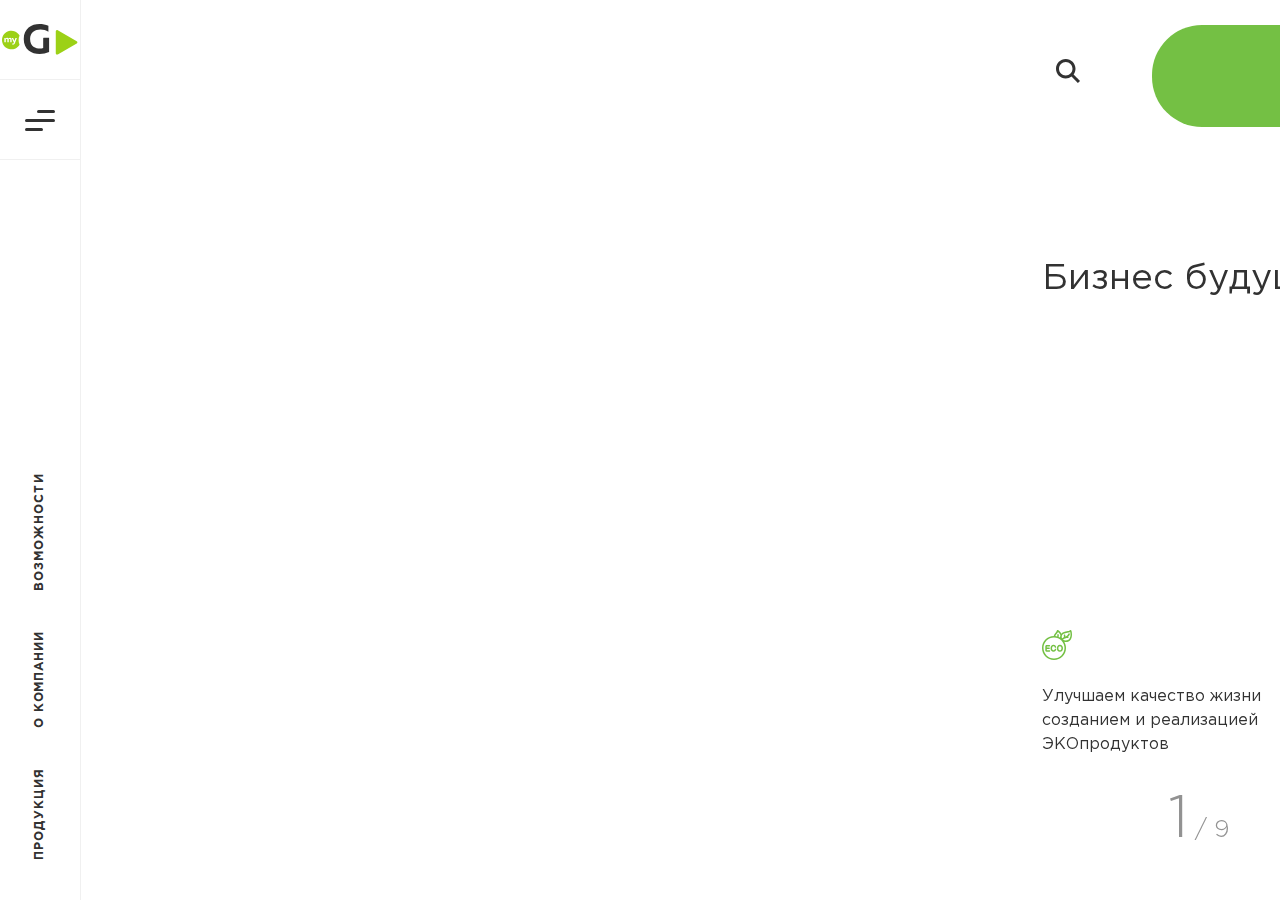
==== company/index.html @ 9415017d "All landings" ====
<!DOCTYPE html>
<!-- saved from url=(0023)/ -->
<html lang="ru">

<head>
    <meta http-equiv="Content-Type" content="text/html; charset=UTF-8">

    <meta name="viewport" content="width=device-width, initial-scale=1.0, maximum-scale=1.0, user-scalable=no, shrink-to-fit=no">
    <title>mygreenway</title>
    <meta name="description" content="">
    <meta name="keywords" content="">

    <meta name="format-detection" content="telephone=no">


    <link rel="stylesheet" href="./index_files/corporate.css">
    <link rel="stylesheet" href="./index_files/corporate-dev.css">

    <link rel="stylesheet" href="./index_files/jquery.fancybox.min.css">
    <link rel="stylesheet" href="./index_files/main.css">
    <link rel="stylesheet" href="./index_files/font-awesome.min.css">

    <link rel="stylesheet" href="/styles/common/uikit.css">
    <link rel="stylesheet" href="/static/fonts/fontawesome/all.css">
    <link rel="stylesheet" href="/static/fonts/mdi/materialdesignicons.min.css">

    <link rel="apple-touch-icon" sizes="180x180" href="/favicon/apple-touch-icon.png">
    <link rel="icon" type="image/png" href="/favicon/favicon-32x32.png" sizes="32x32">
    <link rel="icon" type="image/png" href="/favicon/favicon-16x16.png" sizes="16x16">
    <link rel="manifest" href="/favicon/manifest.json">
    <link rel="mask-icon" href="/favicon/safari-pinned-tab.svg" color="#5bbad5">
    <link rel="shortcut icon" href="/favicon/favicon.ico">
    <meta name="apple-mobile-web-app-title" content="Greenway">
    <meta name="application-name" content="Greenway">
    <meta name="msapplication-config" content="/favicon/browserconfig.xml">
    <meta name="theme-color" content="#ffffff">
    <meta name="yandex-verification" content="0f6d0b68b8044f44">
    <meta name="google-site-verification" content="Z-J0I72kI6YxIPrIDSSLVpvf59-FkExCRXmONstCnNg">
    <script async="" src="./index_files/tag.js.Без названия"></script>
    <script type="text/javascript">
        //<!--
        /*yepnope1.5.x|WTFPL*/
        (function(a, b, c) {
            function d(a) {
                return "[object Function]" == o.call(a)
            }

            function e(a) {
                return "string" == typeof a
            }

            function f() {}

            function g(a) {
                return !a || "loaded" == a || "complete" == a || "uninitialized" == a
            }

            function h() {
                var a = p.shift();
                q = 1, a ? a.t ? m(function() {
                    ("c" == a.t ? B.injectCss : B.injectJs)(a.s, 0, a.a, a.x, a.e, 1)
                }, 0) : (a(), h()) : q = 0
            }

            function i(a, c, d, e, f, i, j) {
                function k(b) {
                    if (!o && g(l.readyState) && (u.r = o = 1, !q && h(), l.onload = l.onreadystatechange = null, b)) {
                        "img" != a && m(function() {
                            t.removeChild(l)
                        }, 50);
                        for (var d in y[c]) y[c].hasOwnProperty(d) && y[c][d].onload()
                    }
                }
                var j = j || B.errorTimeout,
                    l = b.createElement(a),
                    o = 0,
                    r = 0,
                    u = {
                        t: d,
                        s: c,
                        e: f,
                        a: i,
                        x: j
                    };
                1 === y[c] && (r = 1, y[c] = []), "object" == a ? l.data = c : (l.src = c, l.type = a), l.width = l.height = "0", l.onerror = l.onload = l.onreadystatechange = function() {
                    k.call(this, r)
                }, p.splice(e, 0, u), "img" != a && (r || 2 === y[c] ? (t.insertBefore(l, s ? null : n), m(k, j)) : y[c].push(l))
            }

            function j(a, b, c, d, f) {
                return q = 0, b = b || "j", e(a) ? i("c" == b ? v : u, a, b, this.i++, c, d, f) : (p.splice(this.i++, 0, a), 1 == p.length && h()), this
            }

            function k() {
                var a = B;
                return a.loader = {
                    load: j,
                    i: 0
                }, a
            }
            var l = b.documentElement,
                m = a.setTimeout,
                n = b.getElementsByTagName("script")[0],
                o = {}.toString,
                p = [],
                q = 0,
                r = "MozAppearance" in l.style,
                s = r && !!b.createRange().compareNode,
                t = s ? l : n.parentNode,
                l = a.opera && "[object Opera]" == o.call(a.opera),
                l = !!b.attachEvent && !l,
                u = r ? "object" : l ? "script" : "img",
                v = l ? "script" : u,
                w = Array.isArray || function(a) {
                    return "[object Array]" == o.call(a)
                },
                x = [],
                y = {},
                z = {
                    timeout: function(a, b) {
                        return b.length && (a.timeout = b[0]), a
                    }
                },
                A, B;
            B = function(a) {
                function b(a) {
                    var a = a.split("!"),
                        b = x.length,
                        c = a.pop(),
                        d = a.length,
                        c = {
                            url: c,
                            origUrl: c,
                            prefixes: a
                        },
                        e, f, g;
                    for (f = 0; f < d; f++) g = a[f].split("="), (e = z[g.shift()]) && (c = e(c, g));
                    for (f = 0; f < b; f++) c = x[f](c);
                    return c
                }

                function g(a, e, f, g, h) {
                    var i = b(a),
                        j = i.autoCallback;
                    i.url.split(".").pop().split("?").shift(), i.bypass || (e && (e = d(e) ? e : e[a] || e[g] || e[a.split("/").pop().split("?")[0]]), i.instead ? i.instead(a, e, f, g, h) : (y[i.url] ? i.noexec = !0 : y[i.url] = 1, f.load(i.url, i.forceCSS || !i.forceJS && "css" == i.url.split(".").pop().split("?").shift() ? "c" : c, i.noexec, i.attrs, i.timeout), (d(e) || d(j)) && f.load(function() {
                        k(), e && e(i.origUrl, h, g), j && j(i.origUrl, h, g), y[i.url] = 2
                    })))
                }

                function h(a, b) {
                    function c(a, c) {
                        if (a) {
                            if (e(a)) c || (j = function() {
                                var a = [].slice.call(arguments);
                                k.apply(this, a), l()
                            }), g(a, j, b, 0, h);
                            else if (Object(a) === a)
                                for (n in m = function() {
                                        var b = 0,
                                            c;
                                        for (c in a) a.hasOwnProperty(c) && b++;
                                        return b
                                    }(), a) a.hasOwnProperty(n) && (!c && !--m && (d(j) ? j = function() {
                                    var a = [].slice.call(arguments);
                                    k.apply(this, a), l()
                                } : j[n] = function(a) {
                                    return function() {
                                        var b = [].slice.call(arguments);
                                        a && a.apply(this, b), l()
                                    }
                                }(k[n])), g(a[n], j, b, n, h))
                        } else !c && l()
                    }
                    var h = !!a.test,
                        i = a.load || a.both,
                        j = a.callback || f,
                        k = j,
                        l = a.complete || f,
                        m, n;
                    c(h ? a.yep : a.nope, !!i), i && c(i)
                }
                var i, j, l = this.yepnope.loader;
                if (e(a)) g(a, 0, l, 0);
                else if (w(a))
                    for (i = 0; i < a.length; i++) j = a[i], e(j) ? g(j, 0, l, 0) : w(j) ? B(j) : Object(j) === j && h(j, l);
                else Object(a) === a && h(a, l)
            }, B.addPrefix = function(a, b) {
                z[a] = b
            }, B.addFilter = function(a) {
                x.push(a)
            }, B.errorTimeout = 1e4, null == b.readyState && b.addEventListener && (b.readyState = "loading", b.addEventListener("DOMContentLoaded", A = function() {
                b.removeEventListener("DOMContentLoaded", A, 0), b.readyState = "complete"
            }, 0)), a.yepnope = k(), a.yepnope.executeStack = h, a.yepnope.injectJs = function(a, c, d, e, i, j) {
                var k = b.createElement("script"),
                    l, o, e = e || B.errorTimeout;
                k.src = a;
                for (o in d) k.setAttribute(o, d[o]);
                c = j ? h : c || f, k.onreadystatechange = k.onload = function() {
                    !l && g(k.readyState) && (l = 1, c(), k.onload = k.onreadystatechange = null)
                }, m(function() {
                    l || (l = 1, c(1))
                }, e), i ? k.onload() : n.parentNode.insertBefore(k, n)
            }, a.yepnope.injectCss = function(a, c, d, e, g, i) {
                var e = b.createElement("link"),
                    j, c = i ? h : c || f;
                e.href = a, e.rel = "stylesheet", e.type = "text/css";
                for (j in d) e.setAttribute(j, d[j]);
                g || (n.parentNode.insertBefore(e, n), m(c, 0))
            }
        })(this, document);
        /*  Based on Cedric Morin work: https://github.com/Cerdic/jQl   */
        var jQ = {
            queue: [],
            ready: function(f) {
                if (typeof f == 'function') {
                    jQ.queue.push(f);
                }
                return jQ;
            },
            unq: function() {
                for (var i = 0; i < jQ.queue.length; i++) jQ.queue[i]();
                jQ.queue = null;
            }
        };
        if (typeof window.jQuery == 'undefined') {
            window.jQuery = window.$ = jQ.ready;
        }
        //-->
    </script>
    <style id="smooth-scrollbar-style">
        [data-scrollbar] {
            display: block;
            position: relative;
        }
        
        .scroll-content {
            -webkit-transform: translate3d(0, 0, 0);
            transform: translate3d(0, 0, 0);
        }
        
        .scrollbar-track {
            position: absolute;
            opacity: 0;
            z-index: 1;
            background: rgba(222, 222, 222, .75);
            -webkit-user-select: none;
            -moz-user-select: none;
            -ms-user-select: none;
            user-select: none;
            -webkit-transition: opacity 0.5s 0.5s ease-out;
            transition: opacity 0.5s 0.5s ease-out;
        }
        
        .scrollbar-track.show,
        .scrollbar-track:hover {
            opacity: 1;
            -webkit-transition-delay: 0s;
            transition-delay: 0s;
        }
        
        .scrollbar-track-x {
            bottom: 0;
            left: 0;
            width: 100%;
            height: 8px;
        }
        
        .scrollbar-track-y {
            top: 0;
            right: 0;
            width: 8px;
            height: 100%;
        }
        
        .scrollbar-thumb {
            position: absolute;
            top: 0;
            left: 0;
            width: 8px;
            height: 8px;
            background: rgba(0, 0, 0, .5);
            border-radius: 4px;
        }
    </style>
</head>





<body class="font-gotham"><svg style="position: absolute; width: 0; height: 0; overflow: hidden;" version="1.1" xmlns:xlink="http://www.w3.org/1999/xlink" aria-hidden="true">
	<defs>
		<symbol id="icon-check" viewBox="0 0 16 11">
			<path d="M6.35986 10.124C6.21766 10.1243 6.07679 10.0965 5.94536 10.0422C5.81392 9.98794 5.6945 9.90823 5.59394 9.80768L0.998444 5.21109C0.894907 5.11123 0.812293 4.99175 0.755425 4.85962C0.698557 4.72749 0.668574 4.58536 0.667223 4.44152C0.665872 4.29767 0.693182 4.155 0.747559 4.02183C0.801936 3.88865 0.882291 3.76764 0.983935 3.66585C1.08558 3.56407 1.20648 3.48354 1.33957 3.42898C1.47267 3.37441 1.6153 3.3469 1.75915 3.34805C1.90299 3.34919 2.04517 3.37898 2.17738 3.43566C2.30959 3.49234 2.42919 3.57478 2.52919 3.67818L6.35878 7.50776L13.2542 0.614511C13.4573 0.411234 13.7329 0.296977 14.0203 0.296875C14.3076 0.296773 14.5833 0.410836 14.7866 0.61397C14.9898 0.817103 15.1041 1.09267 15.1042 1.38005C15.1043 1.66742 14.9902 1.94307 14.7871 2.14634L7.12578 9.80768C7.02522 9.90823 6.9058 9.98794 6.77436 10.0422C6.64293 10.0965 6.50206 10.1243 6.35986 10.124Z"></path>
		</symbol>
		<symbol id="icon-logo-small" viewBox="0 0 60 30">
			<path d="M59.5346 20.3562L46.4572 12.7265C46.3157 12.6441 46.1552 12.6007 45.9919 12.6007C45.8285 12.6007 45.6681 12.6441 45.5266 12.7266C45.3851 12.8091 45.2676 12.9277 45.1858 13.0706C45.104 13.2134 45.0608 13.3755 45.0605 13.5406V28.801C45.0606 28.9661 45.1037 29.1284 45.1854 29.2714C45.2671 29.4144 45.3846 29.5332 45.5261 29.6157C45.6677 29.6983 45.8282 29.7419 45.9916 29.7419C46.155 29.742 46.3156 29.6986 46.4572 29.6161L59.5346 21.9854C59.6759 21.9027 59.7932 21.7839 59.8748 21.6409C59.9564 21.498 59.9993 21.3358 59.9993 21.1708C59.9993 21.0057 59.9564 20.8436 59.8748 20.7006C59.7932 20.5577 59.6759 20.4389 59.5346 20.3562Z" fill="#9CD116"></path>
			<path d="M33.4878 6.97897e-06C36.5057 -0.00242183 39.4911 0.62913 42.2547 1.85459V7.7472C40.0931 6.3045 37.1985 5.52278 34.3029 5.52278C29.2061 5.52278 24.1905 8.24211 24.1905 15.0005C24.1905 22.6658 29.777 24.6023 33.9775 24.6023C35.0474 24.6157 36.1109 24.4331 37.1164 24.0632V14.4399C37.1164 14.2603 37.187 14.088 37.3126 13.9611C37.4383 13.8341 37.6087 13.7627 37.7864 13.7627H42.9482V28.0667C40.0079 29.3328 36.847 29.9927 33.651 30.0076C25.6597 30.0076 17.9521 25.5986 17.9521 15.0081C17.9521 4.54157 25.6597 0.00863272 33.4888 0.00863272L33.4878 6.97897e-06Z" fill="#323232"></path>
			<path d="M13.2539 18.5782C12.8069 19.7643 12.1305 20.3368 11.1852 20.3368C10.936 20.3315 10.6883 20.2975 10.4468 20.2355V19.2995C10.4468 19.2761 10.4518 19.2529 10.4613 19.2315C10.4709 19.2101 10.4849 19.191 10.5023 19.1756C10.5181 19.1612 10.5368 19.1505 10.557 19.144C10.5772 19.1375 10.5986 19.1354 10.6197 19.1378C10.7308 19.1518 10.8427 19.159 10.9547 19.1594C11.3015 19.1594 11.7784 19.0106 12.0878 18.3033L12.1145 18.2439L10.0222 13.6398C10.0109 13.6151 10.0059 13.5879 10.0078 13.5608C10.0096 13.5336 10.0183 13.5073 10.0328 13.4844C10.0474 13.4615 10.0675 13.4427 10.0912 13.4297C10.1149 13.4167 10.1414 13.41 10.1684 13.4102H11.4007L12.681 16.5727L13.7511 13.4026H15.1936L13.2539 18.5782ZM9.85149 17.9561H8.59678C8.55424 17.9558 8.51353 17.9385 8.48355 17.908C8.45357 17.8775 8.43674 17.8362 8.43674 17.7932V15.1278C8.43674 14.6965 8.1572 14.4054 7.74217 14.4054C7.43874 14.4134 7.15058 14.5415 6.93983 14.7623L6.89822 14.8043V17.9485H5.64244C5.5999 17.9482 5.5592 17.9309 5.52921 17.9004C5.49923 17.8699 5.4824 17.8287 5.4824 17.7857V15.1278C5.4824 14.6965 5.20287 14.4054 4.78783 14.4054C4.60951 14.4112 4.43476 14.4574 4.27649 14.5407C4.11822 14.6239 3.98049 14.742 3.87347 14.8863L3.84253 14.9262V17.9453H2.42671V13.546C2.42699 13.503 2.44409 13.4619 2.47427 13.4316C2.50446 13.4013 2.54527 13.3843 2.58782 13.3843H3.64621V14.1574L3.90014 13.8501C4.07311 13.6557 4.28472 13.5004 4.52116 13.3943C4.75759 13.2882 5.01353 13.2337 5.27222 13.2344C5.85796 13.2344 6.29647 13.4382 6.57708 13.8404L6.67203 13.9763L6.7926 13.8684C7.24071 13.4501 7.72296 13.2387 8.22762 13.2387C9.77787 13.2387 9.85683 14.6944 9.85683 14.9866V17.9593L9.85149 17.9561ZM16.7257 15.0038C16.7108 13.2888 16.9473 11.581 17.4278 9.93607C16.2417 8.23917 14.548 6.97176 12.5959 6.32028C10.6439 5.66879 8.53642 5.66763 6.58364 6.31696C4.63085 6.96629 2.93583 8.23184 1.7479 9.92743C0.559968 11.623 -0.0581444 13.6591 -0.015512 15.7363C0.0271203 17.8134 0.728246 19.8218 1.98473 21.4662C3.24121 23.1105 4.98671 24.304 6.96445 24.8709C8.9422 25.4378 11.0478 25.3484 12.9714 24.6156C14.8951 23.8829 16.5353 22.5456 17.6508 20.8005C17.0565 19.1227 16.7257 17.1959 16.7257 15.0038Z" fill="#9CD116"></path>
		</symbol>
		<symbol id="icon-plus" viewBox="0 0 27 27">
			<path d="M0 13.5C0 12.6716 0.671573 12 1.5 12H25.5C26.3284 12 27 12.6716 27 13.5C27 14.3284 26.3284 15 25.5 15H1.5C0.671574 15 0 14.3284 0 13.5Z"></path>
			<path d="M13.5 0C14.3284 2.915e-08 15 0.671573 15 1.5L15 25.5C15 26.3284 14.3284 27 13.5 27C12.6716 27 12 26.3284 12 25.5V1.5C12 0.671573 12.6716 -2.915e-08 13.5 0Z"></path>
		</symbol>
		<!-- <symbol id="icon-enter" viewBox="0 0 25 24">
			<path d="M12.1483 15.9528L13.8475 17.6484L19.4947 11.9892L13.8463 6.35039L12.1495 8.04959L14.9059 10.8H0.997925V13.2H14.8963L12.1483 15.9528Z" fill="white"/>
			<path d="M12.9979 0C7.63516 0 3.08476 3.5388 1.55116 8.39997H4.10356C5.53276 4.88761 8.97796 2.40002 12.9979 2.40002C18.2912 2.40002 22.5979 6.70679 22.5979 12C22.5979 17.2931 18.2912 21.6 12.9979 21.6C8.9779 21.6 5.5327 19.1136 4.10474 15.6H1.55116C3.08358 20.4624 7.63398 23.9999 12.998 23.9999C19.6148 23.9999 24.9979 18.6168 24.9979 12C24.9979 5.38317 19.6147 0 12.9979 0Z" fill="white"/>
		</symbol> -->
		<symbol id="icon-sign-in" viewBox="0 0 24 24">
			<path d="M11.1504 15.9527L12.8496 17.6483L18.4968 11.9891L12.8484 6.35034L11.1516 8.04954L13.908 10.7999H0V13.2H13.8984L11.1504 15.9527Z"></path>
			<path d="M12 0C6.63723 0 2.08684 3.5388 0.55324 8.39997H3.10564C4.53484 4.88761 7.98003 2.40002 12 2.40002C17.2932 2.40002 21.6 6.70679 21.6 12C21.6 17.2931 17.2932 21.6 12 21.6C7.97998 21.6 4.53478 19.1136 3.10682 15.6H0.55324C2.08566 20.4624 6.63605 23.9999 12 23.9999C18.6168 23.9999 24 18.6168 24 12C24 5.38318 18.6168 0 12 0Z"></path>
		</symbol>
		<symbol id="icon-account" viewBox="0 0 24 24">
			<path fill-rule="evenodd" clip-rule="evenodd" d="M0 12C2.98023e-08 5.38286 5.38286 0 12 0C18.6171 2.98023e-08 24 5.38286 24 12C24 18.6171 18.6171 24 12 24C5.38286 24 0 18.6171 0 12ZM21.5625 12C21.5625 6.72761 17.2724 2.43752 12 2.43752C6.72761 2.43752 2.43752 6.72761 2.43752 12C2.43752 14.0535 3.09491 15.953 4.20402 17.514C9.17165 15.2916 14.8283 15.2916 19.796 17.514C20.9051 15.953 21.5625 14.0535 21.5625 12ZM5.98289 19.4167C7.62829 20.7563 9.72038 21.5626 12 21.5626C14.2796 21.5626 16.3717 20.7563 18.0171 19.4167C14.1393 17.9124 9.8607 17.9124 5.98289 19.4167ZM16.825 9.8125C16.825 12.4667 14.6667 14.625 12.0125 14.625C9.35832 14.625 7.2 12.4667 7.2 9.8125C7.2 7.15828 9.35832 5 12.0125 5C14.6667 5 16.825 7.15828 16.825 9.8125ZM14.3875 9.8125C14.3875 8.50306 13.322 7.43751 12.0125 7.43751C10.7031 7.43751 9.63751 8.50306 9.63751 9.8125C9.63751 11.1219 10.703 12.1875 12.0125 12.1875C13.3219 12.1875 14.3875 11.122 14.3875 9.8125Z"></path>
		</symbol>
		<symbol id="icon-search" viewBox="0 0 24 24">
			<path d="M17.6125 15.4913C18.7935 13.8785 19.4999 11.8975 19.4999 9.74998C19.4999 4.37402 15.1259 0 9.74993 0C4.37398 0 0 4.37402 0 9.74998C0 15.1259 4.37403 19.5 9.74998 19.5C11.8975 19.5 13.8787 18.7934 15.4915 17.6124L21.8789 23.9999L24 21.8788C24 21.8787 17.6125 15.4913 17.6125 15.4913ZM9.74998 16.4999C6.02781 16.4999 3.00001 13.4721 3.00001 9.74998C3.00001 6.02781 6.02781 3.00001 9.74998 3.00001C13.4721 3.00001 16.4999 6.02781 16.4999 9.74998C16.4999 13.4721 13.4721 16.4999 9.74998 16.4999Z"></path>
		</symbol>
		<symbol id="icon-close" viewBox="0 0 20 20">
			<path d="M11.7688 10.0008L19.6335 2.13604C20.1222 1.64783 20.1222 0.855682 19.6335 0.367471C19.1449 -0.121158 18.3536 -0.121158 17.865 0.367471L10.0002 8.23222L2.13504 0.367471C1.64641 -0.121158 0.8551 -0.121158 0.366471 0.367471C-0.122157 0.855682 -0.122157 1.64783 0.366471 2.13604L8.23164 10.0008L0.366471 17.8655C-0.122157 18.3538 -0.122157 19.1459 0.366471 19.6341C0.610786 19.878 0.930979 20.0002 1.25076 20.0002C1.57053 20.0002 1.89073 19.878 2.13504 19.6337L10.0002 11.7689L17.865 19.6337C18.1093 19.878 18.4295 20.0002 18.7492 20.0002C19.069 20.0002 19.3892 19.878 19.6335 19.6337C20.1222 19.1455 20.1222 18.3533 19.6335 17.8651L11.7688 10.0008Z"></path>
		</symbol>
		<symbol id="icon-close-round" viewBox="0 0 18 18">
			<path d="M8.99984 0.666504C13.6082 0.666504 17.3332 4.3915 17.3332 8.99984C17.3332 13.6082 13.6082 17.3332 8.99984 17.3332C4.3915 17.3332 0.666504 13.6082 0.666504 8.99984C0.666504 4.3915 4.3915 0.666504 8.99984 0.666504ZM11.9915 4.83317L8.99984 7.82484L6.00817 4.83317L4.83317 6.00817L7.82484 8.99984L4.83317 11.9915L6.00817 13.1665L8.99984 10.1748L11.9915 13.1665L13.1665 11.9915L10.1748 8.99984L13.1665 6.00817L11.9915 4.83317Z"></path>
		</symbol>
		<symbol id="icon-arrow" viewBox="0 0 9 14">
			<path d="M0.612096 11.85L5.4621 6.99999L0.612096 2.14999C0.496369 2.03426 0.404569 1.89687 0.341938 1.74567C0.279307 1.59446 0.24707 1.4324 0.24707 1.26874C0.24707 1.10507 0.279307 0.943013 0.341938 0.791808C0.404569 0.640603 0.496369 0.503214 0.612096 0.387487C0.727824 0.27176 0.865212 0.179959 1.01642 0.117328C1.16762 0.0546971 1.32968 0.0224609 1.49335 0.0224609C1.65701 0.0224609 1.81907 0.0546971 1.97028 0.117328C2.12148 0.179959 2.25887 0.27176 2.3746 0.387487L8.1121 6.12499C8.5996 6.61249 8.5996 7.39999 8.1121 7.88749L2.3746 13.625C2.25895 13.7409 2.12159 13.8328 1.97038 13.8955C1.81916 13.9583 1.65706 13.9905 1.49335 13.9905C1.32964 13.9905 1.16753 13.9583 1.01632 13.8955C0.865099 13.8328 0.727738 13.7409 0.612096 13.625C0.137096 13.1375 0.124596 12.3375 0.612096 11.85Z"></path>
		</symbol>
		<symbol id="icon-arrow-long" viewBox="0 0 12 12">
			<path d="M6.00008 0.666672L5.06008 1.60667L8.78008 5.33334H0.666748V6.66667H8.78008L5.06008 10.3933L6.00008 11.3333L11.3334 6L6.00008 0.666672Z"></path>
		</symbol>
		<symbol id="icon-mail" viewBox="0 0 14 12">
			<path d="M12.3384 0.683594H1.66168C0.745437 0.683594 0 1.39946 0 2.27936V9.72116C0 10.6011 0.745437 11.3169 1.66168 11.3169H12.3384C13.2546 11.3169 14 10.6011 14 9.72116V2.27936C14 1.39946 13.2546 0.683594 12.3384 0.683594ZM12.3384 9.90812H1.66168C1.527 9.90812 1.40888 9.82078 1.40888 9.72116V3.26342L6.23766 7.34013C6.33665 7.42374 6.46254 7.46976 6.59216 7.46976L7.40769 7.46979C7.53724 7.46979 7.6632 7.42374 7.76224 7.34013L12.5912 3.26327V9.72123C12.5912 9.82078 12.473 9.90812 12.3384 9.90812ZM7.00002 6.07092L2.30343 2.0924H11.6966L7.00002 6.07092Z" fill="#74C044"></path>
		</symbol>
		<symbol id="icon-skype" viewBox="0 0 14 14">
			<path d="M9.88402 14C9.27007 14 8.66188 13.8639 8.11319 13.6051C7.72301 13.6691 7.38741 13.6992 7.06889 13.6992C3.36713 13.6992 0.355469 10.724 0.355469 7.06697C0.355469 6.71086 0.390823 6.34033 0.463135 5.94C0.159576 5.36354 0 4.72011 0 4.06599C0 1.82402 1.84677 0 4.11684 0C4.82329 0 5.5135 0.178375 6.12575 0.517609C6.40463 0.48172 6.70979 0.464844 7.06889 0.464844C8.85767 0.464844 10.5368 1.14983 11.7971 2.39343C13.059 3.63875 13.7539 5.2986 13.7539 7.06718C13.7539 7.53577 13.722 7.93321 13.6541 8.30075C13.8838 8.81377 14 9.36224 14 9.93401C14 12.176 12.1535 14 9.88402 14ZM8.2859 12.4634L8.45392 12.5527C8.88864 12.784 9.38318 12.9062 9.88402 12.9062C11.5505 12.9062 12.9062 11.5729 12.9062 9.93401C12.9062 9.46927 12.8013 9.02654 12.594 8.61809L12.5052 8.4427L12.5482 8.25087C12.6246 7.91078 12.6602 7.5347 12.6602 7.06718C12.6602 4.02979 10.1519 1.55859 7.06889 1.55859C6.68394 1.55859 6.37825 1.57996 6.10663 1.62599L5.90251 1.66049L5.7267 1.55122C5.24519 1.25194 4.68849 1.09375 4.11684 1.09375C2.44994 1.09375 1.09375 2.42708 1.09375 4.06599C1.09375 4.59471 1.23688 5.11371 1.50764 5.56691L1.6167 5.74956L1.57376 5.95795C1.48991 6.36372 1.44922 6.72646 1.44922 7.06697C1.44922 10.1209 3.97018 12.6055 7.06889 12.6055C7.36829 12.6055 7.69556 12.5712 8.09888 12.4976L8.2859 12.4634ZM10.5273 8.50017C10.5273 8.10689 10.4497 7.76872 10.2948 7.49507C10.1399 7.2226 9.92215 6.99445 9.64818 6.81639C9.3788 6.64207 9.04822 6.49275 8.66637 6.37056C8.28889 6.25082 7.86208 6.14059 7.39777 6.04137C7.03033 5.95699 6.76299 5.8913 6.60362 5.84761C6.44789 5.80499 6.29301 5.74454 6.14198 5.66956C5.9964 5.59724 5.88179 5.51019 5.79933 5.41193C5.72243 5.31815 5.66016 5.20984 5.66016 5.07996C5.66016 4.86772 5.80136 4.68892 6.04115 4.53308C6.28928 4.37094 6.6236 4.30386 7.03482 4.30386C7.47713 4.30386 7.80045 4.36357 7.99292 4.50905C8.1917 4.65837 8.36484 4.87157 8.50764 5.14233C8.63144 5.35382 8.74295 5.50133 8.8503 5.59575C8.96576 5.69679 9.13249 5.74219 9.34494 5.74219C9.57854 5.74219 9.77731 5.66624 9.9339 5.504C10.0905 5.34261 10.1992 5.15718 10.1992 4.95338C10.1992 4.742 10.1089 4.52325 9.98976 4.30344C9.87152 4.08543 9.68481 3.87608 9.43199 3.67955C9.18184 3.48473 8.86237 3.32718 8.48489 3.21043C8.10849 3.09348 7.65764 3.03516 7.14494 3.03516C6.50461 3.03516 5.93776 3.12306 5.46234 3.29834C4.97966 3.47543 4.60422 3.73509 4.34862 4.06696C4.08949 4.40149 3.9375 4.78996 3.9375 5.22116C3.9375 5.67361 4.08298 6.05728 4.32928 6.36415C4.57217 6.66557 4.9034 6.90654 5.31569 7.08086C5.71773 7.25058 6.22316 7.40065 6.81863 7.52765C7.25645 7.61961 7.61075 7.70677 7.8719 7.78741C8.12099 7.86443 8.32799 7.97754 8.48468 8.12302C8.63304 8.26123 8.71432 8.43832 8.71432 8.66359C8.71432 8.94835 8.56607 9.18195 8.28035 9.3757C7.98822 9.57405 7.59975 9.65234 7.1254 9.65234C6.77997 9.65234 6.4998 9.62511 6.29184 9.52673C6.08484 9.43028 5.9227 9.30499 5.81087 9.1577C5.69284 9.00282 5.58208 8.80843 5.48039 8.57643C5.3896 8.3643 5.27713 8.19907 5.14426 8.08798C5.00594 7.97198 4.83578 7.90234 4.63882 7.90234C4.39903 7.90234 4.19748 7.98769 4.03983 8.13423C3.88142 8.28249 3.80078 8.46407 3.80078 8.67278C3.80078 9.00742 3.92436 9.35423 4.16896 9.70287C4.40897 10.0486 4.72758 10.3295 5.11317 10.5364C5.65172 10.8211 6.34322 10.9648 7.16748 10.9648C7.85342 10.9648 8.45712 10.8592 8.95978 10.6517C9.46809 10.4422 9.85999 10.1465 10.1256 9.77283C10.3922 9.39824 10.5268 8.97003 10.5273 8.50017Z" fill="#74C044"></path>
		</symbol>
		<symbol id="icon-clock" viewBox="0 0 14 14">
			<path d="M10.249 6.25297H7.75002V3.75392C7.75002 3.33972 7.41421 3.00391 7.00001 3.00391C6.58581 3.00391 6.25 3.33972 6.25 3.75392V7.00296C6.25 7.41716 6.58581 7.75297 7.00001 7.75297H10.249C10.6632 7.75297 10.999 7.41716 10.999 7.00296C10.999 6.58875 10.6632 6.25297 10.249 6.25297Z" fill="#74C044"></path>
			<path d="M7 0C3.14021 0 0 3.14021 0 7.00006C0 10.8598 3.14021 14 7 14C10.8598 14 14 10.8598 14 7.00006C14 3.14021 10.8598 0 7 0ZM7 12.5C3.9673 12.5 1.5 10.0328 1.5 7.00006C1.5 3.9673 3.9673 1.5 7 1.5C10.0327 1.5 12.5 3.9673 12.5 7.00006C12.5 10.0328 10.0327 12.5 7 12.5Z" fill="#74C044"></path>
		</symbol>
		<symbol id="icon-phone" viewBox="0 0 18 18">
			<path d="M13.8656 11.7246L16.0629 13.0922C16.1754 13.1555 16.2035 13.2715 16.1543 13.3594L15.2086 15.0117C14.6813 15.9328 13.5352 16.5094 12.5895 16.0875C6.99609 13.5985 4.22578 10.8633 1.9125 5.41056C1.5082 4.45783 2.06719 3.31876 2.98828 2.79142L4.64063 1.84572C4.69688 1.81408 4.8375 1.77892 4.89375 1.91603L6.28594 4.15548C6.32109 4.21876 6.29649 4.33126 6.21211 4.384L5.72695 4.69337C5.06602 5.11525 4.79883 5.94494 5.09063 6.66212C5.73398 8.24767 7.63594 10.2481 7.7168 10.3324C7.82227 10.4344 9.76992 12.2836 11.3414 12.9129C12.0586 13.2012 12.8813 12.9305 13.3031 12.2731L13.6125 11.7844C13.6512 11.7281 13.7637 11.6613 13.8656 11.7246ZM13.2012 17.6133C14.5055 17.6133 15.7746 16.9102 16.4531 15.7254L17.3988 14.0731C17.8418 13.2961 17.5746 12.3047 16.7977 11.8582L14.6004 10.4906C13.827 10.0477 12.8707 10.2797 12.4031 11.0145L12.0938 11.5031C12.0445 11.577 11.9531 11.6121 11.8793 11.5805C10.568 11.0567 8.75391 9.334 8.73633 9.31994C8.73633 9.31994 6.96445 7.45314 6.42656 6.12423C6.39492 6.04689 6.43008 5.95548 6.50391 5.90626L6.98906 5.59689C7.72031 5.12931 7.95586 4.17658 7.52344 3.42072L6.13125 1.17775C5.92734 0.826187 5.06953 1.53184e-05 3.92695 0.597672L2.27461 1.54337C0.78047 2.40119 0.0492191 4.20119 0.537891 5.82189C1.34297 8.49728 2.8582 10.8949 5.04141 12.9551C7.10156 15.1348 9.49922 16.65 12.1746 17.4586C12.5121 17.5641 12.8566 17.6133 13.2012 17.6133Z"></path>
			<path d="M16.3336 7.7098C16.7309 7.7098 17.0508 7.38988 17.0508 6.99261C17.0508 3.6598 14.3402 0.94574 11.0074 0.94574C10.6102 0.94574 10.2902 1.26566 10.2902 1.66293C10.2902 2.06019 10.6102 2.38011 11.0074 2.38011C13.5492 2.38011 15.6164 4.4473 15.6164 6.9891C15.6164 7.38988 15.9363 7.7098 16.3336 7.7098Z"></path>
			<path d="M13.2434 7.70981C13.6406 7.70981 13.9605 7.38988 13.9605 6.99262C13.9605 5.36488 12.6351 4.03949 11.0074 4.03949C10.6101 4.03949 10.2902 4.35941 10.2902 4.75668C10.2902 5.15394 10.6101 5.47387 11.0074 5.47387C11.8441 5.47387 12.5262 6.1559 12.5262 6.99262C12.5262 7.38988 12.8461 7.70981 13.2434 7.70981Z"></path>
		</symbol>
		<symbol id="icon-phone-small" viewBox="0 0 12 12">
			<path d="M11.6831 8.9297C11.3969 8.60105 10.0781 7.28047 9.92888 7.13126C9.83436 7.0266 9.47945 6.67514 8.97733 6.67514C8.7394 6.67514 8.50545 6.75571 8.30102 6.90836C8.04625 7.09885 7.67179 7.4304 7.40035 7.67738C7.04961 7.47603 6.4986 7.14267 6.12523 6.83557C5.48241 6.30701 4.90605 5.61712 4.36355 4.72714L4.30633 4.6194C4.58102 4.31827 4.91366 3.94254 5.1036 3.68777C5.5811 3.04821 5.23651 2.37117 4.8778 2.05683C4.71538 1.89458 3.40929 0.590484 3.08281 0.306378C2.85284 0.105929 2.57109 0 2.26797 0C2.02877 0 1.85223 0.0664544 1.8037 0.0869158L1.64218 0.181256C0.937256 0.633942 0.0601303 1.19727 0.0119644 3.30534C0.0101537 5.36868 1.60126 7.35453 2.94193 8.66098C4.33603 10.1873 6.45967 12 8.68001 12L8.69558 11.9998C10.7922 11.9518 11.3554 11.0747 11.8079 10.3696L11.8573 10.2925L11.9017 10.2084C12.0102 9.95132 12.0858 9.39252 11.6831 8.9297ZM10.9042 9.76662L10.8936 9.78292C10.5004 10.3955 10.1898 10.8791 8.68254 10.9137L8.67983 11.457V10.9137C6.75356 10.9137 4.75395 9.03617 3.73359 7.91695L3.71096 7.89359C2.02497 6.25359 1.09714 4.62447 1.09823 3.31837C1.133 1.79934 1.61683 1.4888 2.22922 1.0955L2.24027 1.08844C2.28101 1.08337 2.32936 1.09079 2.36938 1.12574C2.62904 1.3519 3.72418 2.4398 4.12435 2.83998L4.15387 2.86732C4.19895 2.90788 4.24857 2.98248 4.25092 3.00819C4.25092 3.00819 4.24821 3.01815 4.23318 3.03825C4.06894 3.25844 3.71295 3.66586 3.24886 4.16417L2.98539 4.44719L3.41146 5.25062L3.42703 5.27833C4.03635 6.28112 4.69329 7.06517 5.43533 7.67521C6.10096 8.22242 7.17818 8.79896 7.22363 8.82323L7.56622 9.00575L7.84978 8.74102C8.19346 8.42015 8.68852 7.97562 8.95126 7.77933C8.96828 7.76665 8.9777 7.76267 8.97788 7.76195C9.0083 7.76484 9.08145 7.81373 9.11604 7.85176L9.14917 7.88797C9.54935 8.28815 10.6376 9.38347 10.8638 9.64313C10.9034 9.68876 10.9069 9.73801 10.9042 9.76662Z"></path>
		</symbol>
		<symbol id="icon-menu-phone" viewBox="0 0 24 24">
			<path d="M23.636 17.3511L18.5602 12.2753C18.0755 11.7907 17.2896 11.7906 16.8049 12.2753L14.2855 14.7947L9.20851 9.71771L11.7277 7.1984C11.9606 6.96562 12.0913 6.64993 12.0913 6.32075C12.0913 5.99149 11.9605 5.6758 11.7277 5.44303L6.64972 0.365251C6.16505 -0.119497 5.3791 -0.119497 4.89435 0.365251L1.50259 3.75683C-0.0480576 5.3074 -0.413397 7.76937 0.473764 10.6892C1.27958 13.3416 3.05084 16.1296 5.46102 18.5397C8.82803 21.9067 12.9574 23.9983 16.2378 23.9983C17.8774 23.9983 19.2628 23.4796 20.243 22.4992C20.292 22.4503 23.6359 19.1064 23.6359 19.1064C24.1207 18.6218 24.1207 17.8359 23.636 17.3511ZM18.4888 20.7429C17.9759 21.2558 17.2185 21.5158 16.2379 21.5158C13.6319 21.5158 10.0908 19.6586 7.21647 16.7844C5.08955 14.6575 3.53849 12.2365 2.8491 9.96753C2.24982 7.99519 2.39886 6.37131 3.25797 5.5122L5.77207 2.99818L9.09465 6.32059L6.57533 8.8399C6.34255 9.07268 6.21172 9.38837 6.21172 9.71755C6.21172 10.0468 6.34255 10.3625 6.57533 10.5953L13.4077 17.4275C13.8924 17.9122 14.6784 17.9122 15.1631 17.4275L17.6824 14.9082L21.0028 18.2286C20.0091 19.2227 18.5221 20.7097 18.4888 20.7429Z"></path>
		</symbol>
		<symbol id="icon-eye" viewBox="0 0 16 12">
			<path d="M8 0.54541C4.36364 0.54541 1.23636 2.79996 0 5.99996C1.23636 9.19995 4.36364 11.4545 8 11.4545C11.6364 11.4545 14.7636 9.19995 16 5.99996C14.7636 2.79996 11.6364 0.54541 8 0.54541ZM8 9.63632C5.96364 9.63632 4.36364 8.03632 4.36364 5.99996C4.36364 3.96359 5.96364 2.36359 8 2.36359C10.0364 2.36359 11.6364 3.96359 11.6364 5.99996C11.6364 8.03632 10.0364 9.63632 8 9.63632ZM8 3.81814C6.76364 3.81814 5.81818 4.76359 5.81818 5.99996C5.81818 7.23632 6.76364 8.18177 8 8.18177C9.23636 8.18177 10.1818 7.23632 10.1818 5.99996C10.1818 4.76359 9.23636 3.81814 8 3.81814Z"></path>
		</symbol>
		<symbol id="icon-play" viewBox="0 0 10 10">
			<path d="M9.04277 4.38806L6.45607 2.87914C5.8789 2.54126 4.93489 1.99094 4.35654 1.65442L1.675 0.145461C1.09802 -0.192386 0.530579 0.0785976 0.530579 0.747912V9.25293C0.530579 9.91993 1.09802 10.1921 1.67522 9.85557L4.30935 8.34665C4.88769 8.01013 5.85601 7.45981 6.43317 7.12193L9.0321 5.61301C9.6079 5.27512 9.6188 4.72458 9.04277 4.38806Z"></path>
		</symbol>
		<symbol id="icon-calendar" viewBox="0 0 12 12">
			<path d="M11.4545 4.36353H10.9091H1.0909H0.545461H0V11.4544C0 11.7557 0.244219 11.9999 0.545461 11.9999H11.4546C11.7558 11.9999 12 11.7557 12 11.4544V4.36353H11.4545ZM4.00001 9.2726C4.00001 9.57385 3.75579 9.81806 3.45455 9.81806H2.72728C2.42604 9.81806 2.18182 9.57385 2.18182 9.2726V8.54534C2.18182 8.2441 2.42604 7.99988 2.72728 7.99988H3.45455C3.75579 7.99988 4.00001 8.2441 4.00001 8.54534V9.2726Z"></path>
			<path d="M11.4545 1.0909H8.36365V0.545461C8.36365 0.244219 8.11943 0 7.81819 0C7.51694 0 7.27273 0.244219 7.27273 0.545461V1.09092H4.72727V0.545461C4.72727 0.244219 4.48305 0 4.18181 0C3.88057 0 3.63635 0.244219 3.63635 0.545461V1.09092H0.545461C0.244219 1.0909 0 1.33512 0 1.63636V3.27272H0.545461H1.09092H10.9091H11.4546H12V1.63636C12 1.33512 11.7558 1.0909 11.4545 1.0909Z"></path>
		</symbol>
		<symbol id="icon-vk" viewBox="0 0 33 27">
			<path d="M32.835 23.2413L31.6992 20.5719C30.7086 18.2053 29.4008 16.1584 27.803 14.472C29.9025 12.7918 32.0093 9.86449 32.0093 4.88545V2.95283C32.0093 1.81788 31.0859 0.894531 29.951 0.894531H26.0858C24.9508 0.894531 24.0275 1.81788 24.0275 2.95283V4.88545C24.0275 6.3221 23.761 7.2557 23.1633 7.91247C22.7454 8.37183 22.1259 8.73567 21.3143 8.9996V1.86893C21.3143 1.33081 20.878 0.894531 20.3399 0.894531H13.1025C11.6536 0.894531 10.4748 2.07331 10.4748 3.52227C10.4748 4.74443 11.3051 5.79565 12.4941 6.07866L12.8108 6.15401C13.1179 6.2271 13.3324 6.4987 13.3324 6.81446V16.8258C12.4661 16.2324 11.6571 15.4458 10.9463 14.4998C9.0346 11.9552 7.98176 8.54076 7.98176 4.88532V2.95283C7.98176 1.81788 7.05841 0.894531 5.92347 0.894531H2.05823C0.923286 0.894531 0 1.81788 0 2.95283V4.88545C0 10.367 1.68318 15.561 4.73973 19.5107C8.03075 23.7634 12.4997 26.1055 17.3234 26.1055H19.256C20.391 26.1055 21.3143 25.1822 21.3143 24.0472V19.306C22.5632 20.3814 23.5772 21.8395 24.3366 23.6548L24.8331 24.8416C25.1542 25.6093 25.8996 26.1054 26.7318 26.1054H30.9409C31.6338 26.1054 32.2756 25.7604 32.6579 25.1824C33.0402 24.6045 33.1063 23.8788 32.835 23.2413Z"></path>
		</symbol>
		<symbol id="icon-fb" viewBox="0 0 28 27">
			<path d="M28 4.5003C28 2.1357 25.7861 0 23.3333 0H4.66667C2.21387 0 0 2.1357 0 4.5003V22.4997C0 24.8643 2.21387 27 4.66698 27H14V16.8H10.5778V12.3H14V10.5468C14 7.5231 16.3545 4.8 19.25 4.8H23.0222V9.3H19.25C18.8372 9.3 18.3556 9.7833 18.3556 10.5072V12.3H23.0222V16.8H18.3556V27H23.3333C25.7861 27 28 24.8643 28 22.4997V4.5003Z"></path>
		</symbol>
		<symbol id="icon-in" viewBox="0 0 30 27">
			<path d="M23.7205 4.99609C23.319 4.99609 22.9922 5.29019 22.9922 5.65158C22.9922 6.01297 23.319 6.30707 23.7205 6.30707C24.1221 6.30707 24.4488 6.01302 24.4488 5.65158C24.4488 5.29014 24.1221 4.99609 23.7205 4.99609Z"></path>
			<path d="M14.9998 7.68896C11.4395 7.68896 8.54297 10.2958 8.54297 13.5001C8.54297 16.7043 11.4395 19.3112 14.9998 19.3112C18.5601 19.3112 21.4566 16.7044 21.4566 13.5001C21.4566 10.2959 18.5601 7.68896 14.9998 7.68896Z"></path>
			<path d="M21.776 0H8.22404C3.6893 0 0 3.32037 0 7.40169V19.5984C0 23.6797 3.6893 27 8.22404 27H21.776C26.3108 27 30 23.6796 30 19.5984V7.40169C30 3.32037 26.3108 0 21.776 0ZM15 20.9056C10.4628 20.9056 6.77162 17.5835 6.77162 13.5C6.77162 9.41651 10.4629 6.09451 15 6.09451C19.5371 6.09451 23.2284 9.41657 23.2284 13.5C23.2284 17.5834 19.5371 20.9056 15 20.9056ZM23.7206 7.90151C22.3421 7.90151 21.2206 6.89217 21.2206 5.65154C21.2206 4.41091 22.3421 3.40153 23.7206 3.40153C25.099 3.40153 26.2205 4.41086 26.2205 5.65149C26.2205 6.89212 25.099 7.90151 23.7206 7.90151Z"></path>
		</symbol>
		<symbol id="icon-tg" viewBox="0 0 34 29">
			<path d="M33.3342 0.70374C32.7873 0.217311 32.0098 0.0552111 31.3052 0.280604L1.40989 9.84554C0.595148 10.1062 0.0426479 10.8121 0.00233932 11.6437C-0.0379029 12.4754 0.443875 13.2286 1.22973 13.5624L7.23319 16.1118L24.9085 6.59052C25.3403 6.35797 25.8821 6.46664 26.1835 6.84582C26.4851 7.22513 26.4558 7.76131 26.1147 8.10756L15.0954 19.2905L12.8355 27.2154L18.2596 23.2733L24.6737 28.3676C25.0473 28.6645 25.5039 28.8193 25.9695 28.8193C26.1912 28.8192 26.415 28.7842 26.6327 28.7125C27.3077 28.4903 27.8082 27.9556 27.9713 27.2821L33.9456 2.62851C34.1154 1.92771 33.8812 1.19017 33.3342 0.70374Z"></path>
		</symbol>
		<symbol id="icon-yt" viewBox="0 0 32 25">
			<path d="M31.5539 4.71479C31.3859 3.2698 30.0654 1.88419 28.6838 1.69856C20.2589 0.619033 11.7395 0.619033 3.31731 1.69856C1.93455 1.88379 0.614056 3.2698 0.446083 4.71479C-0.148694 10.0106 -0.148694 15.1454 0.446083 20.44C0.614056 21.885 1.93455 23.2719 3.31731 23.4563C11.7395 24.5358 20.2592 24.5358 28.6838 23.4563C30.0654 23.2723 31.3859 21.885 31.5539 20.44C32.1488 15.1459 32.1488 10.0106 31.5539 4.71479ZM13.3331 18.0784V7.07809L21.3333 12.5785L13.3331 18.0784Z"></path>
		</symbol>
		<symbol id="icon-ok" viewBox="0 0 28 27">
			<path d="M14.016 10.7972C15.5789 10.7923 16.8237 9.58219 16.818 8.07163C16.8118 6.56106 15.5649 5.35784 14.0014 5.35669C12.4247 5.35525 11.1656 6.58002 11.1778 8.10437C11.1894 9.60919 12.4482 10.8035 14.016 10.7972Z"></path>
			<path d="M24.1818 0H3.81818C1.90909 0 0 1.84091 0 3.68182V23.3182C0 25.1591 1.90909 27 3.81818 27H24.1818C26.0909 27 28 25.1591 28 23.3182V3.68182C28 1.84091 26.0909 0 24.1818 0ZM14.0238 2.51789C17.2108 2.52565 19.7695 5.0401 19.7537 8.14826C19.7367 11.1843 17.1363 13.6453 13.9544 13.635C10.8041 13.6247 8.22098 11.1065 8.23885 8.06381C8.25762 4.98782 10.8426 2.5087 14.0238 2.51789ZM20.4796 15.8186C19.7749 16.5168 18.9265 17.0212 17.984 17.3742C17.0931 17.7063 16.117 17.8746 15.1507 17.986C15.2966 18.1394 15.3654 18.2138 15.456 18.3026C16.7678 19.5736 18.085 20.8394 19.3924 22.1141C19.8374 22.5482 19.9315 23.0867 19.6858 23.592C19.4174 24.1449 18.8172 24.5077 18.228 24.4686C17.8551 24.4433 17.5643 24.2644 17.3064 24.0142C16.3163 23.0534 15.3074 22.1107 14.3381 21.133C14.056 20.848 13.9202 20.9012 13.6706 21.149C12.6748 22.1377 11.6635 23.1111 10.6457 24.0788C10.1884 24.5137 9.64481 24.5915 9.1137 24.3437C8.55013 24.0803 8.19208 23.5256 8.21979 22.9675C8.23885 22.5907 8.43128 22.3029 8.69966 22.0444C9.99719 20.7946 11.2917 19.5417 12.5869 18.2896C12.673 18.2069 12.7528 18.1182 12.8776 17.9895C11.1115 17.8117 9.51911 17.3929 8.15634 16.3646C7.98745 16.2368 7.8126 16.1133 7.6577 15.9702C7.06136 15.4176 7.00149 14.7854 7.47362 14.1331C7.87694 13.5753 8.55549 13.4253 9.25996 13.7456C9.39668 13.8073 9.52655 13.8852 9.65106 13.9682C12.1913 15.6514 15.6815 15.6982 18.2316 14.0446C18.4839 13.8588 18.754 13.7048 19.0674 13.6284C19.6766 13.4776 20.2431 13.6927 20.5702 14.2063C20.9446 14.7914 20.9395 15.3636 20.4796 15.8186Z"></path>
		</symbol>
		<symbol id="icon-tik" viewBox="0 0 29 33">
			<path d="M28.0284 7.24871C24.5475 7.24871 21.7156 4.43065 21.7156 0.966797C21.7156 0.432793 21.2807 0 20.744 0H15.5406C15.0042 0 14.5691 0.432793 14.5691 0.966797V22.1955C14.5691 24.2319 12.904 25.8885 10.8577 25.8885C8.81132 25.8885 7.14652 24.2319 7.14652 22.1955C7.14652 20.159 8.81132 18.5023 10.8577 18.5023C11.3943 18.5023 11.8292 18.0695 11.8292 17.5355V12.3576C11.8292 11.8239 11.3943 11.3908 10.8577 11.3908C4.87069 11.3908 0 16.2379 0 22.1955C0 28.1532 4.87069 33 10.8577 33C16.8446 33 21.7156 28.1532 21.7156 22.1955V12.7987C23.6491 13.8247 25.8009 14.3602 28.0284 14.3602C28.5651 14.3602 29 13.9274 29 13.3934V8.21551C29 7.68176 28.5651 7.24871 28.0284 7.24871Z"></path>
		</symbol>
		<symbol id="icon-tw" viewBox="0 0 38 32">
			<path d="M38 3.78831C36.5869 4.43077 35.0811 4.85662 33.5112 5.06338C35.1262 4.064 36.3589 2.49354 36.9384 0.600615C35.4326 1.53108 33.7701 2.18831 31.9984 2.55508C30.5686 0.977231 28.5309 0 26.3079 0C21.9949 0 18.5226 3.62831 18.5226 8.07631C18.5226 8.71631 18.5749 9.33169 18.7031 9.91754C12.2265 9.59015 6.49563 6.37292 2.64575 1.472C1.97363 2.68062 1.57938 4.064 1.57938 5.55323C1.57938 8.34954 2.96875 10.8283 5.03975 12.2634C3.78812 12.2388 2.56025 11.8622 1.52 11.2689C1.52 11.2935 1.52 11.3255 1.52 11.3575C1.52 15.2812 4.22037 18.5403 7.7615 19.2911C7.12737 19.4708 6.43625 19.5569 5.719 19.5569C5.22025 19.5569 4.71675 19.5274 4.24412 19.4191C5.2535 22.6166 8.11775 24.9674 11.5235 25.0437C8.873 27.1926 5.50763 28.4874 1.86438 28.4874C1.2255 28.4874 0.61275 28.4578 0 28.3766C3.45087 30.6831 7.54062 32 11.951 32C26.2865 32 34.124 19.6923 34.124 9.024C34.124 8.66708 34.1121 8.32246 34.0955 7.98031C35.6416 6.84308 36.9408 5.42277 38 3.78831Z"></path>
		</symbol>
		<symbol id="icon-location" viewBox="0 0 12 14">
			<path d="M5.99949 3.00952C4.56635 3.00952 3.40039 4.17548 3.40039 5.60862C3.40039 7.04176 4.56635 8.20772 5.99949 8.20772C7.43263 8.20772 8.59859 7.04176 8.59859 5.60862C8.59859 4.17548 7.43266 3.00952 5.99949 3.00952ZM5.99949 7.11337C5.16977 7.11337 4.49474 6.43834 4.49474 5.60862C4.49474 4.77891 5.16977 4.10387 5.99949 4.10387C6.82921 4.10387 7.50424 4.77891 7.50424 5.60862C7.50424 6.43834 6.82921 7.11337 5.99949 7.11337Z"></path>
			<path d="M5.99924 0C2.90663 0 0.390625 2.51604 0.390625 5.60861V5.76365C0.390625 7.32771 1.28734 9.15034 3.05593 11.1808C4.33802 12.6528 5.60221 13.6791 5.65536 13.7221L5.99924 14L6.34311 13.7222C6.3963 13.6792 7.66048 12.6528 8.94255 11.1808C10.7111 9.15034 11.6079 7.32774 11.6079 5.76368V5.60864C11.6079 2.51604 9.09184 0 5.99924 0ZM10.5135 5.76368C10.5135 8.40686 7.10781 11.6065 5.99924 12.5778C4.89037 11.6062 1.48498 8.40667 1.48498 5.76368V5.60864C1.48498 3.11948 3.51008 1.09438 5.99924 1.09438C8.48839 1.09438 10.5135 3.11948 10.5135 5.60864V5.76368Z"></path>
		</symbol>
		<symbol id="icon-link" viewBox="0 0 24 24">
			<path d="M24.0001 18.6414C23.9988 21.6012 21.5984 23.9996 18.639 23.9988C17.2209 23.9983 15.861 23.4357 14.8568 22.4344L9.60905 17.1866C9.30975 16.8861 9.04678 16.5509 8.82581 16.189C7.75691 14.4383 7.78082 12.2312 8.88763 10.5043C9.09539 10.1787 9.33862 9.87733 9.61317 9.60569C9.86423 9.35505 10.2113 9.22436 10.5654 9.24705C11.2473 9.28745 11.7671 9.87283 11.7267 10.5546C11.7085 10.8576 11.5799 11.1433 11.3651 11.3577C10.241 12.4843 10.241 14.308 11.3651 15.4346L16.6005 20.703C17.7275 21.83 19.5545 21.83 20.6816 20.703C21.8086 19.5759 21.8086 17.7489 20.6816 16.6219L17.5693 13.4889C17.93 12.6014 18.1134 11.652 18.1093 10.6939V10.529L22.4336 14.8575C23.439 15.8597 24.0029 17.2217 24.0001 18.6414Z"></path>
			<path d="M16.0481 10.6937V10.9906C16.0398 11.1728 16.0221 11.3545 15.9945 11.5347C15.9698 11.6872 15.9368 11.8397 15.8997 11.9923L15.8379 12.2149C15.8131 12.2973 15.7884 12.3757 15.7595 12.4499C15.7307 12.5241 15.6977 12.623 15.6688 12.6972L15.5657 12.9405C15.3019 13.511 14.9392 14.03 14.4939 14.474C14.2429 14.7246 13.8958 14.8553 13.5417 14.8326C12.8598 14.7922 12.34 14.2069 12.3804 13.5251C12.3986 13.2221 12.5272 12.9364 12.742 12.722C13.8661 11.5954 13.8661 9.7717 12.742 8.64505L11.3651 7.26406L7.49011 3.38906C6.35727 2.25622 4.52121 2.25622 3.38837 3.38906C2.25553 4.52189 2.25553 6.35795 3.38837 7.49079L6.52133 10.6073C6.15978 11.4932 5.97472 12.4413 5.9772 13.3981V13.5589L1.65698 9.23455C-0.482926 7.1899 -0.56041 3.79762 1.48425 1.65771C3.5289 -0.482193 6.92118 -0.559678 9.06109 1.48498C9.12006 1.54104 9.17776 1.59875 9.23382 1.65771L14.4816 6.90532C15.1659 7.58754 15.6532 8.44213 15.8914 9.3787V9.40757L15.9368 9.63843L15.9615 9.77034L15.9986 10.03V10.1619L16.0233 10.4299V10.6896L16.0481 10.6937Z"></path>
		</symbol>
		<symbol id="icon-mail-bold" viewBox="0 0 27 20">
			<path fill-rule="evenodd" clip-rule="evenodd" d="M0 2.87501C0 1.27704 1.32957 0 2.93752 0H24.0625C25.6704 0 27 1.27704 27 2.87501V17.125C27 18.723 25.6704 20 24.0625 20H2.93752C1.32957 20 0 18.723 0 17.125V2.87501ZM3.92051 2.58332L13.5 10.673L23.0794 2.58332H3.92051ZM2.62499 4.89406V17.1249C2.62499 17.2735 2.75302 17.4166 2.93752 17.4166H24.0625C24.2469 17.4166 24.375 17.2735 24.375 17.125V4.89406L14.355 13.3554C14.1075 13.5641 13.802 13.6666 13.5 13.6666C13.1979 13.6666 12.8928 13.5642 12.6454 13.3557L2.62499 4.89406Z"></path>
		</symbol>
		<symbol id="icon-menu-view-all" viewBox="0 0 14 14">
			<path d="M5 0H1C0.447733 0 0 0.447733 0 1V5C0 5.55227 0.447733 6 1 6H5C5.55227 6 6 5.55227 6 5V1C6 0.447733 5.55227 0 5 0ZM4 4H2V2H4V4Z"></path>
			<path d="M5 8H1C0.447733 8 0 8.44773 0 9V13C0 13.5523 0.447733 14 1 14H5C5.55227 14 6 13.5523 6 13V9C6 8.44773 5.55227 8 5 8ZM4 12H2V10H4V12Z"></path>
			<path d="M13 0H9C8.44773 0 8 0.447733 8 1V5C8 5.55227 8.44773 6 9 6H13C13.5523 6 14 5.55227 14 5V1C14 0.447733 13.5523 0 13 0ZM12 4H10V2H12V4Z"></path>
			<path d="M13 8H9C8.44773 8 8 8.44773 8 9V13C8 13.5523 8.44773 14 9 14H13C13.5523 14 14 13.5523 14 13V9C14 8.44773 13.5523 8 13 8ZM12 12H10V10H12V12Z"></path>
		</symbol>
		<symbol id="icon-cart" viewBox="0 0 16 16">
			<path d="M15.9978 14.6674L15.1909 1.33264C15.1467 0.601163 14.5118 0.00341797 13.7734 0.00341797H2.23485C1.49038 0.00341797 0.861436 0.598539 0.816622 1.33264L0.0027625 14.6674C-0.0418851 15.3988 0.519749 15.9966 1.25756 15.9966H14.7423C15.484 15.9966 16.0422 15.4015 15.9978 14.6674ZM1.81041 14.2196L2.56962 1.78045H13.4378L14.1904 14.2196H1.81041V14.2196Z"></path>
			<path d="M9.77255 3.55737V5.80104C9.77255 5.93236 9.71903 6.20008 9.5658 6.45563C9.31124 6.8802 8.8521 7.13551 7.99551 7.13551C7.13892 7.13551 6.67978 6.88024 6.42522 6.45563C6.27199 6.20008 6.21847 5.93236 6.21847 5.80104V3.55737H4.44144V5.80104C4.44144 6.22544 4.55451 6.79136 4.90107 7.36941C5.4795 8.3342 6.51972 8.91254 7.99547 8.91254C9.47122 8.91254 10.5114 8.3342 11.0899 7.36941C11.4364 6.79136 11.5495 6.22544 11.5495 5.80104V3.55737H9.77255Z"></path>
		</symbol>
		<symbol id="icon-menu-cart" viewBox="0 0 24 24">
			<path d="M23.9965 22.001L22.7862 1.99896C22.7198 0.901738 21.7676 0.00512123 20.6599 0.00512123H3.3521C2.2354 0.00512123 1.29199 0.897803 1.22477 1.99896L0.0039759 22.001C-0.0629954 23.0983 0.779456 23.9949 1.88617 23.9949H22.1133C23.2258 23.9949 24.0631 23.1022 23.9965 22.001ZM2.71544 21.3293L3.85426 2.67067H20.1565L21.2855 21.3294H2.71544V21.3293Z"></path>
			<path d="M14.6588 5.33616V8.70166C14.6588 8.89863 14.5785 9.30021 14.3487 9.68355C13.9668 10.3204 13.2781 10.7034 11.9932 10.7034C10.7083 10.7034 10.0196 10.3205 9.63778 9.68355C9.40794 9.30021 9.32766 8.89863 9.32766 8.70166V5.33616H6.66211V8.70166C6.66211 9.33826 6.83172 10.1871 7.35157 11.0542C8.2192 12.5014 9.77953 13.3689 11.9932 13.3689C14.2068 13.3689 15.7671 12.5014 16.6347 11.0542C17.1546 10.1871 17.3242 9.33826 17.3242 8.70166V5.33616H14.6588Z"></path>
		</symbol>
		<symbol id="icon-gift" viewBox="0 0 18 18">
			<path d="M15.8913 3.26776H14.5504C14.6503 3.01549 14.7057 2.74097 14.7057 2.45367V2.38281C14.7057 1.15852 13.709 0.162476 12.4839 0.162476C11.8571 0.162476 11.2565 0.429031 10.836 0.893753L9 2.92293L7.16405 0.893616C6.74355 0.429031 6.14287 0.162476 5.5161 0.162476C4.29099 0.162476 3.29425 1.15852 3.29425 2.38281V2.45367C3.29425 2.74097 3.34973 3.01549 3.44957 3.26776H2.10869C0.945923 3.26776 0 4.21368 0 5.37645V7.34273C0 7.73109 0.314758 8.04585 0.703125 8.04585H1.26562V16.3344C1.26562 16.7227 1.58038 17.0375 1.96875 17.0375H16.0312C16.4196 17.0375 16.7344 16.7227 16.7344 16.3344V8.04585H17.2969C17.6852 8.04585 18 7.73109 18 7.34273V5.37645C18 4.21368 17.0541 3.26776 15.8913 3.26776ZM16.5938 5.37645V6.6396C16.1993 6.6396 10.1114 6.6396 9.70312 6.6396V4.67401H15.8913C16.2786 4.67401 16.5938 4.98904 16.5938 5.37645ZM11.8788 1.8372C12.0331 1.6665 12.2537 1.56873 12.4839 1.56873C12.9337 1.56873 13.2995 1.93388 13.2995 2.38281V2.45367C13.2995 2.90247 12.9337 3.26776 12.4839 3.26776H10.5844L11.8788 1.8372ZM4.7005 2.45367V2.38281C4.7005 1.93388 5.06635 1.56873 5.5161 1.56873C5.74626 1.56873 5.96695 1.6665 6.12117 1.8372L7.41563 3.26776H5.5161C5.06635 3.26776 4.7005 2.90247 4.7005 2.45367ZM1.40625 5.37645C1.40625 4.98904 1.72142 4.67401 2.10869 4.67401H8.29688V6.6396C7.8886 6.6396 1.80066 6.6396 1.40625 6.6396V5.37645ZM2.67188 8.04585H8.29688V15.6312H2.67188V8.04585ZM15.3281 15.6312H9.70312V8.04585H15.3281V15.6312Z"></path>
		</symbol>
		<symbol id="icon-heart" viewBox="0 0 20 18">
			<path d="M14.4444 0.111084C12.6733 0.111084 11.0333 1.04108 10 2.42218C8.96667 1.04108 7.32667 0.111084 5.55557 0.111084C2.49224 0.111084 0 2.60332 0 5.66666C0 11.7677 9.02667 17.48 9.41224 17.72C9.59224 17.8322 9.79557 17.8889 10 17.8889C10.2044 17.8889 10.4078 17.8322 10.5878 17.72C10.9733 17.48 20 11.7677 20 5.66666C20 2.60332 17.5078 0.111084 14.4444 0.111084ZM10 15.4511C7.38109 13.6744 2.22224 9.40332 2.22224 5.66666C2.22224 3.8289 3.71781 2.33332 5.55557 2.33332C7.43224 2.33332 8.88891 4.12442 8.88891 5.66666C8.88891 6.27999 9.38557 6.77775 10 6.77775C10.6144 6.77775 11.1111 6.27999 11.1111 5.66666C11.1111 4.12442 12.5678 2.33332 14.4444 2.33332C16.2822 2.33332 17.7778 3.8289 17.7778 5.66666C17.7778 9.40442 12.6189 13.6744 10 15.4511Z"></path>
		</symbol>
		<symbol id="icon-menu-heart" viewBox="0 0 24 22">
			<path d="M17.3333 0.333315C15.208 0.333315 13.24 1.44931 12 3.10663C10.76 1.44931 8.792 0.333315 6.66669 0.333315C2.99069 0.333315 0 3.324 0 7C0 14.3213 10.832 21.176 11.2947 21.464C11.5107 21.5987 11.7547 21.6667 12 21.6667C12.2453 21.6667 12.4893 21.5987 12.7053 21.464C13.168 21.176 24 14.3213 24 7C24 3.324 21.0093 0.333315 17.3333 0.333315ZM12 18.7413C8.85731 16.6093 2.66669 11.484 2.66669 7C2.66669 4.79469 4.46138 3 6.66669 3C8.91869 3 10.6667 5.14931 10.6667 7C10.6667 7.736 11.2627 8.33331 12 8.33331C12.7373 8.33331 13.3333 7.736 13.3333 7C13.3333 5.14931 15.0813 3 17.3333 3C19.5386 3 21.3333 4.79469 21.3333 7C21.3333 11.4853 15.1427 16.6093 12 18.7413Z"></path>
		</symbol>
	</defs>
</svg>

    <!-- Main Menu -->

    <nav class="menu " data-js-menu="">
        <div class="menu__header">
            <div class="menu__logo-wrapper">
                <!-- logo -->
                <a href="#" class="menu__logo-link">
                    <!-- 14 feb event logo -->
                    <!--							<img data-js-logo-my class="icon menu__logo-my" src="https://mygreenway.com/i/2020/14feb/MY.svg">-->
                    <!--							<img data-js-logo-g style="margin-right: 5px" class="menu__logo-g" src="https://mygreenway.com/i/2020/14feb/G.svg">-->
                    <!--							<img data-js-logo-letters class="menu__logo-letters" src="https://mygreenway.com/i/2020/14feb/reenway.svg">-->
                    <!--							<img data-js-logo-arrow class="menu__logo-arrow" src="https://mygreenway.com/i/2020/14feb/str.svg">-->

                    <!-- 8 march event logo -->
                    <!--					<img data-js-logo-my style="margin-right: 3px" class="icon menu__logo-my" src="https://mygreenway.com/i/2020/8march/MY.svg" alt="logo-my">-->
                    <!--					<img data-js-logo-g style="margin-right: 5px" class="menu__logo-g" src="https://mygreenway.com/i/2020/8march/G.svg" alt="logo-g">-->
                    <!--					<img data-js-logo-letters class="menu__logo-letters" src="https://mygreenway.com/i/2020/8march/reenway.svg" alt="logo-letters">-->
                    <!--					<img data-js-logo-arrow class="menu__logo-arrow" src="https://mygreenway.com/i/2020/8march/str.svg" alt="logo-arrow">-->

                    <!--	default logo    -->
                    <svg data-js-logo-my="" class="icon menu__logo-my" xmlns="http://www.w3.org/2000/svg" width="74" height="74" id="icon-logo-my" viewBox="0 0 27 30">
								<path d="M19.4601 19.4158C18.8054 21.1285 17.8085 21.9407 16.423 21.9407C16.0582 21.9323 15.6954 21.8829 15.3417 21.7934V20.4636C15.3419 20.4292 15.3496 20.3952 15.3642 20.364C15.3787 20.3328 15.3999 20.305 15.4262 20.2827C15.4495 20.2618 15.477 20.2461 15.5068 20.2367C15.5367 20.2272 15.5682 20.2243 15.5994 20.228C15.7634 20.2476 15.9284 20.2574 16.0936 20.2574C16.6005 20.2574 17.3016 20.0428 17.7578 19.0203L17.7874 18.9361L14.7165 12.2706C14.7003 12.2347 14.6934 12.1954 14.6963 12.1562C14.6993 12.1169 14.7121 12.0791 14.7335 12.046C14.7549 12.013 14.7843 11.9858 14.819 11.9669C14.8536 11.9481 14.8925 11.9382 14.932 11.9382H16.7356L18.6153 16.5165L20.1909 11.9382H22.3029L19.4601 19.4158ZM14.4673 18.5153H12.6257C12.5946 18.5153 12.5638 18.5092 12.5351 18.4974C12.5064 18.4855 12.4804 18.4682 12.4584 18.4463C12.4364 18.4244 12.419 18.3984 12.4071 18.3699C12.3952 18.3413 12.3891 18.3106 12.3891 18.2797V14.4335C12.3987 14.2965 12.3792 14.159 12.3319 14.0301C12.2845 13.9011 12.2104 13.7835 12.1143 13.685C12.0182 13.5865 11.9024 13.5093 11.7743 13.4585C11.6463 13.4076 11.5089 13.3843 11.3711 13.3899C10.9267 13.394 10.5017 13.5724 10.1884 13.8865L10.125 13.9496V18.5153H8.28759C8.22486 18.5153 8.16469 18.4905 8.12033 18.4463C8.07597 18.4021 8.05105 18.3422 8.05105 18.2797V14.4335C8.06067 14.2965 8.04117 14.159 7.99382 14.0301C7.94647 13.9011 7.87234 13.7835 7.77626 13.685C7.68018 13.5865 7.56433 13.5093 7.43626 13.4585C7.3082 13.4076 7.17081 13.3843 7.03306 13.3899C6.77126 13.3981 6.51464 13.4647 6.28215 13.5849C6.04966 13.705 5.84723 13.8757 5.68983 14.0843L5.64336 14.1432V18.5153H3.56515V12.1402C3.56515 12.0777 3.59007 12.0177 3.63443 11.9735C3.67879 11.9293 3.73896 11.9045 3.80169 11.9045H5.34768V13.0196L5.71095 12.5778C5.96484 12.2962 6.27556 12.0712 6.62276 11.9174C6.96997 11.7637 7.34585 11.6847 7.7258 11.6857C8.09397 11.6592 8.46287 11.726 8.79817 11.8798C9.13347 12.0336 9.42427 12.2693 9.6435 12.5652L9.78289 12.763L9.9603 12.5988C10.5196 12.0342 11.2764 11.707 12.0723 11.6857C14.3491 11.6857 14.4631 13.7897 14.4631 14.2105V18.5153H14.4673ZM26.3326 8.071C24.7947 5.37997 22.4066 3.2712 19.5403 2.07323C16.674 0.875252 13.4904 0.655336 10.4856 1.44774C7.48074 2.24015 4.82334 4.00037 2.92737 6.4542C1.0314 8.90803 0.00333977 11.9177 0.00333977 15.0142C0.00333977 18.1108 1.0314 21.1205 2.92737 23.5743C4.82334 26.0281 7.48074 27.7883 10.4856 28.5808C13.4904 29.3732 16.674 29.1532 19.5403 27.9553C22.4066 26.7573 24.7947 24.6485 26.3326 21.9575C25.351 19.7682 24.8651 17.3906 24.9091 14.9932C24.8683 12.6093 25.3558 10.2458 26.3368 8.071V8.071H26.3326Z" fill="#9CD116"></path>
							</svg>

                    <svg data-js-logo-g="" class="icon menu__logo-g" xmlns="http://www.w3.org/2000/svg" width="74" height="74" id="icon-logo-g" viewBox="0 0 26 31">
								<path d="M16.0131 3.14129e-06C19.074 -0.00162583 22.1018 0.630308 24.9047 1.85574V7.74698C22.4833 6.25419 19.6841 5.48185 16.8368 5.52093C11.6582 5.52093 6.58935 8.23932 6.58935 14.9974C6.58935 22.6602 12.2538 24.5959 16.5158 24.5959C17.5954 24.6084 18.6685 24.4274 19.6838 24.0615V14.4377C19.6838 14.3488 19.7014 14.2607 19.7356 14.1785C19.7697 14.0963 19.8198 14.0216 19.883 13.9587C19.9461 13.8958 20.0211 13.8459 20.1036 13.8118C20.1861 13.7778 20.2746 13.7603 20.3639 13.7603H25.5974V28.0675C22.6153 29.3313 19.4101 29.9894 16.1694 30.0032C8.07198 29.9948 0.253334 25.5848 0.253334 14.9974C0.253334 4.53205 8.07198 3.14129e-06 16.0131 3.14129e-06Z" fill="#323232"></path>
							</svg>

                    <svg data-js-logo-letters="" class="icon menu__logo-letters" xmlns="http://www.w3.org/2000/svg" width="74" height="74" id="icon-logo-letters" viewBox="0 0 153 30">
								<path d="M13.1893 0.228303V5.79132C10.0467 5.2569 7.02651 6.44777 5.82689 8.80006V20.4184H0.0822296V1.31818C0.0822296 1.1385 0.153879 0.966176 0.281416 0.839122C0.408953 0.712068 0.581931 0.640689 0.762296 0.640689H5.17217V3.58631C6.57876 1.40234 9.47221 -0.163044 13.1978 0.219887L13.1893 0.228303Z" fill="#323232"></path>
								<path d="M24.6491 4.4319C22.2076 4.4319 20.0576 5.9552 19.9773 8.67359H28.8478C29.0547 7.3144 28.2691 4.4319 24.6702 4.4319H24.6491ZM24.4421 0.0639648C32.4086 0.0639648 35.1416 6.12773 34.1109 11.8212C34.0823 11.978 33.9994 12.1198 33.8767 12.2221C33.754 12.3243 33.5992 12.3805 33.4393 12.3809H20.0154C20.6785 15.2634 23.7367 16.4584 27.0061 16.4584C29.0669 16.4775 31.1093 16.0706 33.0042 15.2634V19.7575C31.1414 20.5402 28.6999 20.9947 25.7431 20.9947C19.4578 20.9947 14.2453 17.4095 14.2453 10.5293C14.2453 3.07271 19.9942 0.0639648 24.459 0.0639648H24.4421Z" fill="#323232"></path>
								<path d="M46.3605 4.4319C43.919 4.4319 41.769 5.9552 41.6888 8.67359H50.5592C50.7662 7.3144 49.9805 4.4319 46.3816 4.4319H46.3605ZM46.1535 0.0639648C54.12 0.0639648 56.8572 6.12773 55.8223 11.8212C55.7937 11.978 55.7108 12.1198 55.5881 12.2221C55.4654 12.3243 55.3107 12.3805 55.1507 12.3809H41.731C42.3942 15.2634 45.4524 16.4584 48.7217 16.4584C50.7826 16.4775 52.8249 16.0706 54.7199 15.2634V19.7575C52.8613 20.5402 50.4198 20.9947 47.4419 20.9947C41.1565 20.9947 35.9441 17.4095 35.9441 10.5293C35.9441 3.07271 41.693 0.0639648 46.1578 0.0639648H46.1535Z" fill="#323232"></path>
								<path d="M69.3856 0.0639648C74.5981 0.0639648 77.4493 3.60712 77.4493 8.18125V20.4182H72.3804C72.2001 20.4182 72.0271 20.3468 71.8996 20.2198C71.772 20.0927 71.7004 19.9204 71.7004 19.7407V8.92186C71.7004 6.24556 70.0868 5.0084 67.8523 5.0084C65.8248 5.0084 64.2534 6.32551 63.4298 7.53321V20.4182H57.6809V1.31796C57.6809 1.13827 57.7525 0.965951 57.8801 0.838897C58.0076 0.711843 58.1806 0.640464 58.361 0.640464H62.7666V3.16528C63.5741 2.1973 64.5859 1.41863 65.73 0.88476C66.874 0.350886 68.1222 0.0749426 69.3856 0.0765884V0.0765884V0.0639648Z" fill="#323232"></path>
								<path d="M110.405 0.640682L104.035 20.4184H97.9737L94.0454 7.52081L90.1171 20.4184H83.9753L77.8928 1.52016C77.8602 1.41871 77.8522 1.31104 77.8692 1.2059C77.8863 1.10076 77.928 1.0011 77.9909 0.915018C78.0539 0.828936 78.1363 0.758853 78.2315 0.710457C78.3268 0.66206 78.4321 0.636714 78.539 0.636475H83.7304L87.3292 14.1905L91.2998 0.636475H96.7572L100.686 14.1905L104.191 1.14565C104.23 1.0022 104.316 0.875482 104.434 0.784997C104.552 0.694513 104.697 0.645282 104.846 0.644889H110.405V0.640682Z" fill="#323232"></path>
								<path d="M116.175 14.4849C116.175 15.9661 117.539 16.9171 119.275 16.9171C120.913 16.9562 122.506 16.3827 123.74 15.3097V12.2168C122.634 11.9432 121.501 11.7908 120.361 11.7623C118.249 11.7623 116.183 12.4608 116.183 14.4807L116.175 14.4849ZM130.9 16.6268C131.01 16.6268 131.124 16.6268 131.242 16.6268C131.336 16.6198 131.43 16.6323 131.519 16.6634C131.608 16.6946 131.689 16.7438 131.758 16.8078C131.826 16.8719 131.881 16.9495 131.918 17.0357C131.955 17.1218 131.974 17.2147 131.973 17.3085V20.2246C130.951 20.5934 129.874 20.7883 128.788 20.8011C126.76 20.8011 125.231 20.0605 124.403 18.5793C122.378 20.2008 119.846 21.0617 117.248 21.0115C113.527 21.0115 110.299 18.8696 110.299 14.9562C110.299 9.92758 115.056 8.3622 119.026 8.3622C120.612 8.36276 122.193 8.53632 123.74 8.87978V8.18125C123.74 6.20348 122.169 4.84429 119.064 4.84429C116.972 4.87179 114.9 5.25753 112.939 5.98466C112.837 6.02115 112.728 6.03259 112.62 6.01803C112.513 6.00347 112.41 5.96333 112.322 5.901C112.233 5.83868 112.161 5.756 112.111 5.65997C112.061 5.56393 112.035 5.45735 112.035 5.34925V1.38108C114.518 0.557899 117.111 0.113832 119.727 0.0639648C125.683 0.0639648 129.489 2.4962 129.489 9.00182V15.3139C129.489 16.3448 130.152 16.631 130.896 16.631L130.9 16.6268Z" fill="#323232"></path>
								<path d="M147.433 0.623836H152.924L144.117 22.7875C141.882 28.3085 138.782 29.9959 135.555 29.9959C134.507 29.966 133.466 29.8134 132.454 29.5414V24.8074C133.228 24.9834 134.018 25.0793 134.811 25.0935C136.877 25.0935 138.452 23.6922 139.525 20.7677L139.568 20.6835L130.617 1.58327C130.569 1.48 130.547 1.36628 130.555 1.2526C130.562 1.13892 130.598 1.02897 130.66 0.932908C130.721 0.836848 130.806 0.757782 130.906 0.703024C131.007 0.648266 131.119 0.619583 131.234 0.619629H136.248L142.039 13.9675L146.795 1.06147C146.843 0.931753 146.93 0.819878 147.044 0.740888C147.158 0.661899 147.294 0.619583 147.433 0.619629V0.619629V0.623836Z" fill="#323232"></path>
							</svg>

                    <svg data-js-logo-arrow="" class="icon menu__logo-arrow" xmlns="http://www.w3.org/2000/svg" width="74" height="74" id="icon-logo-arrow" viewBox="0 0 27 31">
								<path d="M26.1721 13.8685L2.68657 0.36073C2.43437 0.216168 2.14848 0.14018 1.85752 0.140381C1.56655 0.140583 1.28074 0.216968 1.02875 0.36188C0.776755 0.506792 0.56742 0.71514 0.421725 0.966045C0.27603 1.21695 0.19911 1.5016 0.198639 1.79146V28.807C0.19911 29.0969 0.27603 29.3815 0.421725 29.6324C0.56742 29.8833 0.776755 30.0917 1.02875 30.2366C1.28074 30.3815 1.56655 30.4579 1.85752 30.4581C2.14848 30.4583 2.43437 30.3823 2.68657 30.2377L26.1721 16.73C26.4238 16.5846 26.6327 16.3759 26.7779 16.1248C26.9232 15.8737 26.9996 15.589 26.9996 15.2992C26.9996 15.0094 26.9232 14.7247 26.7779 14.4736C26.6327 14.2225 26.4238 14.0138 26.1721 13.8685V13.8685Z" fill="#9CD116"></path>
							</svg>

                </a>
            </div>
            <div class="menu__search-wrapper">
                <!-- search mobile -->
                <a href="#" class="menu__search-link" data-js-modal="search">
                    <svg class="icon" xmlns="http://www.w3.org/2000/svg" width="74" height="74" id="icon-search" viewBox="0 0 24 24">
								<path d="M17.6125 15.4913C18.7935 13.8785 19.4999 11.8975 19.4999 9.74998C19.4999 4.37402 15.1259 0 9.74993 0C4.37398 0 0 4.37402 0 9.74998C0 15.1259 4.37403 19.5 9.74998 19.5C11.8975 19.5 13.8787 18.7934 15.4915 17.6124L21.8789 23.9999L24 21.8788C24 21.8787 17.6125 15.4913 17.6125 15.4913ZM9.74998 16.4999C6.02781 16.4999 3.00001 13.4721 3.00001 9.74998C3.00001 6.02781 6.02781 3.00001 9.74998 3.00001C13.4721 3.00001 16.4999 6.02781 16.4999 9.74998C16.4999 13.4721 13.4721 16.4999 9.74998 16.4999Z"></path>
							</svg>
                </a>
            </div>
            <div class="menu__burger-wrapper" data-js-burger-wrapper="">
                <!-- menu burger -->
                <a href="#" class="menu__burger-link" data-js-menu-toggle="">
                    <span class="menu__burger-link-first"></span>
                    <span class="menu__burger-link-second"></span>
                    <span class="menu__burger-link-third"></span>
                </a>
            </div>
        </div>
        <div class="menu__body" data-js-menu-body="">
            <div class="menu__account-wrapper">
                <!-- sign in -->
                <a href="/my/" class="accountEnter" data-js-modal="sign-in" onclick="return false;">
                    <!--						<svg class="icon accountEnter__icon-sign-in"><use xlink:href="https://mygreenway.com/i/2020/icons-sprite-general.svg#icon-sign-in"></use></svg>-->

                    <div class="accountLogged__content">
                        <span class="accountLogged__name">Войти<br>в мой офис</span>
                    </div>
                </a>
            </div>
            <div class="menu__navigation-wrapper">
                <!-- navigation -->
                <div class="menuNavigation">
                    <ul>
                        <li><a href="/shop/">Интернет-магазин</a>
                            <!--	<ul>
		<li><a href="#">Доставка</a></li>
		<li><a href="#">Оплата</a></li>
	</ul>
 -->
                        </li>
                        <li><a href="/opportunities/">Возможности</a></li>
                        <li><a href="/company/">О компании</a></li>
                        <li><a href="/eco/">Экопроекты</a></li>
                        <li><a href="/map/">География</a></li>
                        <li><a href="/news/">Новости</a></li>
                    </ul>

                </div>
            </div>
            <div class="menu__phone">
                <a href="tel:88002345800" class="menu__phone-link">
                    <svg class="icon"><use xlink:href="#icon-phone"></use></svg>8-800-2345-800</a>
            </div>
        </div>
        <div class="menu__side">
            <!--<a href="/s/ccl/" id="openCountry" data-fancybox  class="menu__side-language" data-js-side-language
							data-js-modal="select-language">RU</a>-->
            <div class="menu__side-list" data-js-side-list="">
                <!-- anchors navigation -->
                <a class="menu__side-item" href="#s-products" data-js-anchor-go="">Продукция</a>
                <a class="menu__side-item" href="#s-company" data-js-anchor-go="">О компании</a>
                <a class="menu__side-item" href="#s-opportunities" data-js-anchor-go="">Возможности</a>
            </div>

            <script>
                const path = (location.pathname !== '/') ? location.pathname : 'home';
                const menuNavigation = document.querySelector('.menuNavigation');
                const link = menuNavigation.querySelectorAll('a');

                link.forEach(el => (el.href.indexOf(path) !== -1) ? el.classList.add('active') : null);
            </script>
        </div>
    </nav>

    <!-- Top Search -->
    <div class="topSearch">

        <a href="#" class="topSearch__magnifier" data-js-topsearch-toggle="">
            <svg class="icon" xmlns="http://www.w3.org/2000/svg" width="74" height="74" id="icon-search" viewBox="0 0 24 24">
            <path d="M17.6125 15.4913C18.7935 13.8785 19.4999 11.8975 19.4999 9.74998C19.4999 4.37402 15.1259 0 9.74993 0C4.37398 0 0 4.37402 0 9.74998C0 15.1259 4.37403 19.5 9.74998 19.5C11.8975 19.5 13.8787 18.7934 15.4915 17.6124L21.8789 23.9999L24 21.8788C24 21.8787 17.6125 15.4913 17.6125 15.4913ZM9.74998 16.4999C6.02781 16.4999 3.00001 13.4721 3.00001 9.74998C3.00001 6.02781 6.02781 3.00001 9.74998 3.00001C13.4721 3.00001 16.4999 6.02781 16.4999 9.74998C16.4999 13.4721 13.4721 16.4999 9.74998 16.4999Z"></path>
          </svg>
        </a>

        <div class="tipsWrap">
            <form id="searchform" class="searchform" action="/s/search/" method="GET">
                <input id="searchinput" type="text" name="q" autocomplete="off" placeholder="Введите запрос или артикул" class="formControl menuSearch__input">
            </form>
            <div class="container header-search-overlay-wrap">
                <div class="searchform-result">

                    <ul class="search-tips" id="searchtips"></ul>

                </div>
            </div>
        </div>
    </div>

    <!-- Enter Button: topRightButton--enter & My Office: topRightButton--office -->
    <a href="/s/l" id="topRightButton" class="topRightButton topRightButton--enter" data-js-modal="sign-in" onclick="return false;"><span class="topRightButton__text"></span><span class="topRightButton__icon"></span></a>






    <!-- Section's Counter -->
    <div class="sectionCounter"><span class="sectionCounter__current" id="index-counter-current">1</span> / <span class="sectionCounter__all" id="index-counter-all">9</span></div>
    <main class="app app--index" data-js-main-scrollbar="" data-scrollbar="true" tabindex="-1" style="overflow: hidden; outline: none;">
        <div class="scroll-content" style="transform: translate3d(0px, 0px, 0px);">
            <div class="app__wrapper">
                <!-- Section #1 Intro -->
                <section class="app__item s-intro">
                    <a id="s-intro" class="anchorLink active"></a>
                    <div class="app__content s-intro__spacer">
                        <div class="s-intro__body">
                            <div class="s-intro__caption">Бизнес будущего</div>
                            <div class="s-intro__background">
                                <video class="s-intro__video" data-object-fit="cover" muted="" autoplay="" loop="" preload="auto" poster="https://mygreenway.com/i/2020/corporate/video-cover.jpg">
									<source src="https://mygreenway.com/i/2020/corporate/video2.mp4" type="video/mp4">
								</video>
                            </div>
                            <div class="introText">
                                <div class="introText__item">
                                    <img class="icon" src="./index_files/icon-intro-1.svg" alt="icon-eco">
                                    <span>Улучшаем качество жизни созданием&nbsp;и&nbsp;реализацией ЭКОпродуктов</span>
                                </div>
                                <div class="introText__item">
                                    <img class="icon" src="./index_files/icon-intro-2.svg" alt="icon-world">
                                    <span>Объединяем миллионы людей одной целью&nbsp;— заботой&nbsp;о&nbsp;чистоте планеты</span>
                                </div>
                            </div>
                            <a class="introScroll" href="#s-products" data-js-anchor-go="">
                                <span class="introScroll__text">Scroll</span>
                                <span class="introScroll__dashes"></span>
                                <svg class="icon" xmlns="http://www.w3.org/2000/svg" width="74" height="74" id="icon-intro-scroll" viewBox="0 0 16 9">
									<path fill-rule="evenodd" clip-rule="evenodd" d="M0 7.49997C4.82823e-08 6.94769 0.447715 6.49997 1 6.49997L15 6.49997C15.5523 6.49997 16 6.94769 16 7.49997C16 8.05226 15.5523 8.49997 15 8.49997L1 8.49997C0.447715 8.49997 -4.82823e-08 8.05226 0 7.49997Z"></path>
									<path fill-rule="evenodd" clip-rule="evenodd" d="M15.4929 8.00713C15.1024 8.39765 14.4692 8.39765 14.0787 8.00713L8.49289 2.42134C8.10236 2.03082 8.10236 1.39765 8.49289 1.00713C8.88341 0.616602 9.51658 0.616602 9.9071 1.00713L15.4929 6.59291C15.8834 6.98344 15.8834 7.6166 15.4929 8.00713Z"></path>
								</svg>
                            </a>
                        </div>
                    </div>
                </section>
                <!-- Section #2 Products -->
                <section class="app__item s-products">
                    <a id="s-products" class="anchorLink"></a>
                    <div class="app__content s-products__spacer">
                        <div class="app__item-title s-products__item-title"><span>Продукция</span></div>
                        <div class="s-products__body">
                            <div class="s-products__background-thirteen" data-js-animation="" style="background-position: 79% 46%;"></div>
                            <div class="s-products__grid">
                                <div class="s-products__left">
                                    <div class="numbersBlock s-products__statistics">
                                        <div class="numbersBlock__title s-products__trademarks">торговых<br> марок
                                        </div>
                                        <div class="numbersBlock__number">316</div>
                                        <div class="numbersBlock__title">продуктов</div>
                                        <div class="numbersBlock__tagline">для вашего дома,<br> красоты и&nbsp;здоровья</div>
                                    </div>
                                    <div class="s-products__statistics-text">
                                        <p>Мы с заботой относимся к защите окружающей среды, поэтому каждый наш продукт разработан по принципу безопасности и экологичности.</p>
                                        <p>В производстве мы используем только натуральные составы и безопасные материалы, благодаря чему товары подлежат многоразовому использованию.</p>
                                        <a href="/shop/" class="arrowLink mt-4 d-none d-md-inline-block">Интернет-магазин</a>
                                    </div>
                                </div>
                                <div class="s-products__right">
                                    <div class="swiper-container productsCarousel swiper-container-initialized swiper-container-horizontal">
                                        <div class="swiper-wrapper productsCarousel__wrapper">
                                            <div class="swiper-slide productsCarousel__item swiper-slide-active" style="width: 690px; margin-right: 30px;">

                                                <a href="/shop/brands/Aquamagic/" class="productCard productsCarousel__card">
                                                    <div class="productCard__image-full" style="background-image: url(&#39;/shop/brands/Aquamagic/1Aquamagic--600h600.jpg&#39;);"></div>
                                                    <div class="productCard__description">
                                                        <span class="productCard__name">Aquamagic</span>
                                                        <p>Изделия из микроволокна</p>
                                                        <div class="productCard__links">


                                                        </div>
                                                    </div>
                                                </a>
                                                <a href="/shop/brands/Healthberry/" class="productCard productsCarousel__card">
                                                    <div class="productCard__image-full" style="background-image: url(&#39;/shop/brands/Healthberry/2ecodrops.jpg&#39;);"></div>
                                                    <div class="productCard__description">
                                                        <span class="productCard__name">Ecodrops</span>
                                                        <p>Функциональные леденцы</p>
                                                        <div class="productCard__links">


                                                        </div>
                                                    </div>
                                                </a>
                                                <a href="/shop/brands/TeaVitall/" class="productCard productsCarousel__card">
                                                    <div class="productCard__image-full" style="background-image: url(&#39;/shop/brands/TeaVitall/3teas.jpg&#39;);"></div>
                                                    <div class="productCard__description">
                                                        <span class="productCard__name">TeaVitall</span>
                                                        <p>Функциональные и ежедневные чаи</p>
                                                        <div class="productCard__links">


                                                        </div>
                                                    </div>
                                                </a>
                                                <a href="/shop/brands/Healthberry/" class="productCard productsCarousel__card">
                                                    <div class="productCard__image-full" style="background-image: url(&#39;/shop/brands/Healthberry/4Healthberry--600x600.jpg&#39;);"></div>
                                                    <div class="productCard__description">
                                                        <span class="productCard__name">Healthberry</span>
                                                        <p>Растворимые напитки</p>
                                                        <div class="productCard__links">


                                                        </div>
                                                    </div>
                                                </a>
                                            </div>
                                            <div class="swiper-slide productsCarousel__item swiper-slide-next" style="width: 690px; margin-right: 30px;">

                                                <a href="/shop/brands/Sharme-Essential/" class="productCard productsCarousel__card">
                                                    <div class="productCard__image-full" style="background-image: url(&#39;/shop/brands/Sharme-Essential/5Sharme-Ess--600x600.jpg&#39;);"></div>
                                                    <div class="productCard__description">
                                                        <span class="productCard__name">Sharme Essential</span>
                                                        <p></p>
                                                        <p>Натуральные эфирные масла</p>
                                                        <p>Аромароллеры</p>
                                                        <p></p>
                                                        <div class="productCard__links">


                                                        </div>
                                                    </div>
                                                </a>
                                                <a href="/shop/brands/Sharme/" class="productCard productsCarousel__card">
                                                    <div class="productCard__image-full" style="background-image: url(&#39;/shop/brands/Sharme/6Sharme--600x600.jpg&#39;);"></div>
                                                    <div class="productCard__description">
                                                        <span class="productCard__name">Sharme</span>
                                                        <p>Сухая минеральная косметика</p>
                                                        <div class="productCard__links">


                                                        </div>
                                                    </div>
                                                </a>
                                                <a href="/shop/brands/BioTrim/" class="productCard productsCarousel__card">
                                                    <div class="productCard__image-full" style="background-image: url(&#39;/shop/brands/BioTrim/7Biotrim-600x600.jpg&#39;);"></div>
                                                    <div class="productCard__description">
                                                        <span class="productCard__name">BioTrim</span>
                                                        <p>Чистящие средства</p>
                                                        <div class="productCard__links">


                                                        </div>
                                                    </div>
                                                </a>
                                            </div>
                                        </div>
                                        <div class="productsCarousel__pages">
                                            <div class="productsCarousel__arrows">
                                                <a href="#" class="carouselArrow carouselArrow--prev productsCarousel__arrows--prev carouselArrow--disabled" tabindex="-1" role="button" aria-label="Previous slide" aria-disabled="true"><svg class="icon"><use xlink:href="#icon-arrow"></use></svg></a>
                                                <a href="#" class="carouselArrow carouselArrow--next productsCarousel__arrows--next" tabindex="0" role="button" aria-label="Next slide" aria-disabled="false"><svg class="icon"><use xlink:href="#icon-arrow"></use></svg></a>
                                            </div>
                                            <div class="carouselPages productsCarousel__fractions swiper-pagination-fraction"><span class="carouselPages__current">1</span> / <span class="carouselPages__total">2</span></div>
                                            <div class="productsCarousel__allLink"><a href="/shop" class="arrowLink">Вся продукция</a></div>
                                        </div>
                                        <span class="swiper-notification" aria-live="assertive" aria-atomic="true"></span></div>
                                </div>
                            </div>
                        </div>
                    </div>
                </section>
                <!-- Section #3 Company -->
                <section class="app__item s-company">
                    <a id="s-company" class="anchorLink"></a>
                    <div class="app__cover">
                        <div class="s-company__cover" data-js-animation="" style="background-position: 65% 90%;">
                            <span class="s-company__greenway-today" data-js-animation="" style="transform: translate(-27px, 591px) rotate(-90deg);">Greenway Today</span>
                            <div class="numbersBlock s-company__statistics">
                                <div class="numbersBlock__caption">Более</div>
                                <div class="numbersBlock__number">5 000</div>
                                <div class="numbersBlock__title">заказов</div>
                                <div class="numbersBlock__tagline">ежедневно оформляется в нашем интернет-магазине</div>
                            </div>
                        </div>
                    </div>
                    <div class="app__content s-company__spacer">
                        <div class="app__item-title s-company__item-title"><span>О&nbsp;компании</span></div>
                        <div class="s-company__body">
                            <div class="s-company__background-qty-countries" data-js-animation="" style="background-position: 80% 77%;"></div>
                            <div class="s-company__countries">стран</div>
                            <div class="s-company__background-pink" data-js-animation="" style="transform: translate(-100px, 0px);">
                                <div class="s-company__leaves"><img src="./index_files/leaves-1.png" class="s-company__leaves-one" alt="лист дерева" data-js-animation="" style="transform: translate(-300px, 0px);"><img src="./index_files/leaves-2.png" class="s-company__leaves-two" alt="лист дерева"
                                        data-js-animation="" style="transform: translate(-110px, 0px) rotate(30deg);"><img src="./index_files/leaves-3.png" class="s-company__leaves-three" alt="лист дерева" data-js-animation="" style="transform: translate(-150px, 0px);"></div>
                            </div>
                            <div class="s-company__grid">
                                <div class="s-company__left">
                                    <div class="s-company__country-list">
                                        <span>Россия</span> <span>Казахстан</span> <span>Киргизия</span><span>Беларусь</span> <span>Украина</span> <span>Турция</span> <span>Страны Евросоюза</span>
                                    </div>
                                    <div class="s-company__numbers">
                                        <div class="numbersBlock">
                                            <div class="numbersBlock__number">130</div>
                                            <div class="numbersBlock__title">городов</div>
                                        </div>
                                        <div class="numbersBlock">
                                            <div class="numbersBlock__number">250</div>
                                            <div class="numbersBlock__title">центров</div>
                                            <div class="numbersBlock__tagline mt-0">в&nbsp;регионах</div>
                                        </div>
                                    </div>
                                </div>
                                <div class="s-company__middle">
                                    <a href="/company" class="arrowLink s-company__more-link">подробнее о&nbsp;компании</a>
                                </div>
                                <div class="s-company__right">
                                    <h2>Экология жизни, пространства и&nbsp;человека</h2>
                                    <p class="s-company__text">
                                        Мы предлагаем каждому человеку присоединиться к заботе об экологии окружающей среды. Вместе мы сможем сделать мир вокруг нас лучше.<br> Это не&nbsp;просто работа, а&nbsp;стиль жизни, который открывает новые горизонты
                                        и безграничные&nbsp;возможности.

                                    </p>
                                </div>
                            </div>
                        </div>
                        <!--						<div class="s-company__join">-->
                        <!--							<a href="#" data-js-modal="sign-up" class="joinButton">-->
                        <!--								<img  class="icon joinButton__text" src="https://mygreenway.com/i/2020/corporate/icon-join.svg" alt="">-->
                        <!--								<img  class="icon joinButton__logo" src="https://mygreenway.com/i/2020/corporate/icon-logo-small.svg" alt="">-->
                        <!--								<img  class="icon joinButton__plus" src="https://mygreenway.com/i/2020/corporate/icon-plus.svg" alt="">-->
                        <!--							</a>-->
                        <!--						</div>-->
                    </div>
                </section>
                <!-- Section #4 Opportunities -->
                <section class="app__item s-opportunities">
                    <a id="s-opportunities" class="anchorLink"></a>
                    <div class="app__cover">
                        <div class="s-opportunities__cover" data-js-animation="" style="background-position: 230% 50%;"></div>
                    </div>
                    <div class="app__content s-opportunities__spacer">
                        <div class="app__item-title s-opportunities__item-title"><span>Возможности</span></div>
                        <div class="s-opportunities__body">
                            <div class="s-opportunities__top">
                                <h1>Возможности<br> с&nbsp;Greenway </h1>
                                <div class="opportunitiesWings">
                                    <img class="icon opportunitiesWings__icon" src="./index_files/icon-wings.svg" alt="иконка крыла">
                                    <span class="opportunitiesWings__text">Свобода выбора. Только вам решать что и&nbsp;когда делать<a href="/opportunities/" class="arrowLink opportunitiesWings__link">подробнее о&nbsp;возможностях</a></span>
                                </div>
                            </div>
                            <div class="s-opportunities__grid">
                                <div class="opportunitiesBlock">
                                    <div class="opportunitiesBlock__icon">
                                        <img class="icon" src="./index_files/icon-opportunities-01.svg" alt="i-opportunities">
                                    </div>
                                    <p class="opportunitiesBlock__body"><span class="opportunitiesBlock__tagline">Быстрый старт</span>В бизнесе легко разобраться и&nbsp;быстро получить первый доход. Мы предлагаем понятные инструменты для старта, офисы для встреч, магазины, продуманную&nbsp;логистику,
                                        качественный и&nbsp;эффективный продукт.</p>
                                </div>
                                <div class="opportunitiesBlock">
                                    <div class="opportunitiesBlock__icon">
                                        <img class="icon" src="./index_files/icon-opportunities-03.svg" alt="i-opportunities">
                                    </div>
                                    <p class="opportunitiesBlock__body"><span class="opportunitiesBlock__tagline">Удобство </span>Мобильность бизнеса. Вы выбираете, где работать: в&nbsp;офисе, в&nbsp;кафе, дома или на&nbsp;берегу океана. Возможность совмещать бизнес&nbsp;с основной работой
                                        или учебой.</p>
                                </div>
                                <div class="opportunitiesBlock">
                                    <div class="opportunitiesBlock__icon">
                                        <img class="icon" src="./index_files/icon-opportunities-05.svg" alt="i-opportunities">
                                    </div>
                                    <p class="opportunitiesBlock__body"><span class="opportunitiesBlock__tagline">Высокий доход </span>План вознаграждений без ограничений и&nbsp;рамок. Ставьте амбициозные цели, достигайте и&nbsp;продолжайте развиваться.</p>
                                </div>
                                <div class="opportunitiesBlock">
                                    <div class="opportunitiesBlock__icon">
                                        <img class="icon" src="./index_files/icon-opportunities-02.svg" alt="i-opportunities">
                                    </div>
                                    <p class="opportunitiesBlock__body"><span class="opportunitiesBlock__tagline">Команда </span>Стройте команду и&nbsp;объединяйте людей с&nbsp;общими целями. Развивайтесь вместе и&nbsp;доход будет увеличиваться.</p>
                                </div>
                                <div class="opportunitiesBlock">
                                    <div class="opportunitiesBlock__icon">
                                        <img class="icon" src="./index_files/icon-opportunities-04.svg" alt="i-opportunities">
                                    </div>
                                    <p class="opportunitiesBlock__body"><span class="opportunitiesBlock__tagline">Поддержка </span>Наставник с&nbsp;первого дня. Это человек, который поможет обучиться и&nbsp;поддержит на&nbsp;пути к&nbsp;результату.</p>
                                </div>
                            </div>
                            <div class="text-align-center mt-4 d-md-none"><a href="/opportunities/" class="arrowLink">подробнее о&nbsp;возможностях</a></div>
                            <div class="s-opportunities__join">
                                <div class="s-company__floating">
                                    <a href="#" data-js-modal="sign-up" class="joinButton">
                                        <img class="icon joinButton__text" src="./index_files/icon-join.svg" alt="присоедениться иконка">
                                        <img class="icon joinButton__logo" src="./index_files/icon-logo-small.svg" alt="иконка mygreenway">
                                        <img class="icon joinButton__plus" src="./index_files/icon-plus.svg" alt="иконка плюс">
                                    </a>
                                </div>
                            </div>
                        </div>
                    </div>
                </section>
                <!-- Section #5 Travel -->
                <section class="app__item s-travel">
                    <a id="s-travel" class="anchorLink"></a>
                    <div class="app__cover">
                        <div class="s-travel__cover" data-js-animation="" style="background-position: 100% 50%;">
                            <img src="./index_files/section-5.svg" alt="текст путешествие" data-js-animation="" style="transform: translate(-100%, 0px);">
                        </div>
                    </div>
                    <div class="app__content s-travel__spacer">
                        <div class="s-travel__body">
                            <h1 class="s-travel__title">Путешествия</h1>
                            <div class="travelCup s-travel__tagline">
                                <img src="./index_files/icon-cup.svg" alt="иконка кубок" class="icon travelCup__icon">
                                <p class="travelCup__text">В&nbsp;награду за плодотворное сотрудничество Greenway дает своим партнерам возможность увидеть мир и&nbsp;расширить свои границы.<br>
                                    <a href="/MaxMastersTurkey2019-Film-SMALL.mp4/" data-fancybox="" data-options="{&quot;padding&quot;:0, &quot;margin&quot;:0, &quot;width&quot;:&quot;2048px&quot;,&quot;height&quot;:&quot;1024px&quot;,&quot;smallBtn&quot;:true,&quot;type&quot;:&quot;ajax&quot;,&quot;infobar&quot;:0,&quot;toolbar&quot;:0,&quot;slideShow&quot;:0,&quot;fullScreen&quot;:1,&quot;thumbs&quot;:0,&quot;touch&quot;:1}"
                                        class="iconLink iconLink--left iconLink--color-green travelCup__link" data2-js-modal="video-show">
                                        <svg class="icon icon-play"><use xlink:href="#icon-play"></use></svg>Смотреть видео
                                    </a>
                                </p>
                            </div>
                            <div class="s-travel__grid">
                                <div class="travelBlock">
                                    <img class="icon travelBlock__icon" src="./index_files/icon-check.svg" alt="icon-check">
                                    <p class="travelBlock__body"><span class="travelBlock__name">Путешествуйте</span>бесплатно по&nbsp;лучшим местам мира</p>
                                </div>
                                <div class="travelBlock">
                                    <img class="icon travelBlock__icon" src="./index_files/icon-check.svg" alt="icon-check">
                                    <p class="travelBlock__body"><span class="travelBlock__name">Участвуйте</span>в ярких&nbsp;событиях компании</p>
                                </div>
                                <div class="travelBlock">
                                    <img class="icon travelBlock__icon" src="./index_files/icon-check.svg" alt="icon-check">
                                    <p class="travelBlock__body"><span class="travelBlock__name">Общайтесь</span>с&nbsp;единомышленниками из&nbsp;других городов и&nbsp;стран</p>
                                </div>
                                <div class="travelBlock">
                                    <img class="icon travelBlock__icon" src="./index_files/icon-check.svg" alt="icon-check">
                                    <p class="travelBlock__body"><span class="travelBlock__name">Обучайтесь</span>у&nbsp;профессионалов и&nbsp;лидеров</p>
                                </div>
                                <div class="travelBlock">
                                    <img class="icon travelBlock__icon" src="./index_files/icon-check.svg" alt="icon-check">
                                    <p class="travelBlock__body"><span class="travelBlock__name">Получайте</span>признание и&nbsp;награждение за&nbsp;ваши успехи</p>
                                </div>
                            </div>
                        </div>
                        <!--						<div class="s-travel__join">-->
                        <!--							<a href="#" class="joinButton" data-js-modal="sign-up">-->
                        <!--								<img  class="icon joinButton__text" src="https://mygreenway.com/i/2020/corporate/icon-join.svg" alt="">-->
                        <!--								<img  class="icon joinButton__logo" src="https://mygreenway.com/i/2020/corporate/icon-logo-small.svg" alt="">-->
                        <!--								<img  class="icon joinButton__plus" src="https://mygreenway.com/i/2020/corporate/icon-plus.svg" alt="">-->
                        <!--							</a>-->
                        <!--						</div>-->
                    </div>
                </section>
                <!-- Section #6 Car Bonus -->
                <section class="app__item s-carbonus">
                    <a id="s-carbonus" class="anchorLink"></a>
                    <div class="app__content s-carbonus__spacer">
                        <div class="s-carbonus__body">
                            <span class="s-carbonus__mercedes" data-js-animation="" style="transform: translate(-27px, 555px) rotate(-90deg);">Mercedes-Benz</span>
                            <div class="s-carbonus__left">
                                <h1>Автобонус Greenway</h1>
                                <div class="numbersBlock s-carbonus__statistics">
                                    <div class="numbersBlock__caption">Более</div>
                                    <div class="numbersBlock__number">100</div>
                                    <div class="numbersBlock__title">автомобилей Mercedes-Benz</div>
                                    <div class="numbersBlock__tagline">в этом году ждут своих счастливых обладателей в качестве бонуса от компании.</div>
                                </div>
                            </div>
                            <div class="s-carbonus__middle">
                                <div class="s-carbonus__text">
                                    <p class="font-size--medium">Участвуйте в программе и получите дополнительный бонус за свои достижения – новый Mercedes-Benz.</p>
                                    <p class="font-size--normal font-color--gray">Чем выше ваш статус и стабильнее рост в бизнесе, тем лучше автомобиль, который вы можете забрать бонусом.</p>
                                </div>

                                <div class="s-carbonus__image video-stop">
                                    <video class="wrapper-video-auto img-fluid" poster="https://mygreenway.com/i/2020/corporate/section-6-1.jpg">
										<source src="https://static.greenwaystart.com/video/Autobonus_GreenWay_FIN_onlyGWLogo.mp4" type="video/mp4">
									</video>
                                    <div class="btn-play">
                                        <svg width="64" height="64" viewBox="0 0 64 64" fill="none" xmlns="http://www.w3.org/2000/svg">
											<circle cx="32" cy="32" r="32" fill="white"></circle>
											<path d="M41.31 31.1519C41.9366 31.5436 41.9366 32.4562 41.31 32.8479L27.1301 41.7103C26.464 42.1266 25.6001 41.6478 25.6001 40.8623V23.1375C25.6001 22.3521 26.464 21.8732 27.1301 22.2895L41.31 31.1519Z" fill="black"></path>
										</svg>
                                    </div>
                                </div>
                            </div>
                            <div class="s-carbonus__right">Будьте с&nbsp;нами и&nbsp;живите как мечтаете!</div>
                        </div>
                        <div class="s-carbonus__join">
                            <a href="#" data-js-modal="sign-up" class="joinButton">
                                <img class="icon joinButton__text" src="./index_files/icon-join.svg" alt="присоедениться иконка">
                                <img class="icon joinButton__logo" src="./index_files/icon-logo-small.svg" alt="иконка mygreenway">
                                <img class="icon joinButton__plus" src="./index_files/icon-plus.svg" alt="иконка плюс">
                            </a>
                        </div>
                    </div>
                </section>
                <!-- Section #6.1 Eco -->
                <div class="app__item s-eco">
                    <a id="s-eco" class="anchorLink"></a>
                    <div class="app__cover">
                        <div class="s-eco__cover" data-js-animation="" style="background-position: 100% 50%;"></div>
                    </div>
                    <div class="app__content s-eco__spacer">
                        <div class="s-eco__body">
                            <div class="s-eco__grid">
                                <div class="s-eco__left">
                                    <h1 class="s-eco__title">Экопроекты Greenway</h1>
                                    <p class="s-eco__text">
                                        Greenway – это видеть планету зеленой. Удивительно прекрасной, неповторимой и живой. И такой оставить ее для будущих поколений. Greenway выступает за сохранение природы как в России, так и по всему миру. Мы - молодая компания и мы делаем первые шаги к
                                        осознанному потреблению и экологии.
                                    </p>
                                    <a href="/eco" class="arrowLink mt-4 d-none d-md-inline-block">Все экопроекты</a>
                                </div>
                                <div class="s-eco__right">
                                    <div class="swiper-container ecoCarousel swiper-container-initialized swiper-container-horizontal">
                                        <div class="swiper-wrapper ecoCarousel__wrapper">
                                            <div class="swiper-slide ecoCarousel__item swiper-slide-active" style="margin-right: 60px;">
                                                <div class="ecoSlide">
                                                    <p class="ecoSlide__title">Сажаем сосны</p>
                                                    <div class="ecoSlide__text">Мы запустили проект #greenwayсажаетсосны и хотим, чтобы каждый партнер мог посадить новые деревья и внести свой вклад в восстановление лесов.
                                                    </div>
                                                    <div class="ecoSlide__link">
                                                        <a class="iconLink iconLink--left" id="showEcoVideo" target="_blank" href="https://static.greenwaystart.com/download/video-promo/forest.mp4">
                                                            <svg class="icon icon-play"><use xlink:href="#icon-play"></use></svg>Смотреть видео
                                                        </a>
                                                    </div>
                                                    <div class="ecoSlide__image eco-1 "></div>
                                                </div>
                                            </div>
                                            <div class="swiper-slide ecoCarousel__item swiper-slide-next" style="margin-right: 60px;">
                                                <div class="ecoSlide">
                                                    <p class="ecoSlide__title">Помогаем животным</p>
                                                    <div class="ecoSlide__text">Мы ежемесячно помогаем проекту "Делфа", который занимается спасением, реабилитацией и выпуском на волю морских животных, обитающих в Чёрном море.
                                                    </div>
                                                    <div class="ecoSlide__link"></div>
                                                    <div class="ecoSlide__image eco-2 "></div>
                                                </div>
                                            </div>
                                        </div>
                                        <span class="swiper-notification" aria-live="assertive" aria-atomic="true"></span></div>
                                    <div class="s-eco__carousel-nav">
                                        <div class="carouselArrows ecoCarousel__arrows">
                                            <a href="#" class="carouselArrow carouselArrow--prev ecoCarousel__arrows--prev carouselArrow--disabled" tabindex="-1" role="button" aria-label="Previous slide" aria-disabled="true"><svg class="icon"><use xlink:href="#icon-arrow"></use></svg></a>
                                            <a href="#" class="carouselArrow carouselArrow--next ecoCarousel__arrows--next carouselArrow--disabled" tabindex="-1" role="button" aria-label="Next slide" aria-disabled="true"><svg class="icon"><use xlink:href="#icon-arrow"></use></svg></a>
                                        </div>
                                        <div class="carouselBullets ecoCarousel__bullets swiper-pagination-clickable swiper-pagination-bullets"><span class="carouselBullets__item carouselBullets__item--active" tabindex="0" role="button" aria-label="Go to slide 1"></span></div>
                                        <a href="/eco" class="arrowLink d-md-none">Все экопроекты</a>
                                    </div>
                                </div>
                            </div>
                        </div>
                    </div>
                </div>
                <!-- Section #7 News -->
                <section class="app__item s-news">
                    <a name="s-news" class="anchorLink"></a>
                    <div class="app__cover">
                        <div class="s-news__cover" style="background-position: 100% 50%;">
                            <div class="s-news__cover" data-js-animation="" style="background-position: 100% 50%;"></div>
                        </div>
                    </div>
                    <div class="app__content s-news__spacer">
                        <div class="s-news__background" data-js-animation="" style="background-position: 90% 90%;"></div>
                        <div class="s-news__body">
                            <h1 class="s-news__title">Новости и&nbsp;события</h1>
                            <div class="swiper-container newsCarousel swiper-container-initialized swiper-container-horizontal">
                                <div class="swiper-wrapper newsCarousel__wrapper">
                                    <div class="swiper-slide newsCarousel__item swiper-slide-active" style="width: 450px; margin-right: 30px;">
                                        <!-- #1 -->
                                        <div class="newsBlock newsBlock--index">
                                            <div class="newsDate"><svg class="icon"><use xlink:href="#icon-calendar"></use></svg>03.09.2021</div>
                                            <a href="/news/2021-09-03_1/" class="newsBlock__title news-preview" data-offset="0" data-js-modal="news-more">Grand Marathon-2021 в Москве: важная информация</a>
                                            <div class="newsTags newsBlock__tags">#<a href="/news/tag/Grandmarathon2021" target="_blank"> Grandmarathon2021</a></div>
                                            <div class="newsBlock__text">
                                                <p>Обратите внимание о правилах входа на событие</p>
                                            </div>
                                            <a href="/news/2021-09-03_1/" class="newsBlock__more news-preview" data-js-modal="news-more">подробнее</a>
                                        </div>
                                    </div>
                                    <div class="swiper-slide newsCarousel__item swiper-slide-next" style="width: 450px; margin-right: 30px;">
                                        <!-- #1 -->
                                        <div class="newsBlock newsBlock--index">
                                            <div class="newsDate"><svg class="icon"><use xlink:href="#icon-calendar"></use></svg>03.09.2021</div>
                                            <a href="/news/2021-09-03/" class="newsBlock__title news-preview" data-offset="1" data-js-modal="news-more">Product Day: Hemp Beauty Collection</a>
                                            <div class="newsTags newsBlock__tags"></div>
                                            <div class="newsBlock__text">
                                                <p>4 сентября</p>
                                            </div>
                                            <a href="/news/2021-09-03/" class="newsBlock__more news-preview" data-js-modal="news-more">подробнее</a>
                                        </div>
                                    </div>
                                    <div class="swiper-slide newsCarousel__item" style="width: 450px; margin-right: 30px;">
                                        <!-- #1 -->
                                        <div class="newsBlock newsBlock--index">
                                            <div class="newsDate"><svg class="icon"><use xlink:href="#icon-calendar"></use></svg>01.09.2021</div>
                                            <a href="/news/2021-09-01_1/" class="newsBlock__title news-preview" data-offset="2" data-js-modal="news-more">Прямой эфир от визажиста Анны Сон</a>
                                            <div class="newsTags newsBlock__tags">#<a href="/news/tag/%D0%9F%D1%80%D1%8F%D0%BC%D0%BE%D0%B9_%D1%8D%D1%84%D0%B8%D1%80" target="_blank"> Прямой_эфир</a></div>
                                            <div class="newsBlock__text">
                                                <p>2 сентября приглашаем вас на прямой эфир от визажиста Анны Сон</p>
                                            </div>
                                            <a href="/news/2021-09-01_1/" class="newsBlock__more news-preview" data-js-modal="news-more">подробнее</a>
                                        </div>
                                    </div>
                                    <div class="swiper-slide newsCarousel__item" style="width: 450px; margin-right: 30px;">
                                        <!-- #1 -->
                                        <div class="newsBlock newsBlock--index">
                                            <div class="newsDate"><svg class="icon"><use xlink:href="#icon-calendar"></use></svg>31.08.2021</div>
                                            <a href="/news/2021-08-31_2/" class="newsBlock__title news-preview" data-offset="3" data-js-modal="news-more">Вопросы о Grand Marathon-2021 в Москве</a>
                                            <div class="newsTags newsBlock__tags">#<a href="/news/tag/Grandmarathon2021" target="_blank"> Grandmarathon2021</a></div>
                                            <div class="newsBlock__text">
                                                <p>Ответы на на самые распространенные вопросы о событии</p>
                                            </div>
                                            <a href="/news/2021-08-31_2/" class="newsBlock__more news-preview" data-js-modal="news-more">подробнее</a>
                                        </div>
                                    </div>
                                    <div class="swiper-slide newsCarousel__item" style="width: 450px; margin-right: 30px;">
                                        <!-- #1 -->
                                        <div class="newsBlock newsBlock--index">
                                            <div class="newsDate"><svg class="icon"><use xlink:href="#icon-calendar"></use></svg>31.08.2021</div>
                                            <a href="/news/2021-08-31/" class="newsBlock__title news-preview" data-offset="4" data-js-modal="news-more">Новинка! Экологичное мыло для стирки Biotrim</a>
                                            <div class="newsTags newsBlock__tags">#<a href="/news/tag/%D0%BD%D0%BE%D0%B2%D0%B8%D0%BD%D0%BA%D0%B0" target="_blank"> новинка</a></div>
                                            <div class="newsBlock__text">
                                                <p>Товары доступны к покупке</p>
                                            </div>
                                            <a href="/news/2021-08-31/" class="newsBlock__more news-preview" data-js-modal="news-more">подробнее</a>
                                        </div>
                                    </div>
                                </div>
                                <span class="swiper-notification" aria-live="assertive" aria-atomic="true"></span></div>

                            <div class="newsPages">
                                <a href="#" class="carouselArrow carouselArrow--prev newsPages__arrows--prev carouselArrow--disabled" tabindex="-1" role="button" aria-label="Previous slide" aria-disabled="true">
                                    <svg class="icon">
                            <use xlink:href="#icon-arrow"></use>
                        </svg>
                                </a>
                                <div class="carouselPages newsPages__fractions swiper-pagination-fraction"><span class="carouselPages__current">1</span> / <span class="carouselPages__total">3</span></div>
                                <a href="#" class="carouselArrow carouselArrow--next newsPages__arrows--next" tabindex="0" role="button" aria-label="Next slide" aria-disabled="false">
                                    <svg class="icon">
                            <use xlink:href="#icon-arrow"></use>
                        </svg>
                                </a>
                            </div>
                            <div class="s-news__all-link"><a href="/news" class="arrowLink">Все новости</a></div>
                        </div>
                    </div>
                </section>
                <script type="text/javascript">
                    $(function() {
                        const clearContent = ($newsMore, $newsDateNum, $newsTags) => {
                            $newsMore.textContent = '';
                            $newsDateNum.textContent = '';
                            $newsTags.textContent = '';
                        }

                        document.addEventListener('click', event => {

                            if (event.target.className === 'newsBlock__title news-preview' ||
                                event.target.className === 'newsBlock__more news-preview'
                            ) {
                                event.preventDefault();

                                const $backBtn = document.querySelectorAll('.newsMoreControl__back');
                                const $nextBtn = document.querySelectorAll('.newsMoreControl__next');
                                const $separator = document.querySelectorAll('.newsMoreControl__separator');
                                const $newsMore = document.getElementById('newsMore');
                                const $newsDateNum = document.getElementById('date-num');
                                const $newsTags = document.getElementById('newsTagsModal');
                                const $spinner = document.getElementById('spinner');

                                const url = event.target.getAttribute('href');
                                const offset = event.target.getAttribute('data-offset');
                                const keyPos = event.target.getAttribute('data-key');
                                const offsetNext = Number(offset) + 1;
                                const offsetBack = Number(offset) - 1;

                                const $prevBack = document.querySelector('[data-offset="' + String(offsetBack) + '"]');
                                const $prevNext = document.querySelector('[data-offset="' + String(offsetNext) + '"]');

                                const hrefBack = $prevBack ? $prevBack.getAttribute('href') : false
                                const hrefNext = $prevNext ? $prevNext.getAttribute('href') : false

                                clearContent($newsMore, $newsDateNum, $newsTags);

                                $spinner.style.display = '';

                                $.ajax({
                                    url: url,
                                    method: "GET",
                                    success: function(data) {
                                        $newsMore.insertAdjacentHTML('afterbegin', data);
                                        const $newsDate = document.getElementById('news-date');
                                        const $newsHashtags = document.getElementById('news-hashtags');
                                        if ($newsDate) {
                                            $newsDateNum.insertAdjacentHTML('afterbegin', $newsDate.textContent);
                                        }
                                        $newsTags.insertAdjacentHTML('afterbegin', $newsHashtags.innerHTML);
                                        $newsDate.remove();
                                        $newsHashtags.remove();

                                        if (hrefBack) {
                                            $backBtn.forEach(el => el.setAttribute('href', hrefBack));
                                            $backBtn.forEach(el => el.setAttribute('data-offset', String(offsetBack)));
                                        }

                                        if (hrefNext) {
                                            $nextBtn.forEach(el => el.setAttribute('href', hrefNext));
                                            $nextBtn.forEach(el => el.setAttribute('data-offset', String(offsetNext)));
                                        }

                                        $spinner.style.display = 'none';

                                    }
                                });

                                $backBtn.forEach(el => offset === '0' || keyPos === '0' ? el.style.display = 'none' : el.style.display = '');
                                console.log($nextBtn)
                                $nextBtn.forEach(el => offset === '4' ? el.classList.add('greyControl') : el.classList.remove('greyControl'));
                                $separator.forEach(el => offset === '0' ? el.style.display = 'none' : el.style.display = '');
                            }

                            if (event.target.className === 'newsMoreControl__next' ||
                                event.target.className === 'newsMoreControl__back' ||
                                event.target.className === 'icon btn--arrow-control'
                            ) {

                                event.preventDefault();

                                const $backBtn = document.querySelectorAll('.newsMoreControl__back');
                                const $nextBtn = document.querySelectorAll('.newsMoreControl__next');
                                const $separator = document.querySelectorAll('.newsMoreControl__separator');
                                const $newsMore = document.getElementById('newsMore');
                                const $newsDateNum = document.getElementById('date-num');
                                const $newsTags = document.getElementById('newsTagsModal');
                                const $spinner = document.getElementById('spinner');

                                const url = event.target.className === 'icon btn--arrow-control' ? event.target.parentNode.getAttribute('href') : event.target.getAttribute('href');
                                const offset = event.target.className === 'icon btn--arrow-control' ? event.target.parentNode.getAttribute('data-offset') : event.target.getAttribute('data-offset');

                                const offsetNext = Number(offset) + 1;
                                const offsetBack = Number(offset) - 1;

                                const $prevBack = document.querySelector('[data-offset="' + String(offsetBack) + '"]');
                                const $prevNext = document.querySelector('[data-offset="' + String(offsetNext) + '"]');

                                const hrefBack = $prevBack ? $prevBack.getAttribute('href') : false
                                const hrefNext = $prevNext ? $prevNext.getAttribute('href') : false

                                $backBtn.forEach(el => offset === '0' ? el.style.display = 'none' : el.style.display = '');
                                console.log($nextBtn)
                                $nextBtn.forEach(el => offset === '4' ? el.classList.add('greyControl') : el.classList.remove('greyControl'));
                                $separator.forEach(el => offset === '0' ? el.style.display = 'none' : el.style.display = '');

                                clearContent($newsMore, $newsDateNum, $newsTags);

                                $spinner.style.display = '';

                                $.ajax({
                                    url: url,
                                    method: "GET",
                                    success: function(data) {
                                        $newsMore.insertAdjacentHTML('afterbegin', data);
                                        const $newsDate = document.getElementById('news-date');
                                        const $newsHashtags = document.getElementById('news-hashtags');
                                        if ($newsDate) {
                                            $newsDateNum.insertAdjacentHTML('afterbegin', $newsDate.textContent);
                                        }
                                        $newsTags.insertAdjacentHTML('afterbegin', $newsHashtags.innerHTML);
                                        $newsDate.remove();
                                        $newsHashtags.remove();

                                        if (hrefBack) {
                                            $backBtn.forEach(el => el.setAttribute('href', hrefBack));
                                            $backBtn.forEach(el => el.setAttribute('data-offset', String(offsetBack)));
                                        }

                                        if (hrefNext) {
                                            $nextBtn.forEach(el => el.setAttribute('href', hrefNext));
                                            $nextBtn.forEach(el => el.setAttribute('data-offset', String(offsetNext)));
                                        }

                                        $spinner.style.display = 'none'
                                    }
                                });
                            }
                        }, true);
                    });
                </script>
                <!-- Section #8 Contacts -->
                <section class="app__item s-contacts">
                    <a id="s-contacts" class="anchorLink"></a>
                    <div class="app__content s-contacts__spacer">
                        <div class="s-contacts__body">
                            <div class="s-contacts__grid">
                                <div class="s-contacts__left">
                                    <h1>Контакты</h1>
                                    <div class="s-contacts__content">
                                        <p><a href="tel:88002345800">8-800-2345-800</a></p>
                                        <p class=""><a href="mailto:office@greenway.group">office@greenway.group</a></p>
                                        <p class="s-contacts__schedule"><span>Время работы call-центра:</span> </p>
                                        <p>с 6:00 до 22:00 (МСК)</p>


                                        <p></p>
                                        <div class="socialIcons s-contacts__social s-contacts__social-grid">
                                            <a href="https://www.instagram.com/greenway_style/" target="_blank"><svg class="icon icon-in"><use xlink:href="#icon-in"></use></svg></a>
                                            <a href="https://www.youtube.com/channel/UCQx94ndp4A6tnqzdKCWYOYQ" target="_blank"><svg class="icon icon-yt"><use xlink:href="#icon-yt"></use></svg></a>
                                            <a href="https://teleg.run/mygreenwaynews" target="_blank"><svg class="icon icon-tg"><use xlink:href="#icon-tg"></use></svg></a>
                                            <a href="https://vm.tiktok.com/JYp7B6j/" target="_blank"><svg class="icon icon-tik"><use xlink:href="#icon-tik"></use></svg></a>
                                            <a href="https://www.facebook.com/MyGreenwayGlobal/" target="_blank"><svg class="icon icon-fb"><use xlink:href="#icon-fb"></use></svg></a>

                                        </div>
                                        <div class="policyLinks s-contacts__policy d-md-block">
                                            <p><a href="/s/order/" target="_blank">Оформление заказа</a><br>
                                                <a href="/s/pay/" target="_blank">Оплата</a><br>
                                                <a href="/s/offer/" target="_blank">Публичная&nbsp;оферта</a><br>
                                                <a href="/s/personal/" target="_blank">Политика&nbsp;конфиденциальности</a><br>
                                                <!--<a href="/s/product_quality/" target="_blank">Политика качества и безопасности</a><br/>-->
                                                <!--<a href="/s/product_quality_2021/" target="_blank">Цели в области качества на 2021 г.</a><br/>--></p>
                                        </div>
                                    </div>
                                </div>

                            </div>
                        </div>
                    </div>
                </section>
            </div>
        </div>
        <div class="scrollbar-track scrollbar-track-x" style="display: block;">
            <div class="scrollbar-thumb scrollbar-thumb-x" style="width: 181.794px; transform: translate3d(0px, 0px, 0px);"></div>
        </div>
        <div class="scrollbar-track scrollbar-track-y" style="display: none;">
            <div class="scrollbar-thumb scrollbar-thumb-y" style="height: 920px; transform: translate3d(0px, 0px, 0px);"></div>
        </div>
    </main>


    <!-- Modal: Sign-Up -->
    <div class="modal modal--side-right" id="sign-up">
        <div class="modal__wrapper">
            <div class="modal__content">
                <a href="#" class="modal__close" data-js-modal-close="">
                    <svg class="icon">
          <use xlink:href="#icon-close-round"></use>
        </svg>
                </a>
                <div class="modal__body modal__body--middle modal__body--side-text">
                    <h3>Добро пожаловать в Greenway — экологическую компанию № 1 в сфере сетевого бизнеса!</h3>
                    <p>Для того, чтобы зарегистрироваться, вам необходимо найти наставника, который будет помогать вам на протяжении всего пути к построению успешного и стабильного бизнеса, расскажет о компании, возможностях и продукции.</p>

                    <p>Если у вас уже есть знакомый партнёр Greenway, который рассказал вам о компании, свяжитесь с ним для дальнейшей регистрации.</p>

                    <p>Если у вас нет знакомого партнера Greenway, то вы можете посмотреть наши соцсети, открыть там подписчиков аккаунта и среди них связаться с любым заинтересовавшим партнёром, который зарегистрирует вас в компании и расскажет с чего начинать.</p>
                    <div class="socialIcons s-contacts__social">
                        <a href="https://www.instagram.com/greenway_style/" target="_blank"><svg class="icon icon-in"><use xlink:href="#icon-in"></use></svg></a>
                        <a href="https://www.youtube.com/channel/UCQx94ndp4A6tnqzdKCWYOYQ" target="_blank"><svg class="icon icon-yt"><use xlink:href="#icon-yt"></use></svg></a>
                        <a href="https://teleg.run/mygreenwaynews" target="_blank"><svg class="icon icon-tg"><use xlink:href="#icon-tg"></use></svg></a>
                        <a href="https://vm.tiktok.com/JYp7B6j/" target="_blank"><svg class="icon icon-tik"><use xlink:href="#icon-tik"></use></svg></a>
                        <a href="https://www.facebook.com/MyGreenwayGlobal/" target="_blank"><svg class="icon icon-fb"><use xlink:href="#icon-fb"></use></svg></a>

                    </div>
                    <p><span>Благодарим вас за интерес к Greenway и желаем успехов в развитии бизнеса!</span></p>
                </div>
            </div>
        </div>
    </div>
    <!-- Modal: Sign-In -->
    <div class="modal modal--side-right" id="sign-in">

        <div class="modal__wrapper">
            <div class="modal__content">
                <form role="form" id="hiddenLoginForm" method="POST">
                    <input type="hidden" name="LOGIN" value="LOGIN">
                    <input id="hiddenName" type="hidden" name="NAME">
                    <input id="hiddenLocation" type="hidden" name="LOCATION">
                    <input id="hiddenPassword" type="hidden" name="PASSWORD">
                </form>
                <form role="form" id="modalLoginForm" method="POST" onsubmit="return _Send(this);" target="_self">
                    <a href="#" class="modal__close" data-js-modal-close=""><svg class="icon"><use xlink:href="#icon-close-round"></use></svg></a>
                    <div class="modal__body modal__body--middle">
                        <h2>Войти<br><small>в личный офис</small></h2>
                        <div class="formBlock">
                            <div class="formGroup"><input class="formControl" required="" type="text" id="nameModal" placeholder="ID / Телефон"></div>
                            <div class="formGroup"><input class="formControl" required="" type="password" id="passwordModal" placeholder="Пароль"></div>
                            <div class="formGroup formGroup--submit">
                                <div class="customCheckbox d-flex justify-content-center mb-2">
                                    <input type="checkbox" checked="checked" class="customCheckbox__input" id="modalRemember">
                                    <label for="modalRemember"> Запомнить меня на этом компьютере</label>
                                </div>
                                <button type="submit" class="btn btn--fullWidth" data-js-modal="thank-you">Войти</button>
                            </div>
                            <!--							<div class="underButton d-flex justify-content-between"><a href="#" data-js-modal="sign-up">Начать бизнес</a><a href="/s/p/">Забыли пароль?</a></div>-->
                            <div class="modal__btn-under">
                                <a href="/s/p/" style="color: #696969;">Восстановление пароля</a>
                            </div>
                        </div>
                        <div id="statusModal" class="alert mt-2"></div>
                    </div>
                </form>
            </div>
        </div>
    </div>
    <!-- Modal: Thank You -->
    <!--		<div class="modal" id="thank-you">-->
    <!--			<div class="modal__wrapper">-->
    <!--				<div class="modal__content">-->
    <!--					<div class="modal__cover thankYouCover"><svg class="icon"><use xlink:href="https://mygreenway.com/i/2020/icons-sprite-corporate.svg#icon-thank-you"></use></svg></div>-->
    <!--					<a href="#" class="modal__close modal__close&#45;&#45;color-white" data-js-modal-close><svg class="icon"><use xlink:href="https://mygreenway.com/i/2020/icons-sprite-general.svg#icon-close-round"></use></svg></a>-->
    <!--					<div class="modal__body">-->
    <!--						<h3>Спасибо!</h3>-->
    <!--						<p class="font-size&#45;&#45;normal font-color&#45;&#45;gray mt-2">Ваши данные направлены на&nbsp;обработку, в&nbsp;ближайшее время наш менеджер свяжется с&nbsp;Вами для уточнения деталей</p>-->
    <!--					</div>-->
    <!--				</div>-->
    <!--			</div>-->
    <!--		</div>-->
    <!-- Modal: Select Language -->
    <div class="modal" id="select-language">
        <div class="modal__wrapper">
            <div class="modal__content">
                <a href="#" class="modal__close" data-js-modal-close=""><svg class="icon"><use xlink:href="#icon-close-round"></use></svg></a>
                <div class="modal__body modal__body--middle">
                    <h3>Выберите страну и язык</h3>
                    <div class="formBlock">
                        <div class="formGroup">
                            <select name="country" data-js-search-select="" tabindex="-1" class="selectized" style="display: none;"><option value="" selected="selected"></option></select>
                            <div class="selectize-control single">
                                <div class="selectize-input items not-full"><input type="select-one" autocomplete="off" tabindex="" placeholder="Страна" style="width: 55.5781px;"></div>
                                <div class="selectize-dropdown single" style="display: none; width: 0px; top: 50px; left: 0px;">
                                    <div class="selectize-dropdown-content"></div>
                                </div>
                            </div>
                        </div>
                        <div class="formGroup">
                            <select name="language" data-js-search-select="" tabindex="-1" class="selectized" style="display: none;"><option value="1" selected="selected">Русский</option></select>
                            <div class="selectize-control single">
                                <div class="selectize-input items full has-options has-items">
                                    <div class="item" data-value="1">Русский</div><input type="select-one" autocomplete="off" tabindex="" style="width: 4px;"></div>
                                <div class="selectize-dropdown single" style="display: none;">
                                    <div class="selectize-dropdown-content"></div>
                                </div>
                            </div>
                        </div>
                        <div class="formGroup formGroup--submit"><a href="#" class="btn btn--fullWidth">Выбрать</a></div>
                    </div>
                </div>
            </div>
        </div>
    </div>
    <!-- Modal: Search -->
    <div class="modal" id="search">
        <div class="modal__wrapper" style="">
            <div class="modal__content">
                <a href="#" class="modal__close" data-js-modal-close=""><img class="icon" src="./index_files/icon-close-round.svg" alt="icon-close"></a>
                <div class="modal__body modal__body--middle">
                    <h3>Поиск</h3>
                    <div class="formBlock">
                        <form id="searchformMobile" class="searchform" action="/s/search/" method="GET">
                            <div class="formGroup">
                                <input id="inputsearch-mobile" autocomplete="off" type="text" name="search" value="" placeholder="Введите запрос или артикул" class="formControl formControl--transparent">
                            </div>
                        </form>
                        <div class="searchTips mb-4 mt-4"></div>
                        <div class="formGroup formGroup--submit"><a href="#" class="btn btn-mobileSearch btn--fullWidth">Искать</a></div>
                    </div>
                </div>
            </div>
        </div>
    </div>
    <!-- Modal: Video -->
    <div class="modal modal--size-large" id="video-show">
        <div class="modal__wrapper">
            <div class="modal__content">
                <a href="#" class="modal__close" data-js-modal-close=""><svg class="icon"><use xlink:href="#icon-close-round"></use></svg></a>
                <div class="modal__body modal__body--nogap">
                    <video class="modalVideo" data-object-fit="cover" controls="" muted="" loop="" preload="none" poster="https://mygreenway.com/i/2020/corporate/video-cover.jpg">
							<source src="https://greenwaystart.com/company/video-promo/MaxMastersTurkey2019-Film-SMALL.mp4" type="video/mp4">
						</video>
                </div>
            </div>
        </div>
    </div>
    <div id="headerCityModal" class="modal__content" data-touch="false" tabindex="-1" role="dialog">
        <!--
                <div class="modal-dialog" role="document">
                  <div class="modal-content">

                          <div class="loader-city" id="loader-2">
                            <span></span>
                            <span></span>
                            <span></span>#icon-intro-scroll
                          </div>


                    <div class="modal-body">
                      <input class="form-control" name="CITY" />
                    </div>
                  </div>
                  <div class="overlay-citychoose"></div>
                </div>
  -->
    </div>

    <!-- Modal: News -->
    <div class="modal modal--size-full modal--bg-white" id="news-more">
        <div class="modal__wrapper">
            <div class="modal__content modal__content--news">
                <div class="modal__body modal__body--nogap">
                    <div class="newsMoreControl newsMoreControl--top">
                        <div id="newsDate" class="newsDate">
                            <svg xmlns="http://www.w3.org/2000/svg" class="icon" id="icon-calendar" viewBox="0 0 12 12">
							<path d="M11.4545 4.36353H10.9091H1.0909H0.545461H0V11.4544C0 11.7557 0.244219 11.9999 0.545461 11.9999H11.4546C11.7558 11.9999 12 11.7557 12 11.4544V4.36353H11.4545ZM4.00001 9.2726C4.00001 9.57385 3.75579 9.81806 3.45455 9.81806H2.72728C2.42604 9.81806 2.18182 9.57385 2.18182 9.2726V8.54534C2.18182 8.2441 2.42604 7.99988 2.72728 7.99988H3.45455C3.75579 7.99988 4.00001 8.2441 4.00001 8.54534V9.2726Z"></path>
							<path d="M11.4545 1.0909H8.36365V0.545461C8.36365 0.244219 8.11943 0 7.81819 0C7.51694 0 7.27273 0.244219 7.27273 0.545461V1.09092H4.72727V0.545461C4.72727 0.244219 4.48305 0 4.18181 0C3.88057 0 3.63635 0.244219 3.63635 0.545461V1.09092H0.545461C0.244219 1.0909 0 1.33512 0 1.63636V3.27272H0.545461H1.09092H10.9091H11.4546H12V1.63636C12 1.33512 11.7558 1.0909 11.4545 1.0909Z"></path>
						</svg>
                            <div id="date-num">dd.mm.yyyy</div>
                        </div>

                        <div class="newsTags newsMoreControl__tags" id="newsTagsModal"># <a href="#">Автобонус</a>, <a href="#">Видео</a></div>
                        <div id="newsTopRightPage"></div>
                        <div class="newsMoreControl__navigation">
                            <a href="#" class="newsMoreControl__back">
                                <img class="icon btn--arrow-control" src="./index_files/backBtn.svg" alt="иконка стрлеки вправо">
                            </a>
                            <span class="newsMoreControl__separator"></span>
                            <a href="#" class="newsMoreControl__next">Следующая новость
							<img class="icon btn--arrow-control" src="./index_files/nextBtn.svg" alt="зеленая иконка стрлеки вправо">
						</a>
                        </div>
                        <a href="#" class="modal__close newsMoreControl__close" data-js-modal-close="">
                            <svg class="icon" id="icon-close-round" viewBox="0 0 18 18">
							<path d="M8.99984 0.666504C13.6082 0.666504 17.3332 4.3915 17.3332 8.99984C17.3332 13.6082 13.6082 17.3332 8.99984 17.3332C4.3915 17.3332 0.666504 13.6082 0.666504 8.99984C0.666504 4.3915 4.3915 0.666504 8.99984 0.666504ZM11.9915 4.83317L8.99984 7.82484L6.00817 4.83317L4.83317 6.00817L7.82484 8.99984L4.83317 11.9915L6.00817 13.1665L8.99984 10.1748L11.9915 13.1665L13.1665 11.9915L10.1748 8.99984L13.1665 6.00817L11.9915 4.83317Z"></path>
						</svg>
                        </a>
                    </div>
                    <i class="fa fa-spinner fa-spin" id="spinner" style="margin-left: 50%;"></i>
                    <div id="newsMore"></div>
                    <div class="newsMoreControl newsMoreControl--bottom">
                        <div class="newsMoreControl__navigation">
                            <a href="#" class="newsMoreControl__back">
                                <img class="icon btn--arrow-control" src="./index_files/backBtn.svg" alt="иконка стрелка влево">
                            </a>
                            <span class="newsMoreControl__separator"></span>
                            <a href="#" class="newsMoreControl__next">
							Следующая новость
							<img class="icon btn--arrow-control" src="./index_files/nextBtn.svg" alt="иконка стрелка влево зеленая">
						</a>
                        </div>
                    </div>
                </div>
            </div>
        </div>
    </div>

    <script>
        window.jsEnv = {
            "base_host": ".mygreenway.com",
            "pyapi_host": "pyapi.greenwaystart.com",
            "chart_host": "dashboard.mygreenway.com"
        };
    </script>
    <script src="./index_files/jquery-3.4.1.min.js.Без названия"></script>
    <script src="./index_files/svgxuse.js.Без названия"></script>
    <script src="./index_files/smooth-scrollbar.js.Без названия"></script>
    <script src="./index_files/jquery.mask.min.js.Без названия"></script>
    <script src="./index_files/gsap.min.js.Без названия"></script>
    <script src="./index_files/ScrollMagic.min.js.Без названия"></script>
    <script src="./index_files/animation.gsap.min.js.Без названия"></script>
    <!--		<script src="/js/2020/libs/debug.addIndicators.min.js"></script>-->
    <script src="./index_files/objectFitPolyfill.min.js.Без названия"></script>
    <script src="./index_files/swiper.min.js.Без названия"></script>
    <script src="./index_files/selectize.min.js.Без названия"></script>
    <script src="./index_files/jquery.fancybox.min.js.Без названия"></script>
    <script src="./index_files/ru.js.Без названия"></script>
    <script src="./index_files/app-corp.js.Без названия"></script>
    <script src="./index_files/cookies.js.Без названия"></script>
    <!--		<script src="/js/2020/app.js"></script>-->

    <script>
        $(document).ready(function() {
            jQuery.holdReady(false);
            jQuery.holdReady(false);
            jQ.unq();
            if (document.readyState === "interactive") {
                jQuery.ready();
            }

        });
    </script>
    <!-- Yandex.Metrika counter -->
    <script type="text/javascript">
        (function(m, e, t, r, i, k, a) {
            m[i] = m[i] || function() {
                (m[i].a = m[i].a || []).push(arguments)
            };
            m[i].l = 1 * new Date();
            k = e.createElement(t), a = e.getElementsByTagName(t)[0], k.async = 1, k.src = r, a.parentNode.insertBefore(k, a)
        })
        (window, document, "script", "https://mc.yandex.ru/metrika/tag.js", "ym");

        ym(57561862, "init", {
            clickmap: true,
            trackLinks: true,
            accurateTrackBounce: true,
            webvisor: true
        });
    </script>
    <noscript><div><img src="https://mc.yandex.ru/watch/57561862" style="position:absolute; left:-9999px;" alt="" /></div></noscript>
    <!-- /Yandex.Metrika counter -->


    <span style="position: absolute; top: -99999px; left: -99999px; width: auto; padding: 0px; white-space: pre; letter-spacing: 0px; font-size: 14px; font-family: &quot;Gotham Pro&quot;, sans-serif; font-weight: 400; text-transform: none;">Страна</span></body>

</html>
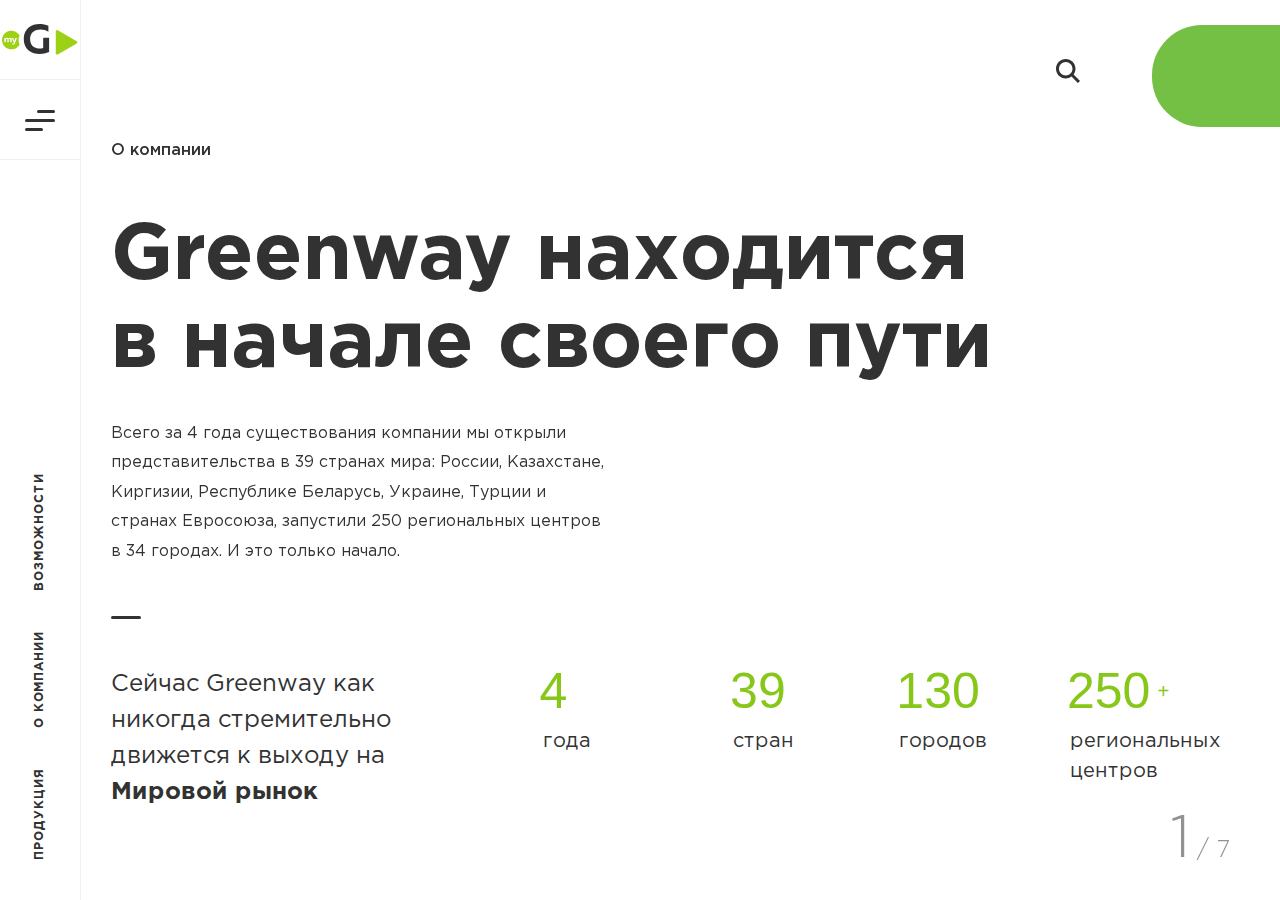
==== commit ef23b942: "Footer company landing" ====
--- a/company/index.html
+++ b/company/index.html
@@ -1,12 +1,12 @@
 <!DOCTYPE html>
-<!-- saved from url=(0023)/ -->
+<!-- saved from url=(0031)/company/ -->
 <html lang="ru">
 
 <head>
     <meta http-equiv="Content-Type" content="text/html; charset=UTF-8">
 
     <meta name="viewport" content="width=device-width, initial-scale=1.0, maximum-scale=1.0, user-scalable=no, shrink-to-fit=no">
-    <title>mygreenway</title>
+    <title>Компания - mygreenway</title>
     <meta name="description" content="">
     <meta name="keywords" content="">
 
@@ -23,6 +23,9 @@
     <link rel="stylesheet" href="/styles/common/uikit.css">
     <link rel="stylesheet" href="/static/fonts/fontawesome/all.css">
     <link rel="stylesheet" href="/static/fonts/mdi/materialdesignicons.min.css">
+    <link rel="stylesheet" href="/landings/land.css">
+
+    <script src="/landings/land.js"></script>
 
     <link rel="apple-touch-icon" sizes="180x180" href="/favicon/apple-touch-icon.png">
     <link rel="icon" type="image/png" href="/favicon/favicon-32x32.png" sizes="32x32">
@@ -227,61 +230,6 @@
         }
         //-->
     </script>
-    <style id="smooth-scrollbar-style">
-        [data-scrollbar] {
-            display: block;
-            position: relative;
-        }
-        
-        .scroll-content {
-            -webkit-transform: translate3d(0, 0, 0);
-            transform: translate3d(0, 0, 0);
-        }
-        
-        .scrollbar-track {
-            position: absolute;
-            opacity: 0;
-            z-index: 1;
-            background: rgba(222, 222, 222, .75);
-            -webkit-user-select: none;
-            -moz-user-select: none;
-            -ms-user-select: none;
-            user-select: none;
-            -webkit-transition: opacity 0.5s 0.5s ease-out;
-            transition: opacity 0.5s 0.5s ease-out;
-        }
-        
-        .scrollbar-track.show,
-        .scrollbar-track:hover {
-            opacity: 1;
-            -webkit-transition-delay: 0s;
-            transition-delay: 0s;
-        }
-        
-        .scrollbar-track-x {
-            bottom: 0;
-            left: 0;
-            width: 100%;
-            height: 8px;
-        }
-        
-        .scrollbar-track-y {
-            top: 0;
-            right: 0;
-            width: 8px;
-            height: 100%;
-        }
-        
-        .scrollbar-thumb {
-            position: absolute;
-            top: 0;
-            left: 0;
-            width: 8px;
-            height: 8px;
-            background: rgba(0, 0, 0, .5);
-            border-radius: 4px;
-        }
-    </style>
 </head>
 
 
@@ -429,7 +377,7 @@
         <div class="menu__header">
             <div class="menu__logo-wrapper">
                 <!-- logo -->
-                <a href="#" class="menu__logo-link">
+                <a href="/" class="menu__logo-link">
                     <!-- 14 feb event logo -->
                     <!--							<img data-js-logo-my class="icon menu__logo-my" src="https://mygreenway.com/i/2020/14feb/MY.svg">-->
                     <!--							<img data-js-logo-g style="margin-right: 5px" class="menu__logo-g" src="https://mygreenway.com/i/2020/14feb/G.svg">-->
@@ -469,7 +417,7 @@
             </div>
             <div class="menu__search-wrapper">
                 <!-- search mobile -->
-                <a href="#" class="menu__search-link" data-js-modal="search">
+                <a href="/company/#" class="menu__search-link" data-js-modal="search">
                     <svg class="icon" xmlns="http://www.w3.org/2000/svg" width="74" height="74" id="icon-search" viewBox="0 0 24 24">
 								<path d="M17.6125 15.4913C18.7935 13.8785 19.4999 11.8975 19.4999 9.74998C19.4999 4.37402 15.1259 0 9.74993 0C4.37398 0 0 4.37402 0 9.74998C0 15.1259 4.37403 19.5 9.74998 19.5C11.8975 19.5 13.8787 18.7934 15.4915 17.6124L21.8789 23.9999L24 21.8788C24 21.8787 17.6125 15.4913 17.6125 15.4913ZM9.74998 16.4999C6.02781 16.4999 3.00001 13.4721 3.00001 9.74998C3.00001 6.02781 6.02781 3.00001 9.74998 3.00001C13.4721 3.00001 16.4999 6.02781 16.4999 9.74998C16.4999 13.4721 13.4721 16.4999 9.74998 16.4999Z"></path>
 							</svg>
@@ -477,7 +425,7 @@
             </div>
             <div class="menu__burger-wrapper" data-js-burger-wrapper="">
                 <!-- menu burger -->
-                <a href="#" class="menu__burger-link" data-js-menu-toggle="">
+                <a href="/company/#" class="menu__burger-link" data-js-menu-toggle="">
                     <span class="menu__burger-link-first"></span>
                     <span class="menu__burger-link-second"></span>
                     <span class="menu__burger-link-third"></span>
@@ -507,7 +455,7 @@
  -->
                         </li>
                         <li><a href="/opportunities/">Возможности</a></li>
-                        <li><a href="/company/">О компании</a></li>
+                        <li><a href="/company/" class="active">О компании</a></li>
                         <li><a href="/eco/">Экопроекты</a></li>
                         <li><a href="/map/">География</a></li>
                         <li><a href="/news/">Новости</a></li>
@@ -525,9 +473,9 @@
 							data-js-modal="select-language">RU</a>-->
             <div class="menu__side-list" data-js-side-list="">
                 <!-- anchors navigation -->
-                <a class="menu__side-item" href="#s-products" data-js-anchor-go="">Продукция</a>
-                <a class="menu__side-item" href="#s-company" data-js-anchor-go="">О компании</a>
-                <a class="menu__side-item" href="#s-opportunities" data-js-anchor-go="">Возможности</a>
+                <a class="menu__side-item" href="/shop/" data-js-anchor-go="">Продукция</a>
+                <a class="menu__side-item" href="/company/" data-js-anchor-go="">О компании</a>
+                <a class="menu__side-item" href="/opportunities/" data-js-anchor-go="">Возможности</a>
             </div>
 
             <script>
@@ -543,7 +491,7 @@
     <!-- Top Search -->
     <div class="topSearch">
 
-        <a href="#" class="topSearch__magnifier" data-js-topsearch-toggle="">
+        <a href="/company/#" class="topSearch__magnifier" data-js-topsearch-toggle="">
             <svg class="icon" xmlns="http://www.w3.org/2000/svg" width="74" height="74" id="icon-search" viewBox="0 0 24 24">
             <path d="M17.6125 15.4913C18.7935 13.8785 19.4999 11.8975 19.4999 9.74998C19.4999 4.37402 15.1259 0 9.74993 0C4.37398 0 0 4.37402 0 9.74998C0 15.1259 4.37403 19.5 9.74998 19.5C11.8975 19.5 13.8787 18.7934 15.4915 17.6124L21.8789 23.9999L24 21.8788C24 21.8787 17.6125 15.4913 17.6125 15.4913ZM9.74998 16.4999C6.02781 16.4999 3.00001 13.4721 3.00001 9.74998C3.00001 6.02781 6.02781 3.00001 9.74998 3.00001C13.4721 3.00001 16.4999 6.02781 16.4999 9.74998C16.4999 13.4721 13.4721 16.4999 9.74998 16.4999Z"></path>
           </svg>
@@ -571,737 +519,415 @@
 
 
 
-    <!-- Section's Counter -->
-    <div class="sectionCounter"><span class="sectionCounter__current" id="index-counter-current">1</span> / <span class="sectionCounter__all" id="index-counter-all">9</span></div>
-    <main class="app app--index" data-js-main-scrollbar="" data-scrollbar="true" tabindex="-1" style="overflow: hidden; outline: none;">
-        <div class="scroll-content" style="transform: translate3d(0px, 0px, 0px);">
-            <div class="app__wrapper">
-                <!-- Section #1 Intro -->
-                <section class="app__item s-intro">
-                    <a id="s-intro" class="anchorLink active"></a>
-                    <div class="app__content s-intro__spacer">
-                        <div class="s-intro__body">
-                            <div class="s-intro__caption">Бизнес будущего</div>
-                            <div class="s-intro__background">
-                                <video class="s-intro__video" data-object-fit="cover" muted="" autoplay="" loop="" preload="auto" poster="https://mygreenway.com/i/2020/corporate/video-cover.jpg">
-									<source src="https://mygreenway.com/i/2020/corporate/video2.mp4" type="video/mp4">
-								</video>
-                            </div>
-                            <div class="introText">
-                                <div class="introText__item">
-                                    <img class="icon" src="./index_files/icon-intro-1.svg" alt="icon-eco">
-                                    <span>Улучшаем качество жизни созданием&nbsp;и&nbsp;реализацией ЭКОпродуктов</span>
-                                </div>
-                                <div class="introText__item">
-                                    <img class="icon" src="./index_files/icon-intro-2.svg" alt="icon-world">
-                                    <span>Объединяем миллионы людей одной целью&nbsp;— заботой&nbsp;о&nbsp;чистоте планеты</span>
-                                </div>
-                            </div>
-                            <a class="introScroll" href="#s-products" data-js-anchor-go="">
-                                <span class="introScroll__text">Scroll</span>
-                                <span class="introScroll__dashes"></span>
-                                <svg class="icon" xmlns="http://www.w3.org/2000/svg" width="74" height="74" id="icon-intro-scroll" viewBox="0 0 16 9">
-									<path fill-rule="evenodd" clip-rule="evenodd" d="M0 7.49997C4.82823e-08 6.94769 0.447715 6.49997 1 6.49997L15 6.49997C15.5523 6.49997 16 6.94769 16 7.49997C16 8.05226 15.5523 8.49997 15 8.49997L1 8.49997C0.447715 8.49997 -4.82823e-08 8.05226 0 7.49997Z"></path>
-									<path fill-rule="evenodd" clip-rule="evenodd" d="M15.4929 8.00713C15.1024 8.39765 14.4692 8.39765 14.0787 8.00713L8.49289 2.42134C8.10236 2.03082 8.10236 1.39765 8.49289 1.00713C8.88341 0.616602 9.51658 0.616602 9.9071 1.00713L15.4929 6.59291C15.8834 6.98344 15.8834 7.6166 15.4929 8.00713Z"></path>
-								</svg>
-                            </a>
+    <main class="app app--scrollDisable">
+        <div class="swiper-container comSlider swiper-container-fade swiper-container-initialized swiper-container-vertical" data-js-fullscreen-slider="">
+            <div class="swiper-wrapper comSlider__wrapper" style="transition: all 0ms ease 0s;">
+                <!-- Slide #1 -->
+                <div class="swiper-slide comSlider__item comSlide-s1 swiper-slide-active" style="height: 920px; opacity: 1; transform: translate3d(0px, 0px, 0px); transition: all 0ms ease 0s;">
+                    <div class="comSlider__background comSlide-s1__background">
+                        <div class="comSlide-s1__background-img" data-fslider-animation="" data-fslider-delay="0" data-fslider-type="fromRight" data-fslider-duration="1.5" style=""></div>
+                    </div>
+                    <div class="comSlider__content">
+                        <h1 class="visually-hidden">Greenway находится в начале своего пути</h1>
+                        <div class="comSlider__caption" data-fslider-animation="" data-fslider-delay="0.9" data-fslider-type="revealLeft" data-fslider-duration="0.8" style="">О компании</div>
+                        <div class="comSlider__slide-h1 comSlide-s1__title" data-fslider-animation="" data-fslider-delay="0.4" data-fslider-type="revealLeft" data-fslider-duration="0.8" style="">Greenway находится в начале своего пути</div>
+                        <p class="comSlide-s1__text" data-fslider-animation="" data-fslider-delay="0.6" data-fslider-type="revealTop" data-fslider-duration="0.8" style="">
+                            Всего за 4 года существования компании мы открыли представительства в 39 странах мира: России, Казахстане, Киргизии, Республике Беларусь, Украине, Турции и странах Евросоюза, запустили 250 региональных центров в 34 городах. И это только начало.
+                        </p>
+                        <div class="comSlide-s1__metrics">
+                            <div class="comSlide-s1__metrics-text" data-fslider-animation="" data-fslider-delay="0.8" data-fslider-type="revealTop" data-fslider-duration="0.8" style="">Сейчас Greenway как никогда стремительно движется к выходу на <b>Мировой рынок</b></div>
+                            <div class="comSlide-s1__metrics-block comSlide-s1__metrics-block--year" data-fslider-animation="" data-fslider-delay="0.6" data-fslider-type="revealRight" data-fslider-duration="0.8" style="">
+                                <div class="comSlideMetric" data-fslider-animation="" data-fslider-delay="0.9" data-fslider-type="revealTop" data-fslider-duration="0.8" style="">
+                                    <div class="comSlideMetric__number">4</div>
+                                    <div class="comSlideMetric__tagline">года</div>
+                                </div>
+                            </div>
+                            <div class="comSlide-s1__metrics-block comSlide-s1__metrics-block--country">
+                                <div class="comSlideMetric" data-fslider-animation="" data-fslider-delay="1" data-fslider-type="revealTop" data-fslider-duration="0.8" style="">
+                                    <div class="comSlideMetric__number">39</div>
+                                    <div class="comSlideMetric__tagline">стран</div>
+                                </div>
+                            </div>
+                            <div class="comSlide-s1__metrics-block comSlide-s1__metrics-block--city">
+                                <div class="comSlideMetric" data-fslider-animation="" data-fslider-delay="1.1" data-fslider-type="revealTop" data-fslider-duration="0.8" style="">
+                                    <div class="comSlideMetric__number">130</div>
+                                    <div class="comSlideMetric__tagline">городов</div>
+                                </div>
+                            </div>
+                            <div class="comSlide-s1__metrics-block comSlide-s1__metrics-block--centers">
+                                <div class="comSlideMetric" data-fslider-animation="" data-fslider-delay="1.2" data-fslider-type="revealTop" data-fslider-duration="0.8" style="">
+                                    <div class="comSlideMetric__number">250<span>+</span></div>
+                                    <div class="comSlideMetric__tagline">региональных центров</div>
+                                </div>
+                            </div>
                         </div>
                     </div>
-                </section>
-                <!-- Section #2 Products -->
-                <section class="app__item s-products">
-                    <a id="s-products" class="anchorLink"></a>
-                    <div class="app__content s-products__spacer">
-                        <div class="app__item-title s-products__item-title"><span>Продукция</span></div>
-                        <div class="s-products__body">
-                            <div class="s-products__background-thirteen" data-js-animation="" style="background-position: 79% 46%;"></div>
-                            <div class="s-products__grid">
-                                <div class="s-products__left">
-                                    <div class="numbersBlock s-products__statistics">
-                                        <div class="numbersBlock__title s-products__trademarks">торговых<br> марок
-                                        </div>
-                                        <div class="numbersBlock__number">316</div>
-                                        <div class="numbersBlock__title">продуктов</div>
-                                        <div class="numbersBlock__tagline">для вашего дома,<br> красоты и&nbsp;здоровья</div>
+                </div>
+                <!-- Slide #2 -->
+                <div class="swiper-slide comSlider__item comSlide-s2 swiper-slide-next" style="height: 920px; opacity: 0; transform: translate3d(0px, -920px, 0px); transition: all 0ms ease 0s;">
+                    <div class="comSlider__background comSlide-s2__background">
+                        <div class="comSlide-s2__background-img" data-fslider-animation="" data-fslider-delay="0" data-fslider-type="fromRight" data-fslider-duration="1.5" style=""></div>
+                    </div>
+                    <div class="comSlider__content">
+                        <div class="comSlider__caption" data-fslider-animation="" data-fslider-delay="0.9" data-fslider-type="revealLeft" data-fslider-duration="0.8" style="">Миссия</div>
+                        <div class="comSlider__slide-h1 comSlide-s2__title" data-fslider-animation="" data-fslider-delay="0.4" data-fslider-type="revealLeft" data-fslider-duration="0.8" style="">Сделать доступным экологичный образ жизни</div>
+                        <div class="comSlide-s2__blocks">
+                            <div class="row row--vGap">
+                                <div class="col-12 col-lg-4">
+                                    <div class="cSlide-mission-future" data-fslider-animation="" data-fslider-delay="0.6" data-fslider-type="revealTop" data-fslider-duration="0.8" style="">
+                                        <span class="cSlide-mission-future__icon">
+											<img class="icon icon-company-mission-1" src="./index_files/icon-company-mission-01.svg" alt="icon-planet">
+										</span>
+                                        <span class="cSlide-mission-future__title">Экология<br>пространства</span>
+                                        <p class="cSlide-mission-future__text">Поддерживайте чистоту в своём доме без вредной бытовой химии</p>
                                     </div>
-                                    <div class="s-products__statistics-text">
-                                        <p>Мы с заботой относимся к защите окружающей среды, поэтому каждый наш продукт разработан по принципу безопасности и экологичности.</p>
-                                        <p>В производстве мы используем только натуральные составы и безопасные материалы, благодаря чему товары подлежат многоразовому использованию.</p>
-                                        <a href="/shop/" class="arrowLink mt-4 d-none d-md-inline-block">Интернет-магазин</a>
+                                </div>
+                                <div class="col-12 col-lg-4">
+                                    <div class="cSlide-mission-future" data-fslider-animation="" data-fslider-delay="0.8" data-fslider-type="revealTop" data-fslider-duration="0.8" style="">
+                                        <span class="cSlide-mission-future__icon">
+											<img class="icon icon-company-mission-2" src="./index_files/icon-company-mission-2.svg" alt="зеленая иконка коробки">
+										</span>
+                                        <span class="cSlide-mission-future__title">Экология<br>человека</span>
+                                        <p class="cSlide-mission-future__text">Укрепляйте свой иммунитет с помощью биоминеральных комплексов и добавок</p>
                                     </div>
                                 </div>
-                                <div class="s-products__right">
-                                    <div class="swiper-container productsCarousel swiper-container-initialized swiper-container-horizontal">
-                                        <div class="swiper-wrapper productsCarousel__wrapper">
-                                            <div class="swiper-slide productsCarousel__item swiper-slide-active" style="width: 690px; margin-right: 30px;">
-
-                                                <a href="/shop/brands/Aquamagic/" class="productCard productsCarousel__card">
-                                                    <div class="productCard__image-full" style="background-image: url(&#39;/shop/brands/Aquamagic/1Aquamagic--600h600.jpg&#39;);"></div>
-                                                    <div class="productCard__description">
-                                                        <span class="productCard__name">Aquamagic</span>
-                                                        <p>Изделия из микроволокна</p>
-                                                        <div class="productCard__links">
-
-
-                                                        </div>
+                                <div class="col-12 col-lg-4">
+                                    <div class="cSlide-mission-future" data-fslider-animation="" data-fslider-delay="1" data-fslider-type="revealTop" data-fslider-duration="0.8" style="">
+                                        <span class="cSlide-mission-future__icon"><img class="icon icon-company-mission-3" src="./index_files/icon-company-mission-3.svg" alt="зеленая иконка сердца"></span>
+                                        <span class="cSlide-mission-future__title">Экология<br>отношений</span>
+                                        <p class="cSlide-mission-future__text">Почувствуйте нашу заботу о каждом сотруднике, став партнёром компании Greenway</p>
+                                    </div>
+                                </div>
+                            </div>
+                        </div>
+                    </div>
+                </div>
+                <!-- Slide #3 -->
+                <div class="swiper-slide comSlider__item comSlide-s3" style="height: 920px; opacity: 0; transform: translate3d(0px, -1840px, 0px); transition: all 0ms ease 0s;">
+                    <div class="comSlider__background comSlide-s3__background" data-fslider-animation="" data-fslider-delay="0" data-fslider-type="fromRight" data-fslider-duration="1.5" style="">
+                        <div class="comSlide-s3__background-img" data-fslider-animation="" data-fslider-delay="0.3" data-fslider-type="fromRight" data-fslider-duration="1.5" style=""></div>
+                        <img src="./index_files/company-world.svg" class="comSlide-s3__background-word" alt="иконка world" data-fslider-animation="" data-fslider-delay="0.5" data-fslider-type="fromBottom" data-fslider-duration="1.5" style="">
+                    </div>
+                    <div class="comSlider__content">
+                        <div class="comSlider__caption d-none d-lg-block" data-fslider-animation="" data-fslider-delay="0.9" data-fslider-type="revealLeft" data-fslider-duration="0.8" style="">Миссия</div>
+                        <div class="comSlider__slide-h1 comSlide-s3__title" data-fslider-animation="" data-fslider-delay="0.4" data-fslider-type="revealLeft" data-fslider-duration="0.8" style="">Мы способствуем оздоровлению людей по всему миру</div>
+                        <div class="comSlide-s3__text" data-fslider-animation="" data-fslider-delay="0.6" data-fslider-type="revealTop" data-fslider-duration="0.8" style="">
+                            <p>
+                                Мы стараемся заботиться о здоровье людей по всему миру и осуществлять максимальный вклад в улучшение глобального состояния планеты, создавая высококачественные экопродукты.
+                            </p>
+                            <p>
+                                Идея компании — создавать широкий ассортимент экологичных товаров и представлять его в разных странах с помощью партнеров, давая им возможность сделать жизнь каждого человека лучше.
+                            </p>
+                        </div>
+                    </div>
+                </div>
+                <!-- Slide #4 -->
+                <div class="swiper-slide comSlider__item comSlide-s4" style="height: 920px; opacity: 0; transform: translate3d(0px, -2760px, 0px); transition: all 0ms ease 0s;">
+                    <div class="comSlider__background comSlide-s4__background">
+                        <div class="comSlide-s4__background-img" data-fslider-animation="" data-fslider-delay="0" data-fslider-type="fromTop" data-fslider-duration="1.5" style=""></div>
+                    </div>
+                    <div class="comSlider__content">
+                        <div class="comSlider__caption" data-fslider-animation="" data-fslider-delay="0.9" data-fslider-type="revealLeft" data-fslider-duration="0.8" style="">Принципы Greenway</div>
+                        <div class="comSlider__slide-h1 comSlide-s4__title" data-fslider-animation="" data-fslider-delay="0.4" data-fslider-type="revealLeft" data-fslider-duration="0.8" style="">Экологичность</div>
+                        <p class="comSlide-s4__text" data-fslider-animation="" data-fslider-delay="0.6" data-fslider-type="revealTop" data-fslider-duration="0.8" style="">
+                            В производстве продукции мы используем только натуральные составы и безопасные материалы. Именно поэтому наши товары экологичны и подлежат многоразовому использованию.
+                        </p>
+                        <div class="comSlide-s4__blocks">
+                            <div class="row row--vGap">
+                                <div class="col-12 col-lg-6">
+                                    <div class="cSlide-principles-feature" data-fslider-animation="" data-fslider-delay="0.8" data-fslider-type="revealTop" data-fslider-duration="0.8" style="">
+                                        <h3>Мастерство</h3>
+                                        <p>
+                                            Мы — эксперты в своей области. Мы создаем продукцию на основе последних разработок учёных. Предоставляем идеальный сервис для клиентов, выгодные условия работы для партнеров. Мы объединяем сотни тысяч людей по всему миру одной целью: заботой о своем главном
+                                            доме — планете.
+                                        </p>
+                                    </div>
+                                </div>
+                                <div class="col-12 col-lg-6">
+                                    <div class="cSlide-principles-feature" data-fslider-animation="" data-fslider-delay="1" data-fslider-type="revealTop" data-fslider-duration="0.8" style="">
+                                        <h3>Синергия</h3>
+                                        <p>
+                                            Мы сочетаем в себе инновационные технологии, высококачественную продукцию, команду профессионалов, маркетинг нового поколения и в результате даём возможность каждому реализовать свой потенциал и исполнить любую мечту.
+                                        </p>
+                                    </div>
+                                </div>
+                                <div class="col-12 col-lg-6">
+                                    <div class="cSlide-principles-feature" data-fslider-animation="" data-fslider-delay="0.9" data-fslider-type="revealTop" data-fslider-duration="0.8" style="">
+                                        <h3>Процветание</h3>
+                                        <p>
+                                            Мы открываем людям современный удобный формат бизнеса, вознаграждаем за плодотворное сотрудничество, а главное, помогаем отлично себя чувствовать и прекрасно выглядеть.
+                                        </p>
+                                    </div>
+                                </div>
+                                <div class="col-12 col-lg-6">
+                                    <div class="cSlide-principles-feature" data-fslider-animation="" data-fslider-delay="1.1" data-fslider-type="revealTop" data-fslider-duration="0.8" style="">
+                                        <h3>Безграничность</h3>
+                                        <p>
+                                            Мы хотим, чтобы каждый человек на земле мог приобрести нашу продукцию и мог сотрудничать с компанией вне зависимости от того, на каком континенте он находится. Мы выстраиваем бизнес без границ и расстояний.
+                                        </p>
+                                    </div>
+                                </div>
+                            </div>
+                        </div>
+                    </div>
+                </div>
+                <!-- Slide #5 -->
+                <div class="swiper-slide comSlider__item comSlide-s5" style="height: 920px; opacity: 0; transform: translate3d(0px, -3680px, 0px); transition: all 0ms ease 0s;">
+                    <div class="comSlider__content">
+                        <div class="comSlider__caption comSlide-s5__caption" data-fslider-animation="" data-fslider-delay="0.9" data-fslider-type="revealLeft" data-fslider-duration="0.8" style="">Руководство компании</div>
+                        <div class="comSlide-s5__ceo">
+                            <div class="row row--vGap">
+                                <div class="col-12 col-lg-6 col-xl-auto">
+                                    <div class="comSlide-s5__profile">
+                                        <div class="comSlide-s5__profile-img" data-fslider-animation="" data-fslider-delay="0.6" data-fslider-type="revealBottom" data-fslider-duration="0.8" style=""><img src="./index_files/_ceo_foto_01__.jpg" alt="Президент компании greenway" data-js-fit-object=""></div>
+                                        <div class="comSlider__slide-h1 comSlide-s5__profile-name" data-fslider-animation="" data-fslider-delay="0.4" data-fslider-type="revealLeft" data-fslider-duration="0.8" style="">Леонид Моргунов</div>
+                                        <p class="comSlide-s5__profile-position" data-fslider-animation="" data-fslider-delay="0.8" data-fslider-type="revealTop" data-fslider-duration="0.8" style="">Президент Greenway</p>
+                                    </div>
+                                </div>
+                                <div class="col-12 col-lg-6 col-xl" data-fslider-animation="" data-fslider-delay="0.6" data-fslider-type="revealLeft" data-fslider-duration="0.8" style="">
+                                    <div class="comSlide-s5__hidden-text" id="ceo-text">
+                                        <div class="swiper-container swiper-container-initialized swiper-container-vertical swiper-container-free-mode" data-js-swiper-scrollblock="">
+                                            <div class="swiper-wrapper" style="height: 856px;">
+                                                <div class="swiper-slide swiper-slide-active">
+                                                    <div class="comSlide-s5__profile-text">
+                                                        <div class="cSlide-text-quote">Меня всегда увлекали идеи создания чего-то нового, глобального, такого, что&nbsp;не создавал ещё никто.</div>
+                                                        <p class="mt-4">
+                                                            Я работаю в сетевом бизнесе 23 года. Начало моего пути к созданию компании Greenway было весьма интересным, ему послужила случайная встреча с лидерами одной сетевой компании. В то время, когда я занимался предпринимательством и как раз обдумывал бизнес-идею,
+                                                            как эффективно организовать процесс обучения навыкам продаж и рекрутинга торговых представителей моей оптовой компании.
+                                                        </p>
+                                                        <p>
+                                                            Эта случайная встреча показала, что такая модель уже существует. Я тут же заключил контракт с желанием разобраться «изнутри». А в итоге нашел идеальный бизнес, закрыл свою компанию и стал профессиональным сетевиком.
+                                                        </p>
+                                                        <p>
+                                                            Сегодня Greenway представляет собой результат объединения личного опыта работы в сетевом бизнесе, успешных навыков создания и руководства моей первой сетевой компанией,&nbsp;а также многогранной профессиональной практики моей команды.
+                                                        </p>
+                                                        <p>
+                                                            Меня всегда увлекали идеи создания чего-то нового, глобального, такого, что&nbsp;не создавал ещё никто. Идея «эко» созрела постепенно. Изучая разные аспекты экологической проблематики, я всё больше понимал, насколько экономичными и эффективными могут
+                                                            быть решения многих проблем.
+                                                        </p>
+                                                        <p>
+                                                            Проблем, которые люди сами себе создали за последние 50 лет, бездумно потребляя потенциально вредные и опасные «достижения» цивилизации.&nbsp;И кто-то должен об этом им сказать. А именно сетевой бизнес, который не знает границ, позволяет донести наши
+                                                            полезные идеи, продукты и услуги до потребителя максимально эффективно.
+                                                        </p>
+                                                        <p>
+                                                            У компании есть глобальная цель — позитивно влиять на выбор миллионов людей по всему миру в сторону экологичных и безопасных для себя и планеты продуктов. Мы хотим распространить идею компании и&nbsp;дать возможность пользоваться нашими экопродуктами
+                                                            людям по всему земному шару, а также войти в пятерку самых сильных сетевых компаний на мировом рынке к 2024 году.
+                                                        </p>
+                                                        <p>
+                                                            Возможно, вы сегодня совершено случайно узнали о Greenway, однако не торопитесь делать поверхностные выводы о том, что вы всё знаете о сетевых компаниях, попробуйте оказаться «изнутри», познакомиться с нашей идеологией и компанией, ведь зачастую именно
+                                                            такие случайности и меняют наши жизни к лучшему.
+                                                        </p>
                                                     </div>
-                                                </a>
-                                                <a href="/shop/brands/Healthberry/" class="productCard productsCarousel__card">
-                                                    <div class="productCard__image-full" style="background-image: url(&#39;/shop/brands/Healthberry/2ecodrops.jpg&#39;);"></div>
-                                                    <div class="productCard__description">
-                                                        <span class="productCard__name">Ecodrops</span>
-                                                        <p>Функциональные леденцы</p>
-                                                        <div class="productCard__links">
-
-
-                                                        </div>
-                                                    </div>
-                                                </a>
-                                                <a href="/shop/brands/TeaVitall/" class="productCard productsCarousel__card">
-                                                    <div class="productCard__image-full" style="background-image: url(&#39;/shop/brands/TeaVitall/3teas.jpg&#39;);"></div>
-                                                    <div class="productCard__description">
-                                                        <span class="productCard__name">TeaVitall</span>
-                                                        <p>Функциональные и ежедневные чаи</p>
-                                                        <div class="productCard__links">
-
-
-                                                        </div>
-                                                    </div>
-                                                </a>
-                                                <a href="/shop/brands/Healthberry/" class="productCard productsCarousel__card">
-                                                    <div class="productCard__image-full" style="background-image: url(&#39;/shop/brands/Healthberry/4Healthberry--600x600.jpg&#39;);"></div>
-                                                    <div class="productCard__description">
-                                                        <span class="productCard__name">Healthberry</span>
-                                                        <p>Растворимые напитки</p>
-                                                        <div class="productCard__links">
-
-
-                                                        </div>
-                                                    </div>
-                                                </a>
-                                            </div>
-                                            <div class="swiper-slide productsCarousel__item swiper-slide-next" style="width: 690px; margin-right: 30px;">
-
-                                                <a href="/shop/brands/Sharme-Essential/" class="productCard productsCarousel__card">
-                                                    <div class="productCard__image-full" style="background-image: url(&#39;/shop/brands/Sharme-Essential/5Sharme-Ess--600x600.jpg&#39;);"></div>
-                                                    <div class="productCard__description">
-                                                        <span class="productCard__name">Sharme Essential</span>
-                                                        <p></p>
-                                                        <p>Натуральные эфирные масла</p>
-                                                        <p>Аромароллеры</p>
-                                                        <p></p>
-                                                        <div class="productCard__links">
-
-
-                                                        </div>
-                                                    </div>
-                                                </a>
-                                                <a href="/shop/brands/Sharme/" class="productCard productsCarousel__card">
-                                                    <div class="productCard__image-full" style="background-image: url(&#39;/shop/brands/Sharme/6Sharme--600x600.jpg&#39;);"></div>
-                                                    <div class="productCard__description">
-                                                        <span class="productCard__name">Sharme</span>
-                                                        <p>Сухая минеральная косметика</p>
-                                                        <div class="productCard__links">
-
-
-                                                        </div>
-                                                    </div>
-                                                </a>
-                                                <a href="/shop/brands/BioTrim/" class="productCard productsCarousel__card">
-                                                    <div class="productCard__image-full" style="background-image: url(&#39;/shop/brands/BioTrim/7Biotrim-600x600.jpg&#39;);"></div>
-                                                    <div class="productCard__description">
-                                                        <span class="productCard__name">BioTrim</span>
-                                                        <p>Чистящие средства</p>
-                                                        <div class="productCard__links">
-
-
-                                                        </div>
-                                                    </div>
-                                                </a>
-                                            </div>
-                                        </div>
-                                        <div class="productsCarousel__pages">
-                                            <div class="productsCarousel__arrows">
-                                                <a href="#" class="carouselArrow carouselArrow--prev productsCarousel__arrows--prev carouselArrow--disabled" tabindex="-1" role="button" aria-label="Previous slide" aria-disabled="true"><svg class="icon"><use xlink:href="#icon-arrow"></use></svg></a>
-                                                <a href="#" class="carouselArrow carouselArrow--next productsCarousel__arrows--next" tabindex="0" role="button" aria-label="Next slide" aria-disabled="false"><svg class="icon"><use xlink:href="#icon-arrow"></use></svg></a>
-                                            </div>
-                                            <div class="carouselPages productsCarousel__fractions swiper-pagination-fraction"><span class="carouselPages__current">1</span> / <span class="carouselPages__total">2</span></div>
-                                            <div class="productsCarousel__allLink"><a href="/shop" class="arrowLink">Вся продукция</a></div>
-                                        </div>
-                                        <span class="swiper-notification" aria-live="assertive" aria-atomic="true"></span></div>
-                                </div>
-                            </div>
-                        </div>
-                    </div>
-                </section>
-                <!-- Section #3 Company -->
-                <section class="app__item s-company">
-                    <a id="s-company" class="anchorLink"></a>
-                    <div class="app__cover">
-                        <div class="s-company__cover" data-js-animation="" style="background-position: 65% 90%;">
-                            <span class="s-company__greenway-today" data-js-animation="" style="transform: translate(-27px, 591px) rotate(-90deg);">Greenway Today</span>
-                            <div class="numbersBlock s-company__statistics">
-                                <div class="numbersBlock__caption">Более</div>
-                                <div class="numbersBlock__number">5 000</div>
-                                <div class="numbersBlock__title">заказов</div>
-                                <div class="numbersBlock__tagline">ежедневно оформляется в нашем интернет-магазине</div>
-                            </div>
-                        </div>
-                    </div>
-                    <div class="app__content s-company__spacer">
-                        <div class="app__item-title s-company__item-title"><span>О&nbsp;компании</span></div>
-                        <div class="s-company__body">
-                            <div class="s-company__background-qty-countries" data-js-animation="" style="background-position: 80% 77%;"></div>
-                            <div class="s-company__countries">стран</div>
-                            <div class="s-company__background-pink" data-js-animation="" style="transform: translate(-100px, 0px);">
-                                <div class="s-company__leaves"><img src="./index_files/leaves-1.png" class="s-company__leaves-one" alt="лист дерева" data-js-animation="" style="transform: translate(-300px, 0px);"><img src="./index_files/leaves-2.png" class="s-company__leaves-two" alt="лист дерева"
-                                        data-js-animation="" style="transform: translate(-110px, 0px) rotate(30deg);"><img src="./index_files/leaves-3.png" class="s-company__leaves-three" alt="лист дерева" data-js-animation="" style="transform: translate(-150px, 0px);"></div>
-                            </div>
-                            <div class="s-company__grid">
-                                <div class="s-company__left">
-                                    <div class="s-company__country-list">
-                                        <span>Россия</span> <span>Казахстан</span> <span>Киргизия</span><span>Беларусь</span> <span>Украина</span> <span>Турция</span> <span>Страны Евросоюза</span>
-                                    </div>
-                                    <div class="s-company__numbers">
-                                        <div class="numbersBlock">
-                                            <div class="numbersBlock__number">130</div>
-                                            <div class="numbersBlock__title">городов</div>
-                                        </div>
-                                        <div class="numbersBlock">
-                                            <div class="numbersBlock__number">250</div>
-                                            <div class="numbersBlock__title">центров</div>
-                                            <div class="numbersBlock__tagline mt-0">в&nbsp;регионах</div>
-                                        </div>
-                                    </div>
-                                </div>
-                                <div class="s-company__middle">
-                                    <a href="/company" class="arrowLink s-company__more-link">подробнее о&nbsp;компании</a>
-                                </div>
-                                <div class="s-company__right">
-                                    <h2>Экология жизни, пространства и&nbsp;человека</h2>
-                                    <p class="s-company__text">
-                                        Мы предлагаем каждому человеку присоединиться к заботе об экологии окружающей среды. Вместе мы сможем сделать мир вокруг нас лучше.<br> Это не&nbsp;просто работа, а&nbsp;стиль жизни, который открывает новые горизонты
-                                        и безграничные&nbsp;возможности.
-
-                                    </p>
-                                </div>
-                            </div>
-                        </div>
-                        <!--						<div class="s-company__join">-->
-                        <!--							<a href="#" data-js-modal="sign-up" class="joinButton">-->
-                        <!--								<img  class="icon joinButton__text" src="https://mygreenway.com/i/2020/corporate/icon-join.svg" alt="">-->
-                        <!--								<img  class="icon joinButton__logo" src="https://mygreenway.com/i/2020/corporate/icon-logo-small.svg" alt="">-->
-                        <!--								<img  class="icon joinButton__plus" src="https://mygreenway.com/i/2020/corporate/icon-plus.svg" alt="">-->
-                        <!--							</a>-->
-                        <!--						</div>-->
-                    </div>
-                </section>
-                <!-- Section #4 Opportunities -->
-                <section class="app__item s-opportunities">
-                    <a id="s-opportunities" class="anchorLink"></a>
-                    <div class="app__cover">
-                        <div class="s-opportunities__cover" data-js-animation="" style="background-position: 230% 50%;"></div>
-                    </div>
-                    <div class="app__content s-opportunities__spacer">
-                        <div class="app__item-title s-opportunities__item-title"><span>Возможности</span></div>
-                        <div class="s-opportunities__body">
-                            <div class="s-opportunities__top">
-                                <h1>Возможности<br> с&nbsp;Greenway </h1>
-                                <div class="opportunitiesWings">
-                                    <img class="icon opportunitiesWings__icon" src="./index_files/icon-wings.svg" alt="иконка крыла">
-                                    <span class="opportunitiesWings__text">Свобода выбора. Только вам решать что и&nbsp;когда делать<a href="/opportunities/" class="arrowLink opportunitiesWings__link">подробнее о&nbsp;возможностях</a></span>
-                                </div>
-                            </div>
-                            <div class="s-opportunities__grid">
-                                <div class="opportunitiesBlock">
-                                    <div class="opportunitiesBlock__icon">
-                                        <img class="icon" src="./index_files/icon-opportunities-01.svg" alt="i-opportunities">
-                                    </div>
-                                    <p class="opportunitiesBlock__body"><span class="opportunitiesBlock__tagline">Быстрый старт</span>В бизнесе легко разобраться и&nbsp;быстро получить первый доход. Мы предлагаем понятные инструменты для старта, офисы для встреч, магазины, продуманную&nbsp;логистику,
-                                        качественный и&nbsp;эффективный продукт.</p>
-                                </div>
-                                <div class="opportunitiesBlock">
-                                    <div class="opportunitiesBlock__icon">
-                                        <img class="icon" src="./index_files/icon-opportunities-03.svg" alt="i-opportunities">
-                                    </div>
-                                    <p class="opportunitiesBlock__body"><span class="opportunitiesBlock__tagline">Удобство </span>Мобильность бизнеса. Вы выбираете, где работать: в&nbsp;офисе, в&nbsp;кафе, дома или на&nbsp;берегу океана. Возможность совмещать бизнес&nbsp;с основной работой
-                                        или учебой.</p>
-                                </div>
-                                <div class="opportunitiesBlock">
-                                    <div class="opportunitiesBlock__icon">
-                                        <img class="icon" src="./index_files/icon-opportunities-05.svg" alt="i-opportunities">
-                                    </div>
-                                    <p class="opportunitiesBlock__body"><span class="opportunitiesBlock__tagline">Высокий доход </span>План вознаграждений без ограничений и&nbsp;рамок. Ставьте амбициозные цели, достигайте и&nbsp;продолжайте развиваться.</p>
-                                </div>
-                                <div class="opportunitiesBlock">
-                                    <div class="opportunitiesBlock__icon">
-                                        <img class="icon" src="./index_files/icon-opportunities-02.svg" alt="i-opportunities">
-                                    </div>
-                                    <p class="opportunitiesBlock__body"><span class="opportunitiesBlock__tagline">Команда </span>Стройте команду и&nbsp;объединяйте людей с&nbsp;общими целями. Развивайтесь вместе и&nbsp;доход будет увеличиваться.</p>
-                                </div>
-                                <div class="opportunitiesBlock">
-                                    <div class="opportunitiesBlock__icon">
-                                        <img class="icon" src="./index_files/icon-opportunities-04.svg" alt="i-opportunities">
-                                    </div>
-                                    <p class="opportunitiesBlock__body"><span class="opportunitiesBlock__tagline">Поддержка </span>Наставник с&nbsp;первого дня. Это человек, который поможет обучиться и&nbsp;поддержит на&nbsp;пути к&nbsp;результату.</p>
-                                </div>
-                            </div>
-                            <div class="text-align-center mt-4 d-md-none"><a href="/opportunities/" class="arrowLink">подробнее о&nbsp;возможностях</a></div>
-                            <div class="s-opportunities__join">
-                                <div class="s-company__floating">
-                                    <a href="#" data-js-modal="sign-up" class="joinButton">
-                                        <img class="icon joinButton__text" src="./index_files/icon-join.svg" alt="присоедениться иконка">
-                                        <img class="icon joinButton__logo" src="./index_files/icon-logo-small.svg" alt="иконка mygreenway">
-                                        <img class="icon joinButton__plus" src="./index_files/icon-plus.svg" alt="иконка плюс">
-                                    </a>
-                                </div>
-                            </div>
-                        </div>
-                    </div>
-                </section>
-                <!-- Section #5 Travel -->
-                <section class="app__item s-travel">
-                    <a id="s-travel" class="anchorLink"></a>
-                    <div class="app__cover">
-                        <div class="s-travel__cover" data-js-animation="" style="background-position: 100% 50%;">
-                            <img src="./index_files/section-5.svg" alt="текст путешествие" data-js-animation="" style="transform: translate(-100%, 0px);">
-                        </div>
-                    </div>
-                    <div class="app__content s-travel__spacer">
-                        <div class="s-travel__body">
-                            <h1 class="s-travel__title">Путешествия</h1>
-                            <div class="travelCup s-travel__tagline">
-                                <img src="./index_files/icon-cup.svg" alt="иконка кубок" class="icon travelCup__icon">
-                                <p class="travelCup__text">В&nbsp;награду за плодотворное сотрудничество Greenway дает своим партнерам возможность увидеть мир и&nbsp;расширить свои границы.<br>
-                                    <a href="/MaxMastersTurkey2019-Film-SMALL.mp4/" data-fancybox="" data-options="{&quot;padding&quot;:0, &quot;margin&quot;:0, &quot;width&quot;:&quot;2048px&quot;,&quot;height&quot;:&quot;1024px&quot;,&quot;smallBtn&quot;:true,&quot;type&quot;:&quot;ajax&quot;,&quot;infobar&quot;:0,&quot;toolbar&quot;:0,&quot;slideShow&quot;:0,&quot;fullScreen&quot;:1,&quot;thumbs&quot;:0,&quot;touch&quot;:1}"
-                                        class="iconLink iconLink--left iconLink--color-green travelCup__link" data2-js-modal="video-show">
-                                        <svg class="icon icon-play"><use xlink:href="#icon-play"></use></svg>Смотреть видео
-                                    </a>
-                                </p>
-                            </div>
-                            <div class="s-travel__grid">
-                                <div class="travelBlock">
-                                    <img class="icon travelBlock__icon" src="./index_files/icon-check.svg" alt="icon-check">
-                                    <p class="travelBlock__body"><span class="travelBlock__name">Путешествуйте</span>бесплатно по&nbsp;лучшим местам мира</p>
-                                </div>
-                                <div class="travelBlock">
-                                    <img class="icon travelBlock__icon" src="./index_files/icon-check.svg" alt="icon-check">
-                                    <p class="travelBlock__body"><span class="travelBlock__name">Участвуйте</span>в ярких&nbsp;событиях компании</p>
-                                </div>
-                                <div class="travelBlock">
-                                    <img class="icon travelBlock__icon" src="./index_files/icon-check.svg" alt="icon-check">
-                                    <p class="travelBlock__body"><span class="travelBlock__name">Общайтесь</span>с&nbsp;единомышленниками из&nbsp;других городов и&nbsp;стран</p>
-                                </div>
-                                <div class="travelBlock">
-                                    <img class="icon travelBlock__icon" src="./index_files/icon-check.svg" alt="icon-check">
-                                    <p class="travelBlock__body"><span class="travelBlock__name">Обучайтесь</span>у&nbsp;профессионалов и&nbsp;лидеров</p>
-                                </div>
-                                <div class="travelBlock">
-                                    <img class="icon travelBlock__icon" src="./index_files/icon-check.svg" alt="icon-check">
-                                    <p class="travelBlock__body"><span class="travelBlock__name">Получайте</span>признание и&nbsp;награждение за&nbsp;ваши успехи</p>
-                                </div>
-                            </div>
-                        </div>
-                        <!--						<div class="s-travel__join">-->
-                        <!--							<a href="#" class="joinButton" data-js-modal="sign-up">-->
-                        <!--								<img  class="icon joinButton__text" src="https://mygreenway.com/i/2020/corporate/icon-join.svg" alt="">-->
-                        <!--								<img  class="icon joinButton__logo" src="https://mygreenway.com/i/2020/corporate/icon-logo-small.svg" alt="">-->
-                        <!--								<img  class="icon joinButton__plus" src="https://mygreenway.com/i/2020/corporate/icon-plus.svg" alt="">-->
-                        <!--							</a>-->
-                        <!--						</div>-->
-                    </div>
-                </section>
-                <!-- Section #6 Car Bonus -->
-                <section class="app__item s-carbonus">
-                    <a id="s-carbonus" class="anchorLink"></a>
-                    <div class="app__content s-carbonus__spacer">
-                        <div class="s-carbonus__body">
-                            <span class="s-carbonus__mercedes" data-js-animation="" style="transform: translate(-27px, 555px) rotate(-90deg);">Mercedes-Benz</span>
-                            <div class="s-carbonus__left">
-                                <h1>Автобонус Greenway</h1>
-                                <div class="numbersBlock s-carbonus__statistics">
-                                    <div class="numbersBlock__caption">Более</div>
-                                    <div class="numbersBlock__number">100</div>
-                                    <div class="numbersBlock__title">автомобилей Mercedes-Benz</div>
-                                    <div class="numbersBlock__tagline">в этом году ждут своих счастливых обладателей в качестве бонуса от компании.</div>
-                                </div>
-                            </div>
-                            <div class="s-carbonus__middle">
-                                <div class="s-carbonus__text">
-                                    <p class="font-size--medium">Участвуйте в программе и получите дополнительный бонус за свои достижения – новый Mercedes-Benz.</p>
-                                    <p class="font-size--normal font-color--gray">Чем выше ваш статус и стабильнее рост в бизнесе, тем лучше автомобиль, который вы можете забрать бонусом.</p>
-                                </div>
-
-                                <div class="s-carbonus__image video-stop">
-                                    <video class="wrapper-video-auto img-fluid" poster="https://mygreenway.com/i/2020/corporate/section-6-1.jpg">
-										<source src="https://static.greenwaystart.com/video/Autobonus_GreenWay_FIN_onlyGWLogo.mp4" type="video/mp4">
-									</video>
-                                    <div class="btn-play">
-                                        <svg width="64" height="64" viewBox="0 0 64 64" fill="none" xmlns="http://www.w3.org/2000/svg">
-											<circle cx="32" cy="32" r="32" fill="white"></circle>
-											<path d="M41.31 31.1519C41.9366 31.5436 41.9366 32.4562 41.31 32.8479L27.1301 41.7103C26.464 42.1266 25.6001 41.6478 25.6001 40.8623V23.1375C25.6001 22.3521 26.464 21.8732 27.1301 22.2895L41.31 31.1519Z" fill="black"></path>
-										</svg>
-                                    </div>
-                                </div>
-                            </div>
-                            <div class="s-carbonus__right">Будьте с&nbsp;нами и&nbsp;живите как мечтаете!</div>
-                        </div>
-                        <div class="s-carbonus__join">
-                            <a href="#" data-js-modal="sign-up" class="joinButton">
-                                <img class="icon joinButton__text" src="./index_files/icon-join.svg" alt="присоедениться иконка">
-                                <img class="icon joinButton__logo" src="./index_files/icon-logo-small.svg" alt="иконка mygreenway">
-                                <img class="icon joinButton__plus" src="./index_files/icon-plus.svg" alt="иконка плюс">
-                            </a>
-                        </div>
-                    </div>
-                </section>
-                <!-- Section #6.1 Eco -->
-                <div class="app__item s-eco">
-                    <a id="s-eco" class="anchorLink"></a>
-                    <div class="app__cover">
-                        <div class="s-eco__cover" data-js-animation="" style="background-position: 100% 50%;"></div>
-                    </div>
-                    <div class="app__content s-eco__spacer">
-                        <div class="s-eco__body">
-                            <div class="s-eco__grid">
-                                <div class="s-eco__left">
-                                    <h1 class="s-eco__title">Экопроекты Greenway</h1>
-                                    <p class="s-eco__text">
-                                        Greenway – это видеть планету зеленой. Удивительно прекрасной, неповторимой и живой. И такой оставить ее для будущих поколений. Greenway выступает за сохранение природы как в России, так и по всему миру. Мы - молодая компания и мы делаем первые шаги к
-                                        осознанному потреблению и экологии.
-                                    </p>
-                                    <a href="/eco" class="arrowLink mt-4 d-none d-md-inline-block">Все экопроекты</a>
-                                </div>
-                                <div class="s-eco__right">
-                                    <div class="swiper-container ecoCarousel swiper-container-initialized swiper-container-horizontal">
-                                        <div class="swiper-wrapper ecoCarousel__wrapper">
-                                            <div class="swiper-slide ecoCarousel__item swiper-slide-active" style="margin-right: 60px;">
-                                                <div class="ecoSlide">
-                                                    <p class="ecoSlide__title">Сажаем сосны</p>
-                                                    <div class="ecoSlide__text">Мы запустили проект #greenwayсажаетсосны и хотим, чтобы каждый партнер мог посадить новые деревья и внести свой вклад в восстановление лесов.
-                                                    </div>
-                                                    <div class="ecoSlide__link">
-                                                        <a class="iconLink iconLink--left" id="showEcoVideo" target="_blank" href="https://static.greenwaystart.com/download/video-promo/forest.mp4">
-                                                            <svg class="icon icon-play"><use xlink:href="#icon-play"></use></svg>Смотреть видео
-                                                        </a>
-                                                    </div>
-                                                    <div class="ecoSlide__image eco-1 "></div>
                                                 </div>
                                             </div>
-                                            <div class="swiper-slide ecoCarousel__item swiper-slide-next" style="margin-right: 60px;">
-                                                <div class="ecoSlide">
-                                                    <p class="ecoSlide__title">Помогаем животным</p>
-                                                    <div class="ecoSlide__text">Мы ежемесячно помогаем проекту "Делфа", который занимается спасением, реабилитацией и выпуском на волю морских животных, обитающих в Чёрном море.
+                                            <div class="swiper-scrollbar">
+                                                <div class="swiper-scrollbar-drag" style="transform: translate3d(0px, 0px, 0px); height: 409.379px;"></div>
+                                            </div>
+                                            <span class="swiper-notification" aria-live="assertive" aria-atomic="true"></span></div>
+                                    </div>
+                                    <div class="comSlide-s5__hidden-link"><a href="/company/#" data-js-show-more="ceo-text" data-js-text-toggle="Скрыть текст">Читать полностью</a></div>
+                                </div>
+                            </div>
+                        </div>
+                    </div>
+                </div>
+                <!-- Slide #6 -->
+                <div class="swiper-slide comSlider__item comSlide-s5" style="height: 920px; opacity: 0; transform: translate3d(0px, -4600px, 0px); transition: all 0ms ease 0s;">
+                    <div class="comSlider__content">
+                        <div class="comSlider__caption comSlide-s5__caption d-none d-lg-block" data-fslider-animation="" data-fslider-delay="0.9" data-fslider-type="revealLeft" data-fslider-duration="0.8" style="">Руководство компании</div>
+                        <div class="comSlide-s5__ceo">
+                            <div class="row row--vGap">
+                                <div class="col-12 col-lg-6 col-xl-auto">
+                                    <div class="comSlide-s5__profile">
+                                        <div class="comSlide-s5__profile-img" data-fslider-animation="" data-fslider-delay="0.6" data-fslider-type="revealBottom" data-fslider-duration="0.8" style=""><img src="./index_files/_ceo_foto_02__.jpg" alt="Вице-президент Greenway" data-js-fit-object=""></div>
+                                        <div class="comSlider__slide-h1 comSlide-s5__profile-name" data-fslider-animation="" data-fslider-delay="0.4" data-fslider-type="revealLeft" data-fslider-duration="0.8" style="">Инна Забродина</div>
+                                        <p class="comSlide-s5__profile-position" data-fslider-animation="" data-fslider-delay="0.8" data-fslider-type="revealTop" data-fslider-duration="0.8" style="">Вице-президент Greenway</p>
+                                    </div>
+                                </div>
+                                <div class="col-12 col-lg-6 col-xl" data-fslider-animation="" data-fslider-delay="0.6" data-fslider-type="revealLeft" data-fslider-duration="0.8" style="">
+                                    <div class="comSlide-s5__hidden-text" id="ceo-text-2">
+                                        <div class="swiper-container swiper-container-initialized swiper-container-vertical swiper-container-free-mode" data-js-swiper-scrollblock="">
+                                            <div class="swiper-wrapper" style="height: 948px;">
+                                                <div class="swiper-slide swiper-slide-active">
+                                                    <div class="comSlide-s5__profile-text">
+                                                        <div class="cSlide-text-quote">Мы есть то, во что мы верим. На себе испытано. Нет веры — нет ничего. Это краеугольный&nbsp;камень, вокруг которого&nbsp;всё крутится.</div>
+                                                        <p class="mt-4">
+                                                            С 1991 года я занималась традиционным бизнесом. Хотя учеба в университете (НГУ) готовила нас для работы в академическом институте СО РАН, ситуация в стране распорядилась иначе. Штаты институтов сокращались, учёные уезжали работать за границу, перспектив
+                                                            развития в области науки не просматривалось вообще.
+                                                        </p>
+                                                        <p>
+                                                            Сетевой бизнес пришел в мою жизнь сначала в виде возможностей продукта. Я абсолютно ничего не знала про БАД, но я отчаянно искала пути, как поправить здоровье, которое изрядно пошатнулось ввиду того, что в 1996 году я попала в тяжёлое ДТП. Собственно
+                                                            говоря, это событие разделило&nbsp;на «до» и «после».
+                                                        </p>
+                                                        <p>
+                                                            Сетевой бизнес как серьезный бизнес&nbsp;со всеми его возможностями, пришел в мою жизнь после знакомства и дальнейшего сотрудничества (вот уже 22 года) с Леонидом Моргуновым. Именно он показал мне всю мощь бизнеса, его глубину, философию — как систему
+                                                            роста и развития для огромного количества людей, как величайшую возможность в истории человечества. До сих пор помню эмоции, которые охватили меня тогда. Дух захватывало от перспектив. И это
+                                                            давало и даёт до сих пор огромную позитивную силу, которая позволяет идти вперёд в любых обстоятельствах.
+                                                        </p>
+                                                        <p>
+                                                            Идея Greenway формировалась и выкристаллизовывалась несколько лет в компании, которую мы создали с Леонидом Моргуновым, создали «как для себя». Мы воплощали в лице компании, маркетинговой стратегии концепции надежд рядовых дистрибьюторов, которые хорошо
+                                                            знали, так как сами работали в «поле» до последнего. Это было серьёзное и ответственное решение — создать свою компанию, как я теперь понимаю, судьбоносное.
+                                                        </p>
+                                                        <p>
+                                                            «Мы есть то, во что мы верим». На себе испытано. Нет веры — нет ничего. Это краеугольный камень, вокруг которого&nbsp;всё крутится. Всё, что мы в жизни получаем – результат наших верований. На вере всё начинается и на ней же заканчивается. Вера порождает
+                                                            невероятную энергию и результаты, она порождает жизненные трансформации.
+                                                        </p>
+                                                        <p>
+                                                            Я искренне верю в то, что идея компании Greenway — идея планетарного масштаба. Она очень простая — начни с себя, и мир изменится, с твоим участием. И тем очень ценна. Она доступна и тем привлекательна для разных поколений, возрастов, мировоззрений, мышлений,
+                                                            ведь всем хочется жить. Просто жить. И эта идея гениальна для создания глобальной компании сетевого маркетинга.
+                                                        </p>
+                                                        <p>
+                                                            В своё время моё сознание перевернула фраза: «Мы не получили эту землю в наследство от наших предков. Мы взяли её взаймы у наших детей, внуков, правнуков…»
+                                                        </p>
                                                     </div>
-                                                    <div class="ecoSlide__link"></div>
-                                                    <div class="ecoSlide__image eco-2 "></div>
                                                 </div>
                                             </div>
-                                        </div>
-                                        <span class="swiper-notification" aria-live="assertive" aria-atomic="true"></span></div>
-                                    <div class="s-eco__carousel-nav">
-                                        <div class="carouselArrows ecoCarousel__arrows">
-                                            <a href="#" class="carouselArrow carouselArrow--prev ecoCarousel__arrows--prev carouselArrow--disabled" tabindex="-1" role="button" aria-label="Previous slide" aria-disabled="true"><svg class="icon"><use xlink:href="#icon-arrow"></use></svg></a>
-                                            <a href="#" class="carouselArrow carouselArrow--next ecoCarousel__arrows--next carouselArrow--disabled" tabindex="-1" role="button" aria-label="Next slide" aria-disabled="true"><svg class="icon"><use xlink:href="#icon-arrow"></use></svg></a>
-                                        </div>
-                                        <div class="carouselBullets ecoCarousel__bullets swiper-pagination-clickable swiper-pagination-bullets"><span class="carouselBullets__item carouselBullets__item--active" tabindex="0" role="button" aria-label="Go to slide 1"></span></div>
-                                        <a href="/eco" class="arrowLink d-md-none">Все экопроекты</a>
+                                            <div class="swiper-scrollbar">
+                                                <div class="swiper-scrollbar-drag" style="transform: translate3d(0px, 0px, 0px); height: 369.65px;"></div>
+                                            </div>
+                                            <span class="swiper-notification" aria-live="assertive" aria-atomic="true"></span></div>
                                     </div>
+                                    <div class="comSlide-s5__hidden-link"><a href="/company/#" data-js-show-more="ceo-text-2" data-js-text-toggle="Скрыть текст">Я рада делиться нашей идеей и рада приветствовать в компании Greenway каждого, кто выбирает экологичный образ жизни и бережное отношение к своей планете.</a></div>
                                 </div>
                             </div>
                         </div>
                     </div>
                 </div>
-                <!-- Section #7 News -->
-                <section class="app__item s-news">
-                    <a name="s-news" class="anchorLink"></a>
-                    <div class="app__cover">
-                        <div class="s-news__cover" style="background-position: 100% 50%;">
-                            <div class="s-news__cover" data-js-animation="" style="background-position: 100% 50%;"></div>
+                <!-- Slide #7 -->
+                <div class="swiper-slide comSlider__item comSlide-s7" style="height: 920px; opacity: 0; transform: translate3d(0px, -5520px, 0px); transition: all 0ms ease 0s;">
+                    <div class="comSlider__background comSlide-s7__background">
+                        <div class="comSlide-s7__background-img" data-fslider-animation="" data-fslider-delay="0" data-fslider-type="fromRight" data-fslider-duration="1.5" style=""></div>
+                    </div>
+                    <div class="comSlider__content">
+                        <div class="comSlider__caption" data-fslider-animation="" data-fslider-delay="0.9" data-fslider-type="revealLeft" data-fslider-duration="0.8" style="">О нас в цифрах</div>
+                        <div class="comSlider__slide-h1 comSlide-s7__title" data-fslider-animation="" data-fslider-delay="0.4" data-fslider-type="revealLeft" data-fslider-duration="0.8" style="">Добро пожаловать в бизнес будущего!</div>
+                        <div class="comSlide-s7__created" data-fslider-animation="" data-fslider-delay="0.6" data-fslider-type="revealTop" data-fslider-duration="0.8" style="">Мы создали:</div>
+                        <div class="comSlide-s7__grid">
+                            <div class="cSlide-stat-block comSlide-s7__brands">
+                                <div class="cSlide-stat-block__num" data-fslider-animation="" data-fslider-delay="0.8" data-fslider-type="revealTop" data-fslider-duration="0.8" style="">13</div>
+                                <div class="cSlide-stat-block__tagline" data-fslider-animation="" data-fslider-delay="0.9" data-fslider-type="revealTop" data-fslider-duration="0.8" style="">торговых<br>марок</div>
+                                <div class="cSlide-stat-block__text" data-fslider-animation="" data-fslider-delay="1" data-fslider-type="revealTop" data-fslider-duration="0.8" style="">для вашего дома, красоты и здоровья</div>
+                            </div>
+                            <div class="cSlide-stat-block comSlide-s7__products">
+                                <div class="cSlide-stat-block__num" data-fslider-animation="" data-fslider-delay="0.9" data-fslider-type="revealLeft" data-fslider-duration="0.8" style="">316</div>
+                                <div class="cSlide-stat-block__tagline" data-fslider-animation="" data-fslider-delay="1" data-fslider-type="revealLeft" data-fslider-duration="0.8" style=""> продуктов</div>
+                                <div class="cSlide-stat-block__text" data-fslider-animation="" data-fslider-delay="1.1" data-fslider-type="revealLeft" data-fslider-duration="0.8" style="">каждый из которых создан с любовью и заботой об окружающей среде, о вас и ваших близких</div>
+                            </div>
+                            <div class="comSlide-s7__delivery" data-fslider-animation="" data-fslider-delay="1.1" data-fslider-type="revealLeft" data-fslider-duration="0.8" style=""><span>Доставляем продукты в</span></div>
+                            <div class="cSlide-stat-block comSlide-s7__countries" data-fslider-animation="" data-fslider-delay="1.2" data-fslider-type="revealLeft" data-fslider-duration="0.8" style="">
+                                <div class="cSlide-stat-block__num">59</div>
+                                <div class="cSlide-stat-block__tagline">стран<br> мира
+                                </div>
+                            </div>
+                            <div class="cSlide-stat-block comSlide-s7__cities" data-fslider-animation="" data-fslider-delay="1.3" data-fslider-type="revealLeft" data-fslider-duration="0.8" style="">
+                                <div class="cSlide-stat-block__num">11700<span>+</span></div>
+                                <div class="cSlide-stat-block__tagline">населенных<br>пунктов</div>
+                            </div>
                         </div>
-                    </div>
-                    <div class="app__content s-news__spacer">
-                        <div class="s-news__background" data-js-animation="" style="background-position: 90% 90%;"></div>
-                        <div class="s-news__body">
-                            <h1 class="s-news__title">Новости и&nbsp;события</h1>
-                            <div class="swiper-container newsCarousel swiper-container-initialized swiper-container-horizontal">
-                                <div class="swiper-wrapper newsCarousel__wrapper">
-                                    <div class="swiper-slide newsCarousel__item swiper-slide-active" style="width: 450px; margin-right: 30px;">
-                                        <!-- #1 -->
-                                        <div class="newsBlock newsBlock--index">
-                                            <div class="newsDate"><svg class="icon"><use xlink:href="#icon-calendar"></use></svg>03.09.2021</div>
-                                            <a href="/news/2021-09-03_1/" class="newsBlock__title news-preview" data-offset="0" data-js-modal="news-more">Grand Marathon-2021 в Москве: важная информация</a>
-                                            <div class="newsTags newsBlock__tags">#<a href="/news/tag/Grandmarathon2021" target="_blank"> Grandmarathon2021</a></div>
-                                            <div class="newsBlock__text">
-                                                <p>Обратите внимание о правилах входа на событие</p>
-                                            </div>
-                                            <a href="/news/2021-09-03_1/" class="newsBlock__more news-preview" data-js-modal="news-more">подробнее</a>
-                                        </div>
-                                    </div>
-                                    <div class="swiper-slide newsCarousel__item swiper-slide-next" style="width: 450px; margin-right: 30px;">
-                                        <!-- #1 -->
-                                        <div class="newsBlock newsBlock--index">
-                                            <div class="newsDate"><svg class="icon"><use xlink:href="#icon-calendar"></use></svg>03.09.2021</div>
-                                            <a href="/news/2021-09-03/" class="newsBlock__title news-preview" data-offset="1" data-js-modal="news-more">Product Day: Hemp Beauty Collection</a>
-                                            <div class="newsTags newsBlock__tags"></div>
-                                            <div class="newsBlock__text">
-                                                <p>4 сентября</p>
-                                            </div>
-                                            <a href="/news/2021-09-03/" class="newsBlock__more news-preview" data-js-modal="news-more">подробнее</a>
-                                        </div>
-                                    </div>
-                                    <div class="swiper-slide newsCarousel__item" style="width: 450px; margin-right: 30px;">
-                                        <!-- #1 -->
-                                        <div class="newsBlock newsBlock--index">
-                                            <div class="newsDate"><svg class="icon"><use xlink:href="#icon-calendar"></use></svg>01.09.2021</div>
-                                            <a href="/news/2021-09-01_1/" class="newsBlock__title news-preview" data-offset="2" data-js-modal="news-more">Прямой эфир от визажиста Анны Сон</a>
-                                            <div class="newsTags newsBlock__tags">#<a href="/news/tag/%D0%9F%D1%80%D1%8F%D0%BC%D0%BE%D0%B9_%D1%8D%D1%84%D0%B8%D1%80" target="_blank"> Прямой_эфир</a></div>
-                                            <div class="newsBlock__text">
-                                                <p>2 сентября приглашаем вас на прямой эфир от визажиста Анны Сон</p>
-                                            </div>
-                                            <a href="/news/2021-09-01_1/" class="newsBlock__more news-preview" data-js-modal="news-more">подробнее</a>
-                                        </div>
-                                    </div>
-                                    <div class="swiper-slide newsCarousel__item" style="width: 450px; margin-right: 30px;">
-                                        <!-- #1 -->
-                                        <div class="newsBlock newsBlock--index">
-                                            <div class="newsDate"><svg class="icon"><use xlink:href="#icon-calendar"></use></svg>31.08.2021</div>
-                                            <a href="/news/2021-08-31_2/" class="newsBlock__title news-preview" data-offset="3" data-js-modal="news-more">Вопросы о Grand Marathon-2021 в Москве</a>
-                                            <div class="newsTags newsBlock__tags">#<a href="/news/tag/Grandmarathon2021" target="_blank"> Grandmarathon2021</a></div>
-                                            <div class="newsBlock__text">
-                                                <p>Ответы на на самые распространенные вопросы о событии</p>
-                                            </div>
-                                            <a href="/news/2021-08-31_2/" class="newsBlock__more news-preview" data-js-modal="news-more">подробнее</a>
-                                        </div>
-                                    </div>
-                                    <div class="swiper-slide newsCarousel__item" style="width: 450px; margin-right: 30px;">
-                                        <!-- #1 -->
-                                        <div class="newsBlock newsBlock--index">
-                                            <div class="newsDate"><svg class="icon"><use xlink:href="#icon-calendar"></use></svg>31.08.2021</div>
-                                            <a href="/news/2021-08-31/" class="newsBlock__title news-preview" data-offset="4" data-js-modal="news-more">Новинка! Экологичное мыло для стирки Biotrim</a>
-                                            <div class="newsTags newsBlock__tags">#<a href="/news/tag/%D0%BD%D0%BE%D0%B2%D0%B8%D0%BD%D0%BA%D0%B0" target="_blank"> новинка</a></div>
-                                            <div class="newsBlock__text">
-                                                <p>Товары доступны к покупке</p>
-                                            </div>
-                                            <a href="/news/2021-08-31/" class="newsBlock__more news-preview" data-js-modal="news-more">подробнее</a>
-                                        </div>
-                                    </div>
-                                </div>
-                                <span class="swiper-notification" aria-live="assertive" aria-atomic="true"></span></div>
-
-                            <div class="newsPages">
-                                <a href="#" class="carouselArrow carouselArrow--prev newsPages__arrows--prev carouselArrow--disabled" tabindex="-1" role="button" aria-label="Previous slide" aria-disabled="true">
-                                    <svg class="icon">
-                            <use xlink:href="#icon-arrow"></use>
-                        </svg>
-                                </a>
-                                <div class="carouselPages newsPages__fractions swiper-pagination-fraction"><span class="carouselPages__current">1</span> / <span class="carouselPages__total">3</span></div>
-                                <a href="#" class="carouselArrow carouselArrow--next newsPages__arrows--next" tabindex="0" role="button" aria-label="Next slide" aria-disabled="false">
-                                    <svg class="icon">
-                            <use xlink:href="#icon-arrow"></use>
-                        </svg>
-                                </a>
-                            </div>
-                            <div class="s-news__all-link"><a href="/news" class="arrowLink">Все новости</a></div>
-                        </div>
-                    </div>
-                </section>
-                <script type="text/javascript">
-                    $(function() {
-                        const clearContent = ($newsMore, $newsDateNum, $newsTags) => {
-                            $newsMore.textContent = '';
-                            $newsDateNum.textContent = '';
-                            $newsTags.textContent = '';
-                        }
-
-                        document.addEventListener('click', event => {
-
-                            if (event.target.className === 'newsBlock__title news-preview' ||
-                                event.target.className === 'newsBlock__more news-preview'
-                            ) {
-                                event.preventDefault();
-
-                                const $backBtn = document.querySelectorAll('.newsMoreControl__back');
-                                const $nextBtn = document.querySelectorAll('.newsMoreControl__next');
-                                const $separator = document.querySelectorAll('.newsMoreControl__separator');
-                                const $newsMore = document.getElementById('newsMore');
-                                const $newsDateNum = document.getElementById('date-num');
-                                const $newsTags = document.getElementById('newsTagsModal');
-                                const $spinner = document.getElementById('spinner');
-
-                                const url = event.target.getAttribute('href');
-                                const offset = event.target.getAttribute('data-offset');
-                                const keyPos = event.target.getAttribute('data-key');
-                                const offsetNext = Number(offset) + 1;
-                                const offsetBack = Number(offset) - 1;
-
-                                const $prevBack = document.querySelector('[data-offset="' + String(offsetBack) + '"]');
-                                const $prevNext = document.querySelector('[data-offset="' + String(offsetNext) + '"]');
-
-                                const hrefBack = $prevBack ? $prevBack.getAttribute('href') : false
-                                const hrefNext = $prevNext ? $prevNext.getAttribute('href') : false
-
-                                clearContent($newsMore, $newsDateNum, $newsTags);
-
-                                $spinner.style.display = '';
-
-                                $.ajax({
-                                    url: url,
-                                    method: "GET",
-                                    success: function(data) {
-                                        $newsMore.insertAdjacentHTML('afterbegin', data);
-                                        const $newsDate = document.getElementById('news-date');
-                                        const $newsHashtags = document.getElementById('news-hashtags');
-                                        if ($newsDate) {
-                                            $newsDateNum.insertAdjacentHTML('afterbegin', $newsDate.textContent);
-                                        }
-                                        $newsTags.insertAdjacentHTML('afterbegin', $newsHashtags.innerHTML);
-                                        $newsDate.remove();
-                                        $newsHashtags.remove();
-
-                                        if (hrefBack) {
-                                            $backBtn.forEach(el => el.setAttribute('href', hrefBack));
-                                            $backBtn.forEach(el => el.setAttribute('data-offset', String(offsetBack)));
-                                        }
-
-                                        if (hrefNext) {
-                                            $nextBtn.forEach(el => el.setAttribute('href', hrefNext));
-                                            $nextBtn.forEach(el => el.setAttribute('data-offset', String(offsetNext)));
-                                        }
-
-                                        $spinner.style.display = 'none';
-
-                                    }
-                                });
-
-                                $backBtn.forEach(el => offset === '0' || keyPos === '0' ? el.style.display = 'none' : el.style.display = '');
-                                console.log($nextBtn)
-                                $nextBtn.forEach(el => offset === '4' ? el.classList.add('greyControl') : el.classList.remove('greyControl'));
-                                $separator.forEach(el => offset === '0' ? el.style.display = 'none' : el.style.display = '');
-                            }
-
-                            if (event.target.className === 'newsMoreControl__next' ||
-                                event.target.className === 'newsMoreControl__back' ||
-                                event.target.className === 'icon btn--arrow-control'
-                            ) {
-
-                                event.preventDefault();
-
-                                const $backBtn = document.querySelectorAll('.newsMoreControl__back');
-                                const $nextBtn = document.querySelectorAll('.newsMoreControl__next');
-                                const $separator = document.querySelectorAll('.newsMoreControl__separator');
-                                const $newsMore = document.getElementById('newsMore');
-                                const $newsDateNum = document.getElementById('date-num');
-                                const $newsTags = document.getElementById('newsTagsModal');
-                                const $spinner = document.getElementById('spinner');
-
-                                const url = event.target.className === 'icon btn--arrow-control' ? event.target.parentNode.getAttribute('href') : event.target.getAttribute('href');
-                                const offset = event.target.className === 'icon btn--arrow-control' ? event.target.parentNode.getAttribute('data-offset') : event.target.getAttribute('data-offset');
-
-                                const offsetNext = Number(offset) + 1;
-                                const offsetBack = Number(offset) - 1;
-
-                                const $prevBack = document.querySelector('[data-offset="' + String(offsetBack) + '"]');
-                                const $prevNext = document.querySelector('[data-offset="' + String(offsetNext) + '"]');
-
-                                const hrefBack = $prevBack ? $prevBack.getAttribute('href') : false
-                                const hrefNext = $prevNext ? $prevNext.getAttribute('href') : false
-
-                                $backBtn.forEach(el => offset === '0' ? el.style.display = 'none' : el.style.display = '');
-                                console.log($nextBtn)
-                                $nextBtn.forEach(el => offset === '4' ? el.classList.add('greyControl') : el.classList.remove('greyControl'));
-                                $separator.forEach(el => offset === '0' ? el.style.display = 'none' : el.style.display = '');
-
-                                clearContent($newsMore, $newsDateNum, $newsTags);
-
-                                $spinner.style.display = '';
-
-                                $.ajax({
-                                    url: url,
-                                    method: "GET",
-                                    success: function(data) {
-                                        $newsMore.insertAdjacentHTML('afterbegin', data);
-                                        const $newsDate = document.getElementById('news-date');
-                                        const $newsHashtags = document.getElementById('news-hashtags');
-                                        if ($newsDate) {
-                                            $newsDateNum.insertAdjacentHTML('afterbegin', $newsDate.textContent);
-                                        }
-                                        $newsTags.insertAdjacentHTML('afterbegin', $newsHashtags.innerHTML);
-                                        $newsDate.remove();
-                                        $newsHashtags.remove();
-
-                                        if (hrefBack) {
-                                            $backBtn.forEach(el => el.setAttribute('href', hrefBack));
-                                            $backBtn.forEach(el => el.setAttribute('data-offset', String(offsetBack)));
-                                        }
-
-                                        if (hrefNext) {
-                                            $nextBtn.forEach(el => el.setAttribute('href', hrefNext));
-                                            $nextBtn.forEach(el => el.setAttribute('data-offset', String(offsetNext)));
-                                        }
-
-                                        $spinner.style.display = 'none'
-                                    }
-                                });
-                            }
-                        }, true);
-                    });
-                </script>
-                <!-- Section #8 Contacts -->
-                <section class="app__item s-contacts">
-                    <a id="s-contacts" class="anchorLink"></a>
-                    <div class="app__content s-contacts__spacer">
-                        <div class="s-contacts__body">
-                            <div class="s-contacts__grid">
-                                <div class="s-contacts__left">
-                                    <h1>Контакты</h1>
-                                    <div class="s-contacts__content">
-                                        <p><a href="tel:88002345800">8-800-2345-800</a></p>
-                                        <p class=""><a href="mailto:office@greenway.group">office@greenway.group</a></p>
-                                        <p class="s-contacts__schedule"><span>Время работы call-центра:</span> </p>
-                                        <p>с 6:00 до 22:00 (МСК)</p>
-
-
-                                        <p></p>
-                                        <div class="socialIcons s-contacts__social s-contacts__social-grid">
-                                            <a href="https://www.instagram.com/greenway_style/" target="_blank"><svg class="icon icon-in"><use xlink:href="#icon-in"></use></svg></a>
-                                            <a href="https://www.youtube.com/channel/UCQx94ndp4A6tnqzdKCWYOYQ" target="_blank"><svg class="icon icon-yt"><use xlink:href="#icon-yt"></use></svg></a>
-                                            <a href="https://teleg.run/mygreenwaynews" target="_blank"><svg class="icon icon-tg"><use xlink:href="#icon-tg"></use></svg></a>
-                                            <a href="https://vm.tiktok.com/JYp7B6j/" target="_blank"><svg class="icon icon-tik"><use xlink:href="#icon-tik"></use></svg></a>
-                                            <a href="https://www.facebook.com/MyGreenwayGlobal/" target="_blank"><svg class="icon icon-fb"><use xlink:href="#icon-fb"></use></svg></a>
-
-                                        </div>
-                                        <div class="policyLinks s-contacts__policy d-md-block">
-                                            <p><a href="/s/order/" target="_blank">Оформление заказа</a><br>
-                                                <a href="/s/pay/" target="_blank">Оплата</a><br>
-                                                <a href="/s/offer/" target="_blank">Публичная&nbsp;оферта</a><br>
-                                                <a href="/s/personal/" target="_blank">Политика&nbsp;конфиденциальности</a><br>
-                                                <!--<a href="/s/product_quality/" target="_blank">Политика качества и безопасности</a><br/>-->
-                                                <!--<a href="/s/product_quality_2021/" target="_blank">Цели в области качества на 2021 г.</a><br/>--></p>
-                                        </div>
-                                    </div>
-                                </div>
-
-                            </div>
-                        </div>
-                    </div>
-                </section>
-            </div>
-        </div>
-        <div class="scrollbar-track scrollbar-track-x" style="display: block;">
-            <div class="scrollbar-thumb scrollbar-thumb-x" style="width: 181.794px; transform: translate3d(0px, 0px, 0px);"></div>
-        </div>
-        <div class="scrollbar-track scrollbar-track-y" style="display: none;">
-            <div class="scrollbar-thumb scrollbar-thumb-y" style="height: 920px; transform: translate3d(0px, 0px, 0px);"></div>
-        </div>
+                        <div class="comSlide-s7__slogan" data-fslider-animation="" data-fslider-delay="1.5" data-fslider-type="revealRight" data-fslider-duration="0.8" style="">Будьте с нами и живите как мечтаете!</div>
+                        <!--						<div class="comSlide-s7__join" data-fslider-animation data-fslider-delay="1.3" data-fslider-type="revealRight" data-fslider-duration="0.8">
+							<a href="#" data-js-modal="sign-up" class="joinButton">
+								<img  class="icon joinButton__text" src="https://mygreenway.com/i/2020/corporate/icon-join.svg" alt="">
+								<img  class="icon joinButton__logo" src="https://mygreenway.com/i/2020/corporate/icon-logo-small.svg" alt="">
+								<img  class="icon joinButton__plus" src="https://mygreenway.com/i/2020/corporate/icon-plus.svg" alt="">
+							</a>
+						</div>
+-->
+                    </div>
+                </div>
+            </div>
+            <div class="sectionCounter"><span class="sectionCounter__current" id="company-counter-current">1</span> / <span class="sectionCounter__all" id="company-counter-all">7</span></div>
+            <span class="swiper-notification" aria-live="assertive" aria-atomic="true"></span></div>
+        <footer class="pc">
+            <div class="content font-gotham">
+                <div class="content__footer">
+                    <div class="link_block">
+                        <!-- <h1 class="footer__title">
+                                    Информация
+                                </h1> -->
+                        <a href="/about" class="footer__link with_leaves">О компании</a>
+                        <a href="/opportinues" class="footer__link with_leaves">Возможности</a>
+                        <a href="/history" class="footer__link with_leaves">История Greenway</a>
+                        <a href="/faq" class="footer__link with_leaves">Ответы на вопросы</a>
+                    </div>
+                    <div class="link_block">
+                        <!-- <h1 class="footer__title">
+                                    Интернет-магазин
+                                </h1> -->
+                        <a href="/shop/all" class="footer__link with_leaves">Продукты</a>
+                        <a href="/faq/payment" class="footer__link with_leaves">Оплата заказов</a>
+                        <a href="/faq/payback" class="footer__link with_leaves">Возврат</a>
+                        <a href="/faq/delivery" class="footer__link with_leaves">Способ доставки</a>
+                    </div>
+                    <div class="link_block">
+                        <!-- <h1 class="footer__title">
+                                    Подписывайся
+                                </h1> -->
+                        <a href="//instagram.com/greenway_style" class="footer__link">
+                            <svg xmlns="http://www.w3.org/2000/svg" width="24" height="24" viewBox="0 0 24 24" class="" fill="#8a3ab9">
+                                    <path d="M7.8 2h8.4C19.4 2 22 4.6 22 7.8v8.4a5.8 5.8 0 0 1-5.8 5.8H7.8C4.6 22 2 19.4 2 16.2V7.8A5.8 5.8 0 0 1 7.8 2m-.2 2A3.6 3.6 0 0 0 4 7.6v8.8C4 18.39 5.61 20 7.6 20h8.8a3.6 3.6 0 0 0 3.6-3.6V7.6C20 5.61 18.39 4 16.4 4H7.6m9.65 1.5a1.25 1.25 0 0 1 1.25 1.25A1.25 1.25 0 0 1 17.25 8 1.25 1.25 0 0 1 16 6.75a1.25 1.25 0 0 1 1.25-1.25M12 7a5 5 0 0 1 5 5 5 5 0 0 1-5 5 5 5 0 0 1-5-5 5 5 0 0 1 5-5m0 2a3 3 0 0 0-3 3 3 3 0 0 0 3 3 3 3 0 0 0 3-3 3 3 0 0 0-3-3z"></path>
+                                </svg> @greenway_style
+                        </a>
+                        <a href="//yt.be" class="footer__link">
+                            <svg xmlns="http://www.w3.org/2000/svg" width="24" height="24" viewBox="0 0 24 24" fill="#FF0000">
+                                    <path d="M10,15L15.19,12L10,9V15M21.56,7.17C21.69,7.64 21.78,8.27 21.84,9.07C21.91,9.87 21.94,10.56 21.94,11.16L22,12C22,14.19 21.84,15.8 21.56,16.83C21.31,17.73 20.73,18.31 19.83,18.56C19.36,18.69 18.5,18.78 17.18,18.84C15.88,18.91 14.69,18.94 13.59,18.94L12,19C7.81,19 5.2,18.84 4.17,18.56C3.27,18.31 2.69,17.73 2.44,16.83C2.31,16.36 2.22,15.73 2.16,14.93C2.09,14.13 2.06,13.44 2.06,12.84L2,12C2,9.81 2.16,8.2 2.44,7.17C2.69,6.27 3.27,5.69 4.17,5.44C4.64,5.31 5.5,5.22 6.82,5.16C8.12,5.09 9.31,5.06 10.41,5.06L12,5C16.19,5 18.8,5.16 19.83,5.44C20.73,5.69 21.31,6.27 21.56,7.17Z"></path>
+                                </svg> YouTube
+                        </a>
+                        <a href="//t.me/" class="footer__link">
+                            <svg class="icon icon-tg" xmlns="http://www.w3.org/2000/svg" width="74" height="74" id="icon-tg" viewBox="0 0 34 29" fill="#27a6e5">
+                                    <path d="M33.3342 0.70374C32.7873 0.217311 32.0098 0.0552111 31.3052 0.280604L1.40989 9.84554C0.595148 10.1062 0.0426479 10.8121 0.00233932 11.6437C-0.0379029 12.4754 0.443875 13.2286 1.22973 13.5624L7.23319 16.1118L24.9085 6.59052C25.3403 6.35797 25.8821 6.46664 26.1835 6.84582C26.4851 7.22513 26.4558 7.76131 26.1147 8.10756L15.0954 19.2905L12.8355 27.2154L18.2596 23.2733L24.6737 28.3676C25.0473 28.6645 25.5039 28.8193 25.9695 28.8193C26.1912 28.8192 26.415 28.7842 26.6327 28.7125C27.3077 28.4903 27.8082 27.9556 27.9713 27.2821L33.9456 2.62851C34.1154 1.92771 33.8812 1.19017 33.3342 0.70374Z"></path>
+                                </svg> Telegram
+                        </a>
+                    </div>
+                    <div class="link_block">
+                        <!-- <h1 class="footer__title">
+                                    Поддержка
+                                </h1> -->
+                        <a href="tel:8-800-2345-800" class="footer__link">
+                            <i class="mdi mdi-phone-in-talk-outline"></i> 8-800-2345-800
+                        </a>
+                        <a href="#" class="footer__link">
+                            <i class="mdi mdi-clock-outline"></i> с 6:00 до 22:00 (МСК)
+                        </a>
+                        <a href="/support/payment" class="footer__link">
+                            <i class="mdi mdi-email-outline"></i> office@greenway.group
+                        </a>
+                    </div>
+                </div>
+
+                <div class="container">
+                    <div class="footerFooter-pc">
+                        <p>Маркетплейс бренд-консультанта Greenway, был разработан с использованием текстовых и графических материалов с официального сайта компании mygreenway.com © 2021 ingreenway.club. Все права защищены.</p>
+                    </div>
+                </div>
+            </div>
+        </footer>
+
+        <link rel="stylesheet" href="/styles/common/ModuleFooterPC.css">
+        <style>
+            footer {
+                min-height: unset;
+            }
+        </style>
     </main>
+    <script>
+        $(function() {
+            const mail = 'office@greenway.group';
+            if (!mail) {
+                const mailIcon = document.getElementById('mail-icon');
+                if (mailIcon) {
+                    mailIcon.remove();
+                }
+            }
+        })
+    </script>
 
 
     <!-- Modal: Sign-Up -->
     <div class="modal modal--side-right" id="sign-up">
         <div class="modal__wrapper">
             <div class="modal__content">
-                <a href="#" class="modal__close" data-js-modal-close="">
+                <a href="/company/#" class="modal__close" data-js-modal-close="">
                     <svg class="icon">
           <use xlink:href="#icon-close-round"></use>
         </svg>
@@ -1338,7 +964,7 @@
                     <input id="hiddenPassword" type="hidden" name="PASSWORD">
                 </form>
                 <form role="form" id="modalLoginForm" method="POST" onsubmit="return _Send(this);" target="_self">
-                    <a href="#" class="modal__close" data-js-modal-close=""><svg class="icon"><use xlink:href="#icon-close-round"></use></svg></a>
+                    <a href="/company/#" class="modal__close" data-js-modal-close=""><svg class="icon"><use xlink:href="#icon-close-round"></use></svg></a>
                     <div class="modal__body modal__body--middle">
                         <h2>Войти<br><small>в личный офис</small></h2>
                         <div class="formBlock">
@@ -1379,14 +1005,14 @@
     <div class="modal" id="select-language">
         <div class="modal__wrapper">
             <div class="modal__content">
-                <a href="#" class="modal__close" data-js-modal-close=""><svg class="icon"><use xlink:href="#icon-close-round"></use></svg></a>
+                <a href="/company/#" class="modal__close" data-js-modal-close=""><svg class="icon"><use xlink:href="#icon-close-round"></use></svg></a>
                 <div class="modal__body modal__body--middle">
                     <h3>Выберите страну и язык</h3>
                     <div class="formBlock">
                         <div class="formGroup">
                             <select name="country" data-js-search-select="" tabindex="-1" class="selectized" style="display: none;"><option value="" selected="selected"></option></select>
                             <div class="selectize-control single">
-                                <div class="selectize-input items not-full"><input type="select-one" autocomplete="off" tabindex="" placeholder="Страна" style="width: 55.5781px;"></div>
+                                <div class="selectize-input items not-full"><input type="select-one" autocomplete="off" tabindex="" placeholder="Страна" style="width: 51.625px;"></div>
                                 <div class="selectize-dropdown single" style="display: none; width: 0px; top: 50px; left: 0px;">
                                     <div class="selectize-dropdown-content"></div>
                                 </div>
@@ -1402,7 +1028,7 @@
                                 </div>
                             </div>
                         </div>
-                        <div class="formGroup formGroup--submit"><a href="#" class="btn btn--fullWidth">Выбрать</a></div>
+                        <div class="formGroup formGroup--submit"><a href="/company/#" class="btn btn--fullWidth">Выбрать</a></div>
                     </div>
                 </div>
             </div>
@@ -1412,7 +1038,7 @@
     <div class="modal" id="search">
         <div class="modal__wrapper" style="">
             <div class="modal__content">
-                <a href="#" class="modal__close" data-js-modal-close=""><img class="icon" src="./index_files/icon-close-round.svg" alt="icon-close"></a>
+                <a href="/company/#" class="modal__close" data-js-modal-close=""><img class="icon" src="./index_files/icon-close-round.svg" alt="icon-close"></a>
                 <div class="modal__body modal__body--middle">
                     <h3>Поиск</h3>
                     <div class="formBlock">
@@ -1422,7 +1048,7 @@
                             </div>
                         </form>
                         <div class="searchTips mb-4 mt-4"></div>
-                        <div class="formGroup formGroup--submit"><a href="#" class="btn btn-mobileSearch btn--fullWidth">Искать</a></div>
+                        <div class="formGroup formGroup--submit"><a href="/company/#" class="btn btn-mobileSearch btn--fullWidth">Искать</a></div>
                     </div>
                 </div>
             </div>
@@ -1432,7 +1058,7 @@
     <div class="modal modal--size-large" id="video-show">
         <div class="modal__wrapper">
             <div class="modal__content">
-                <a href="#" class="modal__close" data-js-modal-close=""><svg class="icon"><use xlink:href="#icon-close-round"></use></svg></a>
+                <a href="/company/#" class="modal__close" data-js-modal-close=""><svg class="icon"><use xlink:href="#icon-close-round"></use></svg></a>
                 <div class="modal__body modal__body--nogap">
                     <video class="modalVideo" data-object-fit="cover" controls="" muted="" loop="" preload="none" poster="https://mygreenway.com/i/2020/corporate/video-cover.jpg">
 							<source src="https://greenwaystart.com/company/video-promo/MaxMastersTurkey2019-Film-SMALL.mp4" type="video/mp4">
@@ -1476,18 +1102,18 @@
                             <div id="date-num">dd.mm.yyyy</div>
                         </div>
 
-                        <div class="newsTags newsMoreControl__tags" id="newsTagsModal"># <a href="#">Автобонус</a>, <a href="#">Видео</a></div>
+                        <div class="newsTags newsMoreControl__tags" id="newsTagsModal"># <a href="/company/#">Автобонус</a>, <a href="/company/#">Видео</a></div>
                         <div id="newsTopRightPage"></div>
                         <div class="newsMoreControl__navigation">
-                            <a href="#" class="newsMoreControl__back">
+                            <a href="/company/#" class="newsMoreControl__back">
                                 <img class="icon btn--arrow-control" src="./index_files/backBtn.svg" alt="иконка стрлеки вправо">
                             </a>
                             <span class="newsMoreControl__separator"></span>
-                            <a href="#" class="newsMoreControl__next">Следующая новость
+                            <a href="/company/#" class="newsMoreControl__next">Следующая новость
 							<img class="icon btn--arrow-control" src="./index_files/nextBtn.svg" alt="зеленая иконка стрлеки вправо">
 						</a>
                         </div>
-                        <a href="#" class="modal__close newsMoreControl__close" data-js-modal-close="">
+                        <a href="/company/#" class="modal__close newsMoreControl__close" data-js-modal-close="">
                             <svg class="icon" id="icon-close-round" viewBox="0 0 18 18">
 							<path d="M8.99984 0.666504C13.6082 0.666504 17.3332 4.3915 17.3332 8.99984C17.3332 13.6082 13.6082 17.3332 8.99984 17.3332C4.3915 17.3332 0.666504 13.6082 0.666504 8.99984C0.666504 4.3915 4.3915 0.666504 8.99984 0.666504ZM11.9915 4.83317L8.99984 7.82484L6.00817 4.83317L4.83317 6.00817L7.82484 8.99984L4.83317 11.9915L6.00817 13.1665L8.99984 10.1748L11.9915 13.1665L13.1665 11.9915L10.1748 8.99984L13.1665 6.00817L11.9915 4.83317Z"></path>
 						</svg>
@@ -1497,11 +1123,11 @@
                     <div id="newsMore"></div>
                     <div class="newsMoreControl newsMoreControl--bottom">
                         <div class="newsMoreControl__navigation">
-                            <a href="#" class="newsMoreControl__back">
+                            <a href="/company/#" class="newsMoreControl__back">
                                 <img class="icon btn--arrow-control" src="./index_files/backBtn.svg" alt="иконка стрелка влево">
                             </a>
                             <span class="newsMoreControl__separator"></span>
-                            <a href="#" class="newsMoreControl__next">
+                            <a href="/company/#" class="newsMoreControl__next">
 							Следующая новость
 							<img class="icon btn--arrow-control" src="./index_files/nextBtn.svg" alt="иконка стрелка влево зеленая">
 						</a>
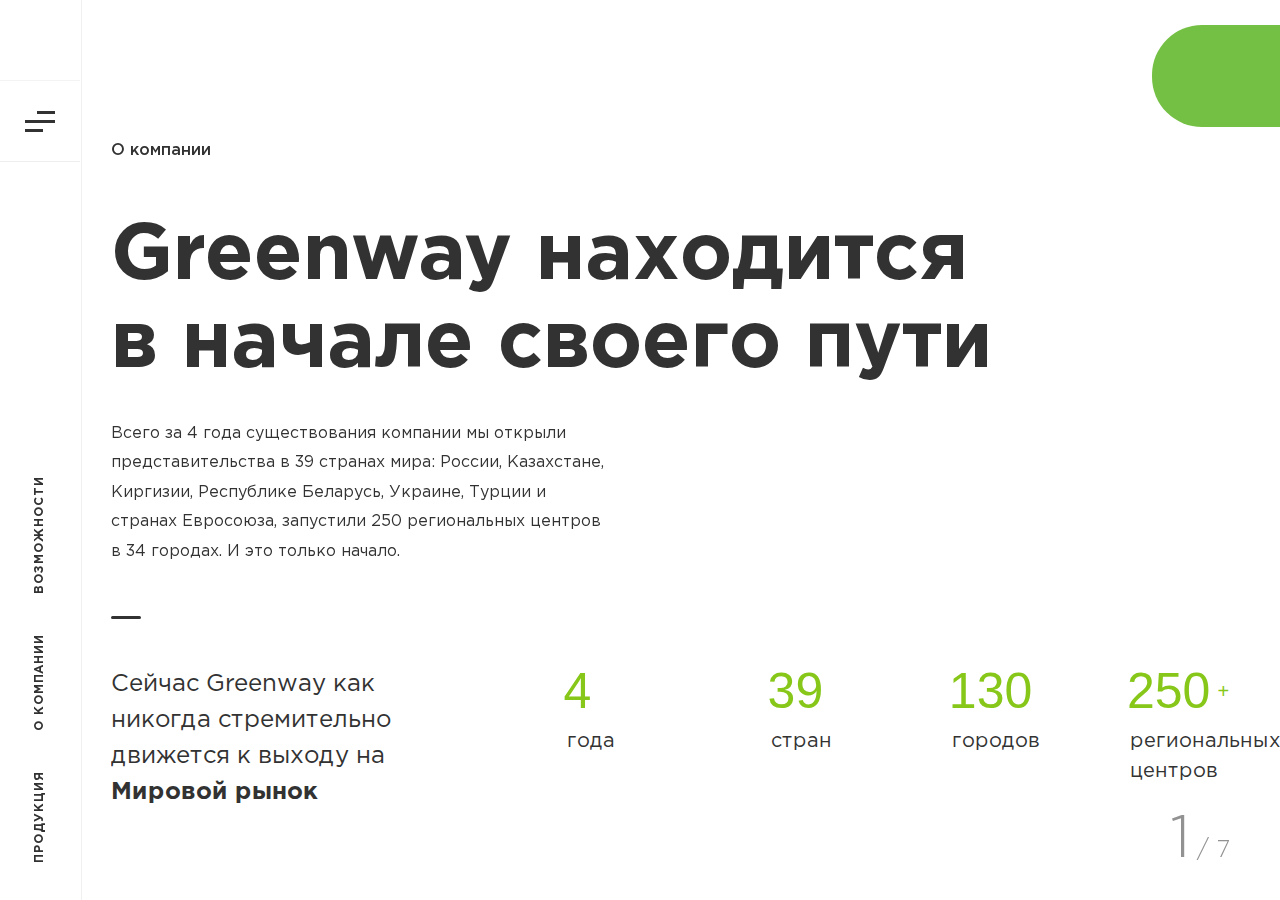
==== commit aabe7a6d: "Landings header" ====
--- a/company/index.html
+++ b/company/index.html
@@ -373,120 +373,26 @@
 
     <!-- Main Menu -->
 
-    <nav class="menu " data-js-menu="">
-        <div class="menu__header">
-            <div class="menu__logo-wrapper">
-                <!-- logo -->
-                <a href="/" class="menu__logo-link">
-                    <!-- 14 feb event logo -->
-                    <!--							<img data-js-logo-my class="icon menu__logo-my" src="https://mygreenway.com/i/2020/14feb/MY.svg">-->
-                    <!--							<img data-js-logo-g style="margin-right: 5px" class="menu__logo-g" src="https://mygreenway.com/i/2020/14feb/G.svg">-->
-                    <!--							<img data-js-logo-letters class="menu__logo-letters" src="https://mygreenway.com/i/2020/14feb/reenway.svg">-->
-                    <!--							<img data-js-logo-arrow class="menu__logo-arrow" src="https://mygreenway.com/i/2020/14feb/str.svg">-->
-
-                    <!-- 8 march event logo -->
-                    <!--					<img data-js-logo-my style="margin-right: 3px" class="icon menu__logo-my" src="https://mygreenway.com/i/2020/8march/MY.svg" alt="logo-my">-->
-                    <!--					<img data-js-logo-g style="margin-right: 5px" class="menu__logo-g" src="https://mygreenway.com/i/2020/8march/G.svg" alt="logo-g">-->
-                    <!--					<img data-js-logo-letters class="menu__logo-letters" src="https://mygreenway.com/i/2020/8march/reenway.svg" alt="logo-letters">-->
-                    <!--					<img data-js-logo-arrow class="menu__logo-arrow" src="https://mygreenway.com/i/2020/8march/str.svg" alt="logo-arrow">-->
-
-                    <!--	default logo    -->
-                    <svg data-js-logo-my="" class="icon menu__logo-my" xmlns="http://www.w3.org/2000/svg" width="74" height="74" id="icon-logo-my" viewBox="0 0 27 30">
-								<path d="M19.4601 19.4158C18.8054 21.1285 17.8085 21.9407 16.423 21.9407C16.0582 21.9323 15.6954 21.8829 15.3417 21.7934V20.4636C15.3419 20.4292 15.3496 20.3952 15.3642 20.364C15.3787 20.3328 15.3999 20.305 15.4262 20.2827C15.4495 20.2618 15.477 20.2461 15.5068 20.2367C15.5367 20.2272 15.5682 20.2243 15.5994 20.228C15.7634 20.2476 15.9284 20.2574 16.0936 20.2574C16.6005 20.2574 17.3016 20.0428 17.7578 19.0203L17.7874 18.9361L14.7165 12.2706C14.7003 12.2347 14.6934 12.1954 14.6963 12.1562C14.6993 12.1169 14.7121 12.0791 14.7335 12.046C14.7549 12.013 14.7843 11.9858 14.819 11.9669C14.8536 11.9481 14.8925 11.9382 14.932 11.9382H16.7356L18.6153 16.5165L20.1909 11.9382H22.3029L19.4601 19.4158ZM14.4673 18.5153H12.6257C12.5946 18.5153 12.5638 18.5092 12.5351 18.4974C12.5064 18.4855 12.4804 18.4682 12.4584 18.4463C12.4364 18.4244 12.419 18.3984 12.4071 18.3699C12.3952 18.3413 12.3891 18.3106 12.3891 18.2797V14.4335C12.3987 14.2965 12.3792 14.159 12.3319 14.0301C12.2845 13.9011 12.2104 13.7835 12.1143 13.685C12.0182 13.5865 11.9024 13.5093 11.7743 13.4585C11.6463 13.4076 11.5089 13.3843 11.3711 13.3899C10.9267 13.394 10.5017 13.5724 10.1884 13.8865L10.125 13.9496V18.5153H8.28759C8.22486 18.5153 8.16469 18.4905 8.12033 18.4463C8.07597 18.4021 8.05105 18.3422 8.05105 18.2797V14.4335C8.06067 14.2965 8.04117 14.159 7.99382 14.0301C7.94647 13.9011 7.87234 13.7835 7.77626 13.685C7.68018 13.5865 7.56433 13.5093 7.43626 13.4585C7.3082 13.4076 7.17081 13.3843 7.03306 13.3899C6.77126 13.3981 6.51464 13.4647 6.28215 13.5849C6.04966 13.705 5.84723 13.8757 5.68983 14.0843L5.64336 14.1432V18.5153H3.56515V12.1402C3.56515 12.0777 3.59007 12.0177 3.63443 11.9735C3.67879 11.9293 3.73896 11.9045 3.80169 11.9045H5.34768V13.0196L5.71095 12.5778C5.96484 12.2962 6.27556 12.0712 6.62276 11.9174C6.96997 11.7637 7.34585 11.6847 7.7258 11.6857C8.09397 11.6592 8.46287 11.726 8.79817 11.8798C9.13347 12.0336 9.42427 12.2693 9.6435 12.5652L9.78289 12.763L9.9603 12.5988C10.5196 12.0342 11.2764 11.707 12.0723 11.6857C14.3491 11.6857 14.4631 13.7897 14.4631 14.2105V18.5153H14.4673ZM26.3326 8.071C24.7947 5.37997 22.4066 3.2712 19.5403 2.07323C16.674 0.875252 13.4904 0.655336 10.4856 1.44774C7.48074 2.24015 4.82334 4.00037 2.92737 6.4542C1.0314 8.90803 0.00333977 11.9177 0.00333977 15.0142C0.00333977 18.1108 1.0314 21.1205 2.92737 23.5743C4.82334 26.0281 7.48074 27.7883 10.4856 28.5808C13.4904 29.3732 16.674 29.1532 19.5403 27.9553C22.4066 26.7573 24.7947 24.6485 26.3326 21.9575C25.351 19.7682 24.8651 17.3906 24.9091 14.9932C24.8683 12.6093 25.3558 10.2458 26.3368 8.071V8.071H26.3326Z" fill="#9CD116"></path>
-							</svg>
-
-                    <svg data-js-logo-g="" class="icon menu__logo-g" xmlns="http://www.w3.org/2000/svg" width="74" height="74" id="icon-logo-g" viewBox="0 0 26 31">
-								<path d="M16.0131 3.14129e-06C19.074 -0.00162583 22.1018 0.630308 24.9047 1.85574V7.74698C22.4833 6.25419 19.6841 5.48185 16.8368 5.52093C11.6582 5.52093 6.58935 8.23932 6.58935 14.9974C6.58935 22.6602 12.2538 24.5959 16.5158 24.5959C17.5954 24.6084 18.6685 24.4274 19.6838 24.0615V14.4377C19.6838 14.3488 19.7014 14.2607 19.7356 14.1785C19.7697 14.0963 19.8198 14.0216 19.883 13.9587C19.9461 13.8958 20.0211 13.8459 20.1036 13.8118C20.1861 13.7778 20.2746 13.7603 20.3639 13.7603H25.5974V28.0675C22.6153 29.3313 19.4101 29.9894 16.1694 30.0032C8.07198 29.9948 0.253334 25.5848 0.253334 14.9974C0.253334 4.53205 8.07198 3.14129e-06 16.0131 3.14129e-06Z" fill="#323232"></path>
-							</svg>
-
-                    <svg data-js-logo-letters="" class="icon menu__logo-letters" xmlns="http://www.w3.org/2000/svg" width="74" height="74" id="icon-logo-letters" viewBox="0 0 153 30">
-								<path d="M13.1893 0.228303V5.79132C10.0467 5.2569 7.02651 6.44777 5.82689 8.80006V20.4184H0.0822296V1.31818C0.0822296 1.1385 0.153879 0.966176 0.281416 0.839122C0.408953 0.712068 0.581931 0.640689 0.762296 0.640689H5.17217V3.58631C6.57876 1.40234 9.47221 -0.163044 13.1978 0.219887L13.1893 0.228303Z" fill="#323232"></path>
-								<path d="M24.6491 4.4319C22.2076 4.4319 20.0576 5.9552 19.9773 8.67359H28.8478C29.0547 7.3144 28.2691 4.4319 24.6702 4.4319H24.6491ZM24.4421 0.0639648C32.4086 0.0639648 35.1416 6.12773 34.1109 11.8212C34.0823 11.978 33.9994 12.1198 33.8767 12.2221C33.754 12.3243 33.5992 12.3805 33.4393 12.3809H20.0154C20.6785 15.2634 23.7367 16.4584 27.0061 16.4584C29.0669 16.4775 31.1093 16.0706 33.0042 15.2634V19.7575C31.1414 20.5402 28.6999 20.9947 25.7431 20.9947C19.4578 20.9947 14.2453 17.4095 14.2453 10.5293C14.2453 3.07271 19.9942 0.0639648 24.459 0.0639648H24.4421Z" fill="#323232"></path>
-								<path d="M46.3605 4.4319C43.919 4.4319 41.769 5.9552 41.6888 8.67359H50.5592C50.7662 7.3144 49.9805 4.4319 46.3816 4.4319H46.3605ZM46.1535 0.0639648C54.12 0.0639648 56.8572 6.12773 55.8223 11.8212C55.7937 11.978 55.7108 12.1198 55.5881 12.2221C55.4654 12.3243 55.3107 12.3805 55.1507 12.3809H41.731C42.3942 15.2634 45.4524 16.4584 48.7217 16.4584C50.7826 16.4775 52.8249 16.0706 54.7199 15.2634V19.7575C52.8613 20.5402 50.4198 20.9947 47.4419 20.9947C41.1565 20.9947 35.9441 17.4095 35.9441 10.5293C35.9441 3.07271 41.693 0.0639648 46.1578 0.0639648H46.1535Z" fill="#323232"></path>
-								<path d="M69.3856 0.0639648C74.5981 0.0639648 77.4493 3.60712 77.4493 8.18125V20.4182H72.3804C72.2001 20.4182 72.0271 20.3468 71.8996 20.2198C71.772 20.0927 71.7004 19.9204 71.7004 19.7407V8.92186C71.7004 6.24556 70.0868 5.0084 67.8523 5.0084C65.8248 5.0084 64.2534 6.32551 63.4298 7.53321V20.4182H57.6809V1.31796C57.6809 1.13827 57.7525 0.965951 57.8801 0.838897C58.0076 0.711843 58.1806 0.640464 58.361 0.640464H62.7666V3.16528C63.5741 2.1973 64.5859 1.41863 65.73 0.88476C66.874 0.350886 68.1222 0.0749426 69.3856 0.0765884V0.0765884V0.0639648Z" fill="#323232"></path>
-								<path d="M110.405 0.640682L104.035 20.4184H97.9737L94.0454 7.52081L90.1171 20.4184H83.9753L77.8928 1.52016C77.8602 1.41871 77.8522 1.31104 77.8692 1.2059C77.8863 1.10076 77.928 1.0011 77.9909 0.915018C78.0539 0.828936 78.1363 0.758853 78.2315 0.710457C78.3268 0.66206 78.4321 0.636714 78.539 0.636475H83.7304L87.3292 14.1905L91.2998 0.636475H96.7572L100.686 14.1905L104.191 1.14565C104.23 1.0022 104.316 0.875482 104.434 0.784997C104.552 0.694513 104.697 0.645282 104.846 0.644889H110.405V0.640682Z" fill="#323232"></path>
-								<path d="M116.175 14.4849C116.175 15.9661 117.539 16.9171 119.275 16.9171C120.913 16.9562 122.506 16.3827 123.74 15.3097V12.2168C122.634 11.9432 121.501 11.7908 120.361 11.7623C118.249 11.7623 116.183 12.4608 116.183 14.4807L116.175 14.4849ZM130.9 16.6268C131.01 16.6268 131.124 16.6268 131.242 16.6268C131.336 16.6198 131.43 16.6323 131.519 16.6634C131.608 16.6946 131.689 16.7438 131.758 16.8078C131.826 16.8719 131.881 16.9495 131.918 17.0357C131.955 17.1218 131.974 17.2147 131.973 17.3085V20.2246C130.951 20.5934 129.874 20.7883 128.788 20.8011C126.76 20.8011 125.231 20.0605 124.403 18.5793C122.378 20.2008 119.846 21.0617 117.248 21.0115C113.527 21.0115 110.299 18.8696 110.299 14.9562C110.299 9.92758 115.056 8.3622 119.026 8.3622C120.612 8.36276 122.193 8.53632 123.74 8.87978V8.18125C123.74 6.20348 122.169 4.84429 119.064 4.84429C116.972 4.87179 114.9 5.25753 112.939 5.98466C112.837 6.02115 112.728 6.03259 112.62 6.01803C112.513 6.00347 112.41 5.96333 112.322 5.901C112.233 5.83868 112.161 5.756 112.111 5.65997C112.061 5.56393 112.035 5.45735 112.035 5.34925V1.38108C114.518 0.557899 117.111 0.113832 119.727 0.0639648C125.683 0.0639648 129.489 2.4962 129.489 9.00182V15.3139C129.489 16.3448 130.152 16.631 130.896 16.631L130.9 16.6268Z" fill="#323232"></path>
-								<path d="M147.433 0.623836H152.924L144.117 22.7875C141.882 28.3085 138.782 29.9959 135.555 29.9959C134.507 29.966 133.466 29.8134 132.454 29.5414V24.8074C133.228 24.9834 134.018 25.0793 134.811 25.0935C136.877 25.0935 138.452 23.6922 139.525 20.7677L139.568 20.6835L130.617 1.58327C130.569 1.48 130.547 1.36628 130.555 1.2526C130.562 1.13892 130.598 1.02897 130.66 0.932908C130.721 0.836848 130.806 0.757782 130.906 0.703024C131.007 0.648266 131.119 0.619583 131.234 0.619629H136.248L142.039 13.9675L146.795 1.06147C146.843 0.931753 146.93 0.819878 147.044 0.740888C147.158 0.661899 147.294 0.619583 147.433 0.619629V0.619629V0.623836Z" fill="#323232"></path>
-							</svg>
-
-                    <svg data-js-logo-arrow="" class="icon menu__logo-arrow" xmlns="http://www.w3.org/2000/svg" width="74" height="74" id="icon-logo-arrow" viewBox="0 0 27 31">
-								<path d="M26.1721 13.8685L2.68657 0.36073C2.43437 0.216168 2.14848 0.14018 1.85752 0.140381C1.56655 0.140583 1.28074 0.216968 1.02875 0.36188C0.776755 0.506792 0.56742 0.71514 0.421725 0.966045C0.27603 1.21695 0.19911 1.5016 0.198639 1.79146V28.807C0.19911 29.0969 0.27603 29.3815 0.421725 29.6324C0.56742 29.8833 0.776755 30.0917 1.02875 30.2366C1.28074 30.3815 1.56655 30.4579 1.85752 30.4581C2.14848 30.4583 2.43437 30.3823 2.68657 30.2377L26.1721 16.73C26.4238 16.5846 26.6327 16.3759 26.7779 16.1248C26.9232 15.8737 26.9996 15.589 26.9996 15.2992C26.9996 15.0094 26.9232 14.7247 26.7779 14.4736C26.6327 14.2225 26.4238 14.0138 26.1721 13.8685V13.8685Z" fill="#9CD116"></path>
-							</svg>
-
-                </a>
-            </div>
-            <div class="menu__search-wrapper">
-                <!-- search mobile -->
-                <a href="/company/#" class="menu__search-link" data-js-modal="search">
-                    <svg class="icon" xmlns="http://www.w3.org/2000/svg" width="74" height="74" id="icon-search" viewBox="0 0 24 24">
-								<path d="M17.6125 15.4913C18.7935 13.8785 19.4999 11.8975 19.4999 9.74998C19.4999 4.37402 15.1259 0 9.74993 0C4.37398 0 0 4.37402 0 9.74998C0 15.1259 4.37403 19.5 9.74998 19.5C11.8975 19.5 13.8787 18.7934 15.4915 17.6124L21.8789 23.9999L24 21.8788C24 21.8787 17.6125 15.4913 17.6125 15.4913ZM9.74998 16.4999C6.02781 16.4999 3.00001 13.4721 3.00001 9.74998C3.00001 6.02781 6.02781 3.00001 9.74998 3.00001C13.4721 3.00001 16.4999 6.02781 16.4999 9.74998C16.4999 13.4721 13.4721 16.4999 9.74998 16.4999Z"></path>
-							</svg>
-                </a>
-            </div>
-            <div class="menu__burger-wrapper" data-js-burger-wrapper="">
-                <!-- menu burger -->
-                <a href="/company/#" class="menu__burger-link" data-js-menu-toggle="">
-                    <span class="menu__burger-link-first"></span>
-                    <span class="menu__burger-link-second"></span>
-                    <span class="menu__burger-link-third"></span>
-                </a>
+    <header class="landing_pc">
+        <div class="logo" onclick="window.location.href = '/';">
+            <img src="/static/images/mini-logo.svg" class="mini_logo" alt="">
+            <img src="/static/images/logo.svg" class="big_logo" alt="">
+        </div>
+        <div class="container-open_menu">
+            <div class="open-menu">
+                <span class="fl"></span>
+                <span class="sl"></span>
+                <span class="tl"></span>
             </div>
         </div>
-        <div class="menu__body" data-js-menu-body="">
-            <div class="menu__account-wrapper">
-                <!-- sign in -->
-                <a href="/my/" class="accountEnter" data-js-modal="sign-in" onclick="return false;">
-                    <!--						<svg class="icon accountEnter__icon-sign-in"><use xlink:href="https://mygreenway.com/i/2020/icons-sprite-general.svg#icon-sign-in"></use></svg>-->
-
-                    <div class="accountLogged__content">
-                        <span class="accountLogged__name">Войти<br>в мой офис</span>
-                    </div>
-                </a>
-            </div>
-            <div class="menu__navigation-wrapper">
-                <!-- navigation -->
-                <div class="menuNavigation">
-                    <ul>
-                        <li><a href="/shop/">Интернет-магазин</a>
-                            <!--	<ul>
-		<li><a href="#">Доставка</a></li>
-		<li><a href="#">Оплата</a></li>
-	</ul>
- -->
-                        </li>
-                        <li><a href="/opportunities/">Возможности</a></li>
-                        <li><a href="/company/" class="active">О компании</a></li>
-                        <li><a href="/eco/">Экопроекты</a></li>
-                        <li><a href="/map/">География</a></li>
-                        <li><a href="/news/">Новости</a></li>
-                    </ul>
-
-                </div>
-            </div>
-            <div class="menu__phone">
-                <a href="tel:88002345800" class="menu__phone-link">
-                    <svg class="icon"><use xlink:href="#icon-phone"></use></svg>8-800-2345-800</a>
+        <div class="menu-side">
+            <div class="menu-side_list font-gotham">
+                <a href="/shop/">Продукция</a>
+                <a href="/about">О компании</a>
+                <a href="/opportunities">Возможности</a>
             </div>
         </div>
-        <div class="menu__side">
-            <!--<a href="/s/ccl/" id="openCountry" data-fancybox  class="menu__side-language" data-js-side-language
-							data-js-modal="select-language">RU</a>-->
-            <div class="menu__side-list" data-js-side-list="">
-                <!-- anchors navigation -->
-                <a class="menu__side-item" href="/shop/" data-js-anchor-go="">Продукция</a>
-                <a class="menu__side-item" href="/company/" data-js-anchor-go="">О компании</a>
-                <a class="menu__side-item" href="/opportunities/" data-js-anchor-go="">Возможности</a>
-            </div>
-
-            <script>
-                const path = (location.pathname !== '/') ? location.pathname : 'home';
-                const menuNavigation = document.querySelector('.menuNavigation');
-                const link = menuNavigation.querySelectorAll('a');
-
-                link.forEach(el => (el.href.indexOf(path) !== -1) ? el.classList.add('active') : null);
-            </script>
-        </div>
-    </nav>
+    </header>
 
     <!-- Top Search -->
     <div class="topSearch">
--- a/landings/land.css
+++ b/landings/land.css
@@ -0,0 +1,259 @@
+*,
+*::after,
+*::before {
+    box-sizing: unset;
+}
+
+header.mobile .right-links .menu {
+    position: static;
+}
+
+header.mobile .categories {
+    display: none;
+}
+
+header.mobile .mobile-menu .selectLanguage {
+    bottom: 0 !important;
+}
+
+.topSearch {
+    display: none;
+}
+
+.right-link.cart {
+    display: none;
+}
+
+header.landing_pc {
+    width: 81px;
+    height: 100%;
+    border-right: 1px solid rgba(0, 0, 0, 0.06);
+    display: -webkit-box;
+    display: -ms-flexbox;
+    display: flex;
+    -webkit-box-orient: vertical;
+    -webkit-box-direction: normal;
+    -ms-flex-direction: column;
+    flex-direction: column;
+    position: fixed;
+}
+
+@media (max-width: 768px) {
+    header.landing_pc {
+        visibility: hidden;
+        display: none;
+    }
+}
+
+header.landing_pc .logo {
+    width: 80px;
+    height: 80px;
+    border-bottom: 1px solid rgba(0, 0, 0, 0.06);
+    display: -webkit-box;
+    display: -ms-flexbox;
+    display: flex;
+    -webkit-box-align: center;
+    -ms-flex-align: center;
+    align-items: center;
+    -webkit-box-pack: center;
+    -ms-flex-pack: center;
+    justify-content: center;
+    -webkit-transition: opacity 0.2s;
+    transition: opacity 0.2s;
+    cursor: pointer;
+}
+
+header.landing_pc .logo img {
+    max-width: 90%;
+}
+
+header.landing_pc .logo .big_logo {
+    display: none;
+}
+
+header.landing_pc .logo:hover {
+    opacity: .8;
+}
+
+header.landing_pc .container-open_menu {
+    width: 80px;
+    height: 80px;
+    display: -webkit-box;
+    display: -ms-flexbox;
+    display: flex;
+    -webkit-box-pack: center;
+    -ms-flex-pack: center;
+    justify-content: center;
+    -webkit-box-align: center;
+    -ms-flex-align: center;
+    align-items: center;
+    border-bottom: 1px solid #eee;
+}
+
+header.landing_pc .container-open_menu .open-menu {
+    width: 30px;
+    cursor: pointer;
+}
+
+header.landing_pc .container-open_menu .open-menu span {
+    height: 3px;
+    display: table;
+    background: #323232;
+    margin-bottom: 6px;
+    margin-top: 6px;
+    -webkit-transition: margin 0.2s ease-out;
+    transition: margin 0.2s ease-out;
+}
+
+header.landing_pc .container-open_menu .open-menu .tl {
+    width: 18px;
+}
+
+header.landing_pc .container-open_menu .open-menu .sl {
+    width: 30px;
+}
+
+header.landing_pc .container-open_menu .open-menu .fl {
+    width: 18px;
+    margin-left: calc(100% - 18px);
+}
+
+header.landing_pc .container-open_menu .open-menu:hover .tl {
+    margin-left: calc(100% - 18px);
+}
+
+header.landing_pc .container-open_menu .open-menu:hover .fl {
+    margin-left: 0px;
+}
+
+header.landing_pc .menu-side {
+    display: -webkit-box;
+    display: -ms-flexbox;
+    display: flex;
+    -webkit-transform-origin: 0 0;
+    transform-origin: 0 0;
+    -webkit-transform: rotate(-90deg) translateX(90px);
+    transform: rotate(-90deg) translateX(90px);
+    margin-top: auto;
+    -webkit-box-pack: center;
+    -ms-flex-pack: center;
+    justify-content: center;
+    -webkit-box-align: center;
+    -ms-flex-align: center;
+    align-items: center;
+}
+
+header.landing_pc .menu-side .menu-side_list {
+    display: -webkit-box;
+    display: -ms-flexbox;
+    display: flex;
+    white-space: nowrap;
+}
+
+header.landing_pc .menu-side .menu-side_list a {
+    display: block;
+    line-height: 80px;
+    font-weight: bold;
+    margin-left: 40px;
+    text-decoration: none;
+    text-transform: uppercase;
+    font-size: 12px;
+    color: #323232;
+    letter-spacing: 0.08em;
+    position: relative;
+    -webkit-transition: color 0.2s;
+    transition: color 0.2s;
+}
+
+header.landing_pc .menu-side .menu-side_list a:after {
+    content: "";
+    display: block;
+    height: 2px;
+    border-radius: 10px;
+    -webkit-transform: scaleX(0);
+    transform: scaleX(0);
+    -webkit-transition: .4s -webkit-transform;
+    transition: .4s -webkit-transform;
+    -webkit-transition: .4s transform;
+    transition: .4s transform;
+    -webkit-transform-origin: 100% 0;
+    transform-origin: 100% 0;
+    background: #64A63B;
+    opacity: .9;
+    position: absolute;
+    bottom: 0px;
+    left: 0.5%;
+    width: 99%;
+    z-index: 333;
+}
+
+header.landing_pc .menu-side .menu-side_list a:hover:after {
+    -webkit-transform: scaleX(1);
+    transform: scaleX(1);
+    -webkit-transform-origin: left;
+    transform-origin: left;
+}
+
+header.landing_pc .menu-side .menu-side_list a:hover {
+    color: #74c044;
+}
+
+header.landing_pc .menu-side .menu-side_list a:hover .down-block__categories-subcategories {
+    display: block;
+    opacity: 1;
+    height: auto;
+    visibility: visible;
+}
+
+header.landing_pc .openPopupJB {
+    position: fixed;
+    width: 148px;
+    height: 102px;
+    background: #74c044;
+    border-radius: 500px;
+    border-radius: 50px 0px 0px 50px;
+    right: -20px;
+    -webkit-transition: -webkit-transform 0.4s ease-out;
+    transition: -webkit-transform 0.4s ease-out;
+    transition: transform 0.4s ease-out;
+    transition: transform 0.4s ease-out, -webkit-transform 0.4s ease-out;
+    top: 25px;
+    cursor: pointer;
+    z-index: 9999;
+}
+
+header.landing_pc .openPopupJB:hover {
+    -webkit-transform: translateX(-20px);
+    transform: translateX(-20px);
+}
+
+header.landing_pc .openPopupJB .topRightButton__text {
+    background-image: url(/landings/images/enter-button.svg);
+    background-repeat: no-repeat;
+    background-position: center;
+    background-size: 74px 74px;
+    display: block;
+    fill: #323232;
+    -webkit-transform-origin: center;
+    transform-origin: center;
+    width: 74px;
+    height: 74px;
+    will-change: transform;
+    top: 13px;
+    left: 14px;
+    position: absolute;
+    -webkit-animation: rotate 8s linear 0s infinite;
+    animation: rotate 8s linear 0s infinite;
+}
+
+header.landing_pc .openPopupJB .topRightButton__icon {
+    background-image: url(/landings/images/enter-button-icon.svg);
+    background-repeat: no-repeat;
+    background-position: center;
+    background-size: 25px 24px;
+    width: 25px;
+    height: 24px;
+    position: absolute;
+    left: 38px;
+    top: 39px;
+}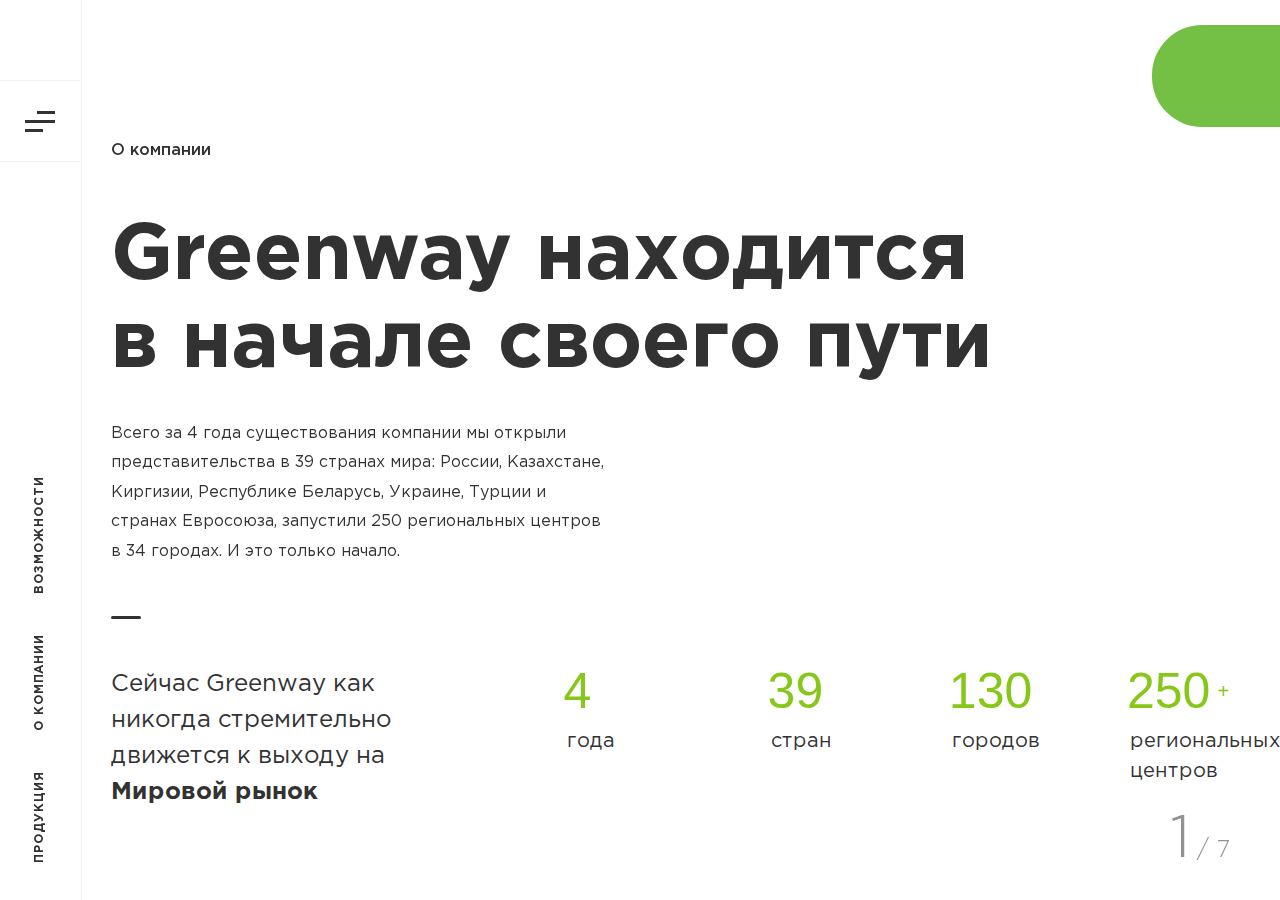
==== commit 3d0640f9: "PC popup join" ====
--- a/company/index.html
+++ b/company/index.html
@@ -376,7 +376,6 @@
     <header class="landing_pc">
         <div class="logo" onclick="window.location.href = '/';">
             <img src="/static/images/mini-logo.svg" class="mini_logo" alt="">
-            <img src="/static/images/logo.svg" class="big_logo" alt="">
         </div>
         <div class="container-open_menu">
             <div class="open-menu">
@@ -393,6 +392,35 @@
             </div>
         </div>
     </header>
+    <header class="landing_pc landing_pc_showed">
+        <div class="logo">
+            <img src="/static/images/logo.svg" class="logo_img" alt="">
+        </div>
+        <div class="consultant-info">
+            <div class="consultant-line main">
+                <img src="/static/images/ui-icons/user.svg" alt="">
+                <h1>Консультант бренда</h1>
+            </div>
+            <div class="consultant-line" style="margin-left: 39px;">
+                <p>Левко Эмма id 9416992</p>
+            </div>
+            <div class="consultant-line" style="margin-left: 39px;">
+                <a href="/consultant">Подробнее <i class="mdi mdi-arrow-right"></i></a>
+            </div>
+        </div>
+        <div class="menuNavigation">
+            <ul>
+                <li><a href="/history/" class="nav-history">История Greenway</a></li>
+                <li><a href="/company/" class="nav-about">О компании</a></li>
+                <li><a href="/opportunities/" class="nav-opp">Возможности</a></li>
+                <li><a href="/eco/" class="nav-eco">Экопроекты</a></li>
+                <li><a href="/news/" class="nav-news">Новости</a></li>
+                <li><a href="/shop/" class="nav-shop">Интернет-магазин</a></li>
+            </ul>
+
+        </div>
+    </header>
+    <div class="close_landing_pc_showed"></div>
 
     <!-- Top Search -->
     <div class="topSearch">
@@ -418,7 +446,7 @@
     </div>
 
     <!-- Enter Button: topRightButton--enter & My Office: topRightButton--office -->
-    <a href="/s/l" id="topRightButton" class="topRightButton topRightButton--enter" data-js-modal="sign-in" onclick="return false;"><span class="topRightButton__text"></span><span class="topRightButton__icon"></span></a>
+    <a href="#" class="topRightButton topRightButton--enter openPopupJB"><span class="topRightButton__text"></span><span class="topRightButton__icon"></span></a>
 
 
 
@@ -1103,4 +1131,93 @@
 
     <span style="position: absolute; top: -99999px; left: -99999px; width: auto; padding: 0px; white-space: pre; letter-spacing: 0px; font-size: 14px; font-family: &quot;Gotham Pro&quot;, sans-serif; font-weight: 400; text-transform: none;">Страна</span></body>
 
+<div class="popup-wrapper jb">
+    <div class="joinBlock font-gotham">
+        <div class="closePopup">
+            <svg viewBox="0 0 18 18">
+                    <path d="M8.99984 0.666504C13.6082 0.666504 17.3332 4.3915 17.3332 8.99984C17.3332 13.6082 13.6082 17.3332 8.99984 17.3332C4.3915 17.3332 0.666504 13.6082 0.666504 8.99984C0.666504 4.3915 4.3915 0.666504 8.99984 0.666504ZM11.9915 4.83317L8.99984 7.82484L6.00817 4.83317L4.83317 6.00817L7.82484 8.99984L4.83317 11.9915L6.00817 13.1665L8.99984 10.1748L11.9915 13.1665L13.1665 11.9915L10.1748 8.99984L13.1665 6.00817L11.9915 4.83317Z"></path>
+                </svg>
+        </div>
+        <div class="firstScreen">
+            <h1>
+                Войти<br>
+                <small>в личный кабинет</small>
+            </h1>
+            <form class="common_auth_block-form" action="">
+                <div class="inputs">
+                    <input type="text" placeholder="ID / Телефон" class="font-gotham">
+                    <input type="password" placeholder="Пароль" class="font-gotham">
+                </div>
+                <div class="move">
+                    <div class="customCheckbox">
+                        <input type="checkbox" class="customCheckbox__input" id="for2" name="test1" data-value="test1">
+                        <label for="for2"><b>Запомнить меня на этом устройстве</b></label>
+                    </div>
+                    <button>
+                            Войти
+                        </button>
+                    <a href="/recovery">Восстановление пароля</a>
+                    <div class="openNextScreen">
+                        <a href="#" class="joinButton">
+                            <img class="icon joinButton__text" src="/static/images/ui-icons/icon-join.svg" alt="присоедениться иконка">
+                            <img class="icon joinButton__logo" src="/static/images/mini-logo.svg" alt="иконка mygreenway">
+                            <img class="icon joinButton__plus" src="/static/images/ui-icons/icon-plus.svg" alt="иконка плюс">
+                        </a>
+                    </div>
+                </div>
+            </form>
+        </div>
+        <div class="second_screen hidden font-gotham">
+            <div class="reg_image">
+                Регистрация
+            </div>
+            <div class="entryContent">
+                <h1>Получите все преимущества Greenway</h1>
+                <p>После регистрации вам станут доступны: моментальный доступ к скидкам, участие в программе лояльности и доступ к партнёрской программе</p>
+            </div>
+            <div class="selection">
+                <h1>Приступим</h1>
+                <p>Какой тип учетной записи ты хочешь создать?</p>
+                <div class="blocks">
+                    <div class="block">
+                        <button class="openConsultant font-gotham">Консультант бренда</button>
+                        <p>Начни собственное дело и распространяй любимую продукцию Greenway.</p>
+                    </div>
+                    <div class="block">
+                        <button class="client font-gotham">Клиент</button>
+                        <p>Выбирай из более чем 200+ потрясающих продуктов и получай эксклюзивные предложения.</p>
+                    </div>
+                </div>
+                <p>Нет, спасибо, <a href="/">продолжить</a> как новый покупатель</p>
+            </div>
+        </div>
+        <div class="third_screen hidden">
+            <div class="avatar">
+                <img src="/static/images/photos/avatar.jpg" alt="">
+            </div>
+            <div class="description bb">
+                Привет, меня зовут Эмма, я профессиональный бренд консультант. Строю сети из довольных клиентов по всему миру.
+            </div>
+            <div class="description">
+                Хочешь иметь больше времени и решать как его проводить? Тогда ты пришла по адресу! А может ты ищешь способ подзаработать. Или мечтаешь основать свой собственный бизнес. Независимо от твоей цели мы предложим оптимальный путь для ее достижения.
+            </div>
+            <div class="move">
+                <div class="inputs">
+                    <input type="text" placeholder="ID / Телефон">
+                    <input type="password" placeholder="Пароль">
+                </div>
+                <button>
+                        Войти
+                    </button>
+            </div>
+            <div class="consultant" style="line-height:1.5;margin-top: 70px">
+                Делай то, что тебе нравится!
+            </div>
+        </div>
+    </div>
+</div>
+
+<link rel="stylesheet" href="/styles/common/PopupJoin.css">
+<script src="/js/ui/popup__join.js"></script>
+
 </html>--- a/landings/land.css
+++ b/landings/land.css
@@ -1,7 +1,7 @@
 *,
 *::after,
 *::before {
-    box-sizing: unset;
+    box-sizing: unset !important;
 }
 
 header.mobile .right-links .menu {
@@ -22,6 +22,18 @@
 
 .right-link.cart {
     display: none;
+}
+
+.joinBlock .second_screen .selection h1 {
+    margin-top: 20px;
+}
+
+.joinBlock .second_screen .selection p {
+    margin-bottom: 20px;
+}
+
+.joinBlock .second_screen .selection .blocks .block button {
+    width: 190px !important;
 }
 
 header.landing_pc {
@@ -256,4 +268,143 @@
     position: absolute;
     left: 38px;
     top: 39px;
+}
+
+header.landing_pc_showed {
+    width: 0px;
+    opacity: 0;
+    background-color: #F7F7F7;
+    z-index: 99;
+    transition: width.3s, opacity.3s;
+}
+
+header.landing_pc_showed.active {
+    opacity: 1;
+    width: 300px;
+}
+
+header.landing_pc_showed .logo {
+    width: 100%;
+    background-color: #fff;
+}
+
+header.landing_pc_showed .logo img {
+    height: 60%;
+}
+
+.close_landing_pc_showed {
+    position: absolute;
+    height: 100%;
+    width: calc(100% - 300px);
+    right: 0;
+    background-color: rgba(50, 50, 50, 0.95);
+    z-index: 99999;
+    cursor: pointer;
+    visibility: hidden;
+    opacity: 0;
+}
+
+.close_landing_pc_showed.active {
+    opacity: 1;
+    visibility: visible;
+}
+
+.consultant-info {
+    height: 60px;
+    -webkit-transition: height 0.2s;
+    transition: height 0.2s;
+    overflow: hidden;
+    cursor: pointer;
+    border-bottom: 1px solid #eee;
+}
+
+.consultant-info.active {
+    height: 150px;
+}
+
+.consultant-info.active .consultant-line h1::before {
+    -webkit-transform: rotate(0deg);
+    transform: rotate(0deg);
+}
+
+.consultant-info .consultant-line {
+    height: 45px;
+    display: -webkit-box;
+    display: -ms-flexbox;
+    display: flex;
+    -webkit-box-align: center;
+    -ms-flex-align: center;
+    align-items: center;
+    padding-left: 15px;
+    padding-right: 15px;
+}
+
+.consultant-info .consultant-line.main {
+    height: 60px;
+}
+
+.consultant-info .consultant-line h1 {
+    font-weight: 400;
+    font-size: 16px;
+    margin: 0;
+    line-height: 24px;
+    color: #323232;
+    position: relative;
+    display: block;
+    width: 100%;
+    margin-left: 15px;
+}
+
+.consultant-info .consultant-line h1::before {
+    content: "";
+    width: 12px;
+    height: 15px;
+    position: absolute;
+    right: 0;
+    top: 4px;
+    background-image: url([data-uri]);
+    background-size: 12px 7px;
+    background-position: center;
+    background-repeat: no-repeat;
+    -webkit-transform-origin: center;
+    transform-origin: center;
+    -webkit-transform: rotate(-90deg);
+    transform: rotate(-90deg);
+    opacity: 0.3;
+    -webkit-transition: opacity 0.3s cubic-bezier(0, 0.5, 0.5, 1), -webkit-transform 0.4s cubic-bezier(0, 0.5, 0.5, 1);
+    transition: opacity 0.3s cubic-bezier(0, 0.5, 0.5, 1), -webkit-transform 0.4s cubic-bezier(0, 0.5, 0.5, 1);
+    transition: transform 0.4s cubic-bezier(0, 0.5, 0.5, 1), opacity 0.3s cubic-bezier(0, 0.5, 0.5, 1);
+    transition: transform 0.4s cubic-bezier(0, 0.5, 0.5, 1), opacity 0.3s cubic-bezier(0, 0.5, 0.5, 1), -webkit-transform 0.4s cubic-bezier(0, 0.5, 0.5, 1);
+}
+
+.consultant-info .consultant-line a {
+    font-size: 14px;
+    color: #74c044;
+    font-weight: 500;
+    text-decoration: none;
+    display: block;
+}
+
+.consultant-info .consultant-line img {
+    width: 24px;
+    height: 24px;
+}
+
+.menuNavigation ul {
+    padding-left: 20px;
+    padding-top: 10px;
+    overflow: hidden;
+}
+
+@media(max-width: 768px) {
+    .joinBlock .second_screen .selection .blocks .block button {
+        width: 180px !important;
+    }
+    .s-contacts__left h1 {
+        justify-content: center;
+    }
+    .socialIcons.s-contacts__social.s-contacts__social-grid {
+        display: flex;
+        justify-content: space-around;
+    }
 }--- a/styles/common/PopupJoin.css
+++ b/styles/common/PopupJoin.css
@@ -0,0 +1,979 @@
+.joinBlock {
+  z-index: 999999999999;
+  position: fixed;
+  right: 0;
+  max-width: calc(100% - 100px);
+  padding: 50px;
+  height: 100%;
+  background: #f8f8f8;
+  color: #323232;
+}
+
+.joinBlock h1 {
+  display: block;
+}
+
+.joinBlock .hidden {
+  display: none;
+}
+
+.joinBlock .firstScreen {
+  width: 360px;
+  max-width: 100%;
+}
+
+.joinBlock .firstScreen .common_auth_block-form {
+  margin-top: 30px;
+  margin-bottom: 30px;
+  display: -webkit-box;
+  display: -ms-flexbox;
+  display: flex;
+  -webkit-box-orient: vertical;
+  -webkit-box-direction: normal;
+      -ms-flex-direction: column;
+          flex-direction: column;
+}
+
+.joinBlock .firstScreen .common_auth_block-form input {
+  width: calc(100% - 60px);
+  margin-bottom: 20px;
+  padding: 14px 30px 14px 30px;
+  font-size: 14px;
+  height: 20px;
+  background: #fff;
+  border: 1px solid #e0e0e0;
+  border-radius: 500px;
+}
+
+.joinBlock .firstScreen .common_auth_block-form .inputs {
+  margin-bottom: 20px;
+}
+
+.joinBlock .firstScreen .common_auth_block-form .move {
+  display: -webkit-box;
+  display: -ms-flexbox;
+  display: flex;
+  -webkit-box-orient: vertical;
+  -webkit-box-direction: normal;
+      -ms-flex-direction: column;
+          flex-direction: column;
+  width: 100%;
+  margin: 0 auto;
+  -webkit-box-align: center;
+      -ms-flex-align: center;
+          align-items: center;
+}
+
+.joinBlock .firstScreen .common_auth_block-form .move label {
+  font-size: 14px;
+}
+
+.joinBlock .firstScreen .common_auth_block-form .move .customCheckbox {
+  margin-bottom: 0;
+}
+
+.joinBlock .firstScreen .common_auth_block-form .move button {
+  width: 100%;
+  height: 50px;
+  font-weight: 500;
+  font-size: 18px;
+  background: #74c044;
+  color: white;
+  border: none;
+  border-radius: 50px;
+  margin-top: 15px;
+  -webkit-transition: background 0.2s;
+  transition: background 0.2s;
+  cursor: pointer;
+}
+
+.joinBlock .firstScreen .common_auth_block-form .move button:hover {
+  background: #64A63B;
+}
+
+.joinBlock .firstScreen .common_auth_block-form .move a {
+  margin-top: 20px;
+  -webkit-transition: color 0.4s cubic-bezier(0, 0.5, 0.5, 1);
+  transition: color 0.4s cubic-bezier(0, 0.5, 0.5, 1);
+  color: #696969;
+  display: block;
+  margin-bottom: 20px;
+}
+
+.joinBlock .firstScreen .common_auth_block-form .move a:hover {
+  color: #64A63B;
+}
+
+.joinBlock .firstScreen .common_auth_block-form .move label {
+  font-size: 14px;
+}
+
+.joinBlock .firstScreen .common_auth_block-form .move .customCheckbox {
+  margin-bottom: 0;
+}
+
+.joinBlock .firstScreen .common_auth_block-form .move button {
+  width: 100%;
+  height: 50px;
+  font-weight: 500;
+  font-size: 18px;
+  background: #74c044;
+  color: white;
+  border: none;
+  border-radius: 50px;
+  margin-top: 15px;
+  -webkit-transition: background 0.2s;
+  transition: background 0.2s;
+  cursor: pointer;
+}
+
+.joinBlock .firstScreen .common_auth_block-form .move button:hover {
+  background: #64A63B;
+}
+
+.joinBlock .firstScreen .common_auth_block-form .move a {
+  margin-top: 20px;
+  -webkit-transition: color 0.4s cubic-bezier(0, 0.5, 0.5, 1);
+  transition: color 0.4s cubic-bezier(0, 0.5, 0.5, 1);
+  color: #696969;
+  display: block;
+  margin-bottom: 20px;
+}
+
+.joinBlock .firstScreen .common_auth_block-form .move a:hover {
+  color: #64A63B;
+}
+
+.joinBlock .firstScreen .common_auth_block-form .customCheckbox__input {
+  position: absolute;
+  opacity: 0;
+  margin: 0;
+}
+
+.joinBlock .firstScreen .common_auth_block-form .customCheckbox {
+  margin-bottom: 10px;
+  display: -webkit-box;
+  display: -ms-flexbox;
+  display: flex;
+  -webkit-box-align: center;
+      -ms-flex-align: center;
+          align-items: center;
+}
+
+.joinBlock .firstScreen .common_auth_block-form .customCheckbox:hover label {
+  color: #74c044;
+}
+
+.joinBlock .firstScreen .common_auth_block-form .customCheckbox__input + label {
+  position: relative;
+  vertical-align: top;
+  cursor: pointer;
+  padding: 0 0 0 26px;
+  font-size: 16px;
+  min-width: 16px;
+  -webkit-user-select: none;
+     -moz-user-select: none;
+      -ms-user-select: none;
+          user-select: none;
+  margin: 0;
+  -webkit-transition: color 0.4s cubic-bezier(0, 0.5, 0.5, 1), border 0.3s cubic-bezier(0, 0.5, 0.5, 1);
+  transition: color 0.4s cubic-bezier(0, 0.5, 0.5, 1), border 0.3s cubic-bezier(0, 0.5, 0.5, 1);
+  color: #696969;
+}
+
+.joinBlock .firstScreen .common_auth_block-form .customCheckbox__input + label::after {
+  content: "";
+  position: absolute;
+  left: 1px;
+  top: 2px;
+  background-image: url([data-uri]);
+  background-size: 16px 16px;
+  background-repeat: no-repeat;
+  background-position: center;
+  background-color: #74c044;
+  width: 14px;
+  height: 14px;
+  border-radius: 29px;
+  -webkit-transition: opacity 0.3s cubic-bezier(0, 0.5, 0.5, 1), -webkit-transform 0.3s cubic-bezier(0, 0.5, 0.5, 1);
+  transition: opacity 0.3s cubic-bezier(0, 0.5, 0.5, 1), -webkit-transform 0.3s cubic-bezier(0, 0.5, 0.5, 1);
+  transition: transform 0.3s cubic-bezier(0, 0.5, 0.5, 1), opacity 0.3s cubic-bezier(0, 0.5, 0.5, 1);
+  transition: transform 0.3s cubic-bezier(0, 0.5, 0.5, 1), opacity 0.3s cubic-bezier(0, 0.5, 0.5, 1), -webkit-transform 0.3s cubic-bezier(0, 0.5, 0.5, 1);
+  -webkit-transform: scale(0.3);
+  transform: scale(0.3);
+  opacity: 0;
+}
+
+.joinBlock .firstScreen .common_auth_block-form .customCheckbox__input + label::before {
+  content: "";
+  position: absolute;
+  left: 0;
+  top: 1px;
+  vertical-align: text-top;
+  width: 14px;
+  height: 14px;
+  border: 1px solid rgba(0, 0, 0, 0.18);
+  background-color: #FFFFFF;
+  border-radius: 21px;
+  -webkit-transition: border 0.2s cubic-bezier(0, 0.5, 0.5, 1), background-color 0.4s cubic-bezier(0, 0.5, 0.5, 1);
+  transition: border 0.2s cubic-bezier(0, 0.5, 0.5, 1), background-color 0.4s cubic-bezier(0, 0.5, 0.5, 1);
+}
+
+.joinBlock .firstScreen .common_auth_block-form input[type="checkbox"] {
+  display: none;
+}
+
+.joinBlock .firstScreen .common_auth_block-form .customCheckbox__input:checked + label::after {
+  -webkit-transform: scale(1);
+          transform: scale(1);
+  opacity: 1;
+}
+
+.joinBlock .firstScreen .joinButton {
+  will-change: transform;
+  position: relative;
+  width: 160px;
+  height: 160px;
+  -webkit-transition: transform 0.3s cubic-bezier(0, 0.5, 0.5, 1);
+  -webkit-transition: -webkit-transform 0.3s cubic-bezier(0, 0.5, 0.5, 1);
+  transition: -webkit-transform 0.3s cubic-bezier(0, 0.5, 0.5, 1);
+  transition: transform 0.3s cubic-bezier(0, 0.5, 0.5, 1);
+  transition: transform 0.3s cubic-bezier(0, 0.5, 0.5, 1), -webkit-transform 0.3s cubic-bezier(0, 0.5, 0.5, 1);
+  float: right;
+}
+
+@media (max-width: 768px) {
+  .joinBlock .firstScreen .joinButton {
+    float: none;
+    display: inline-block;
+  }
+}
+
+.joinBlock .firstScreen .joinButton .icon {
+  display: inline-block;
+  width: 16px;
+  height: 16px;
+  stroke-width: 0;
+  stroke: currentColor;
+  fill: currentColor;
+  width: 100%;
+  height: 100%;
+  will-change: transform;
+  vertical-align: middle;
+  border-style: none;
+  position: absolute;
+}
+
+@media (max-width: 768px) {
+  .joinBlock .firstScreen .joinButton .icon {
+    position: static;
+  }
+}
+
+.joinBlock .firstScreen .joinButton .joinButton__text {
+  width: 100%;
+  height: 100%;
+  will-change: transform;
+  -webkit-animation: rotate 8s linear 0s infinite;
+          animation: rotate 8s linear 0s infinite;
+}
+
+.joinBlock .firstScreen .joinButton .joinButton__logo {
+  width: 60px;
+  height: 30px;
+  position: absolute;
+  left: 50%;
+  top: 50%;
+  margin: -15px 0 0 -30px;
+  -webkit-transition: transform 0.6s cubic-bezier(0, 0.5, 0.5, 1), opacity 0.3s cubic-bezier(0, 0.5, 0.5, 1);
+  -webkit-transition: opacity 0.3s cubic-bezier(0, 0.5, 0.5, 1), -webkit-transform 0.6s cubic-bezier(0, 0.5, 0.5, 1);
+  transition: opacity 0.3s cubic-bezier(0, 0.5, 0.5, 1), -webkit-transform 0.6s cubic-bezier(0, 0.5, 0.5, 1);
+  transition: transform 0.6s cubic-bezier(0, 0.5, 0.5, 1), opacity 0.3s cubic-bezier(0, 0.5, 0.5, 1);
+  transition: transform 0.6s cubic-bezier(0, 0.5, 0.5, 1), opacity 0.3s cubic-bezier(0, 0.5, 0.5, 1), -webkit-transform 0.6s cubic-bezier(0, 0.5, 0.5, 1);
+}
+
+.joinBlock .firstScreen .joinButton .joinButton__plus {
+  width: 27px;
+  height: 28px;
+  position: absolute;
+  left: 50%;
+  top: 50%;
+  margin: -14px 0 0 -14px;
+  opacity: 0;
+  -webkit-transform: scale(0);
+          transform: scale(0);
+  -webkit-transition-delay: 0.2s;
+          transition-delay: 0.2s;
+  -webkit-transition: transform 0.6s cubic-bezier(0, 0.5, 0.5, 1), opacity 0.3s cubic-bezier(0, 0.5, 0.5, 1);
+  -webkit-transition: opacity 0.3s cubic-bezier(0, 0.5, 0.5, 1), -webkit-transform 0.6s cubic-bezier(0, 0.5, 0.5, 1);
+  transition: opacity 0.3s cubic-bezier(0, 0.5, 0.5, 1), -webkit-transform 0.6s cubic-bezier(0, 0.5, 0.5, 1);
+  transition: transform 0.6s cubic-bezier(0, 0.5, 0.5, 1), opacity 0.3s cubic-bezier(0, 0.5, 0.5, 1);
+  transition: transform 0.6s cubic-bezier(0, 0.5, 0.5, 1), opacity 0.3s cubic-bezier(0, 0.5, 0.5, 1), -webkit-transform 0.6s cubic-bezier(0, 0.5, 0.5, 1);
+}
+
+.joinBlock .firstScreen .joinButton:hover .joinButton__logo {
+  -webkit-transform: scale(0);
+          transform: scale(0);
+  opacity: 0;
+}
+
+.joinBlock .firstScreen .joinButton:hover .joinButton__plus {
+  -webkit-transform: scale(1);
+          transform: scale(1);
+  opacity: 1;
+}
+
+.joinBlock .second_screen {
+  width: 612px;
+  max-width: 100%;
+  margin-left: -50px;
+  margin-right: -50px;
+}
+
+.joinBlock .second_screen .reg_image {
+  position: absolute;
+  top: 0;
+  height: 150px;
+  width: calc(100% - 64px);
+  padding: 64px 32px 32px;
+  background-color: #6D926D;
+  background-image: url(/static/images/photos/MagicPage.png);
+  background-repeat: no-repeat;
+  background-size: cover;
+  font-size: 33px;
+  line-height: 0.75;
+  margin-bottom: 20px;
+  text-transform: uppercase;
+  margin-bottom: 2px;
+  font-weight: 500;
+  letter-spacing: -0.4px;
+  color: white;
+}
+
+.joinBlock .second_screen .entryContent {
+  background-color: #3f5479;
+  padding: 32px 32px 32px;
+  width: calc(100% - 64px);
+  margin-top: 90px;
+  position: absolute;
+}
+
+.joinBlock .second_screen .entryContent h1 {
+  font-size: 24px;
+  color: #fff;
+  font-weight: normal;
+  margin: 0;
+}
+
+.joinBlock .second_screen .entryContent p {
+  color: #fff;
+  margin-bottom: 0px;
+  line-height: 32px;
+  letter-spacing: -0.4px;
+  font-size: 14px;
+  line-height: 1.5;
+}
+
+.joinBlock .second_screen .selection {
+  position: absolute;
+  top: 300px;
+  width: calc(100%);
+  text-align: center;
+}
+
+.joinBlock .second_screen .selection p,
+.joinBlock .second_screen .selection a {
+  margin-top: 12px;
+  color: #323232;
+  font-size: 14px;
+  text-decoration: none;
+  -webkit-transition: color 0.2s;
+  transition: color 0.2s;
+}
+
+.joinBlock .second_screen .selection a {
+  text-decoration: underline;
+  font-weight: 500;
+}
+
+.joinBlock .second_screen .selection a:hover {
+  color: #74c044;
+}
+
+.joinBlock .second_screen .selection h1 {
+  font-weight: normal;
+  font-size: 28px;
+  margin-bottom: 0;
+}
+
+@media (max-width: 530px) {
+  .joinBlock .second_screen .selection {
+    height: 660px;
+    top: 350px;
+  }
+}
+
+@media (max-width: 425px) {
+  .joinBlock .second_screen .selection {
+    top: 365px;
+  }
+}
+
+@media (max-width: 370px) {
+  .joinBlock .second_screen .selection {
+    top: 410px;
+  }
+}
+
+.joinBlock .second_screen .selection .blocks {
+  display: -webkit-box;
+  display: -ms-flexbox;
+  display: flex;
+  -webkit-box-pack: justify;
+      -ms-flex-pack: justify;
+          justify-content: space-between;
+  margin-left: 32px;
+  margin-right: 32px;
+}
+
+@media (max-width: 570px) {
+  .joinBlock .second_screen .selection .blocks {
+    -webkit-box-orient: vertical;
+    -webkit-box-direction: normal;
+        -ms-flex-direction: column;
+            flex-direction: column;
+  }
+}
+
+.joinBlock .second_screen .selection .blocks .block {
+  width: calc(49% - 32px);
+  padding: 16px;
+  border: 1px solid #eee;
+  background: white;
+}
+
+@media (max-width: 570px) {
+  .joinBlock .second_screen .selection .blocks .block {
+    width: calc(100% - 32px);
+    margin-bottom: 20px !important;
+  }
+}
+
+.joinBlock .second_screen .selection .blocks .block button {
+  border-radius: 3px;
+  border: 1px solid #74c044;
+  font-weight: 500;
+  text-transform: uppercase;
+  font-size: 14px;
+  background: white;
+  padding: 13px 20px;
+  width: 230px;
+  -webkit-transition: background 0.2s;
+  transition: background 0.2s;
+  cursor: pointer;
+  color: #74c044;
+}
+
+.joinBlock .second_screen .selection .blocks .block button:hover {
+  background: rgba(100, 166, 59, 0.02);
+}
+
+.joinBlock .second_screen .selection .blocks .block button.client {
+  background: #74c044;
+  color: white;
+}
+
+.joinBlock .second_screen .selection .blocks .block button.client:hover {
+  background: #64A63B;
+}
+
+.joinBlock .third_screen .content_block {
+  max-width: 911px;
+  margin: 0 auto;
+  margin-top: 50px;
+}
+
+@media (max-width: 540px) {
+  .joinBlock .third_screen {
+    margin-bottom: 130px;
+  }
+}
+
+.joinBlock .third_screen .avatar {
+  font-size: 64px;
+  font-weight: bold;
+  border-radius: 500px;
+  width: 206px;
+  height: 206px;
+  text-align: center;
+  margin: 0 auto;
+  background: #fff;
+  display: -webkit-box;
+  display: -ms-flexbox;
+  display: flex;
+  -webkit-box-align: center;
+      -ms-flex-align: center;
+          align-items: center;
+  -webkit-box-pack: center;
+      -ms-flex-pack: center;
+          justify-content: center;
+  border: 4px solid #fff;
+  -webkit-box-shadow: 0px 10px 30px 0px rgba(128, 128, 128, 0.5);
+          box-shadow: 0px 10px 30px 0px rgba(128, 128, 128, 0.5);
+  overflow: hidden;
+}
+
+.joinBlock .third_screen .avatar img {
+  max-width: -webkit-max-content;
+  max-width: -moz-max-content;
+  max-width: max-content;
+  height: 100%;
+  border-radius: 500px;
+}
+
+.joinBlock .third_screen .username {
+  text-align: center;
+  font-size: 48px;
+  font-weight: bold;
+  margin-top: 10px;
+}
+
+.joinBlock .third_screen .consultant {
+  letter-spacing: 8px;
+  font-family: "Bebas Neue";
+  font-size: 23px;
+  text-align: center;
+  font-weight: bold;
+  margin-top: 10px;
+}
+
+.joinBlock .third_screen .description {
+  max-width: 500px;
+  text-align: center;
+  line-height: 1.5;
+  margin: 0 auto;
+  margin-top: 20px;
+  font-size: 15px;
+}
+
+.joinBlock .third_screen .socials {
+  width: 60%;
+  margin: 0 auto;
+  margin-top: 30px;
+  display: -webkit-box;
+  display: -ms-flexbox;
+  display: flex;
+  -ms-flex-wrap: wrap;
+      flex-wrap: wrap;
+  -webkit-box-pack: justify;
+      -ms-flex-pack: justify;
+          justify-content: space-between;
+  -webkit-box-align: center;
+      -ms-flex-align: center;
+          align-items: center;
+}
+
+@media (max-width: 728px) {
+  .joinBlock .third_screen .socials {
+    width: 100%;
+  }
+}
+
+@media (max-width: 375px) {
+  .joinBlock .third_screen .socials {
+    -webkit-box-pack: center;
+        -ms-flex-pack: center;
+            justify-content: center;
+    margin-bottom: 50px;
+  }
+}
+
+.joinBlock .third_screen .socials .social {
+  display: -webkit-box;
+  display: -ms-flexbox;
+  display: flex;
+  -webkit-box-align: center;
+      -ms-flex-align: center;
+          align-items: center;
+  cursor: pointer;
+  -webkit-transition: color 0.2s;
+  transition: color 0.2s;
+}
+
+@media (max-width: 660px) {
+  .joinBlock .third_screen .socials .social {
+    margin-bottom: 15px;
+  }
+}
+
+@media (max-width: 375px) {
+  .joinBlock .third_screen .socials .social {
+    margin-right: 15px;
+  }
+}
+
+.joinBlock .third_screen .socials .social svg,
+.joinBlock .third_screen .socials .social img {
+  width: 24px;
+  height: 24px;
+  margin-right: 10px;
+  -webkit-transition: fill 0.2s;
+  transition: fill 0.2s;
+}
+
+@media (max-width: 390px) {
+  .joinBlock .third_screen .socials .social svg,
+  .joinBlock .third_screen .socials .social img {
+    height: 19px;
+    width: 19px;
+  }
+}
+
+.joinBlock .third_screen .socials .social:hover {
+  color: #74c044;
+}
+
+.joinBlock .third_screen .socials .social:hover svg {
+  fill: #74c044;
+}
+
+.joinBlock .third_screen .socials .social:nth-child(1) {
+  -webkit-animation: animationLinks1 1s linear infinite;
+          animation: animationLinks1 1s linear infinite;
+}
+
+.joinBlock .third_screen .socials .social:nth-child(2) {
+  -webkit-animation: animationLinks2 1s linear infinite;
+          animation: animationLinks2 1s linear infinite;
+}
+
+.joinBlock .third_screen .socials .social:nth-child(3) {
+  -webkit-animation: animationLinks3 1s linear infinite;
+          animation: animationLinks3 1s linear infinite;
+}
+
+.joinBlock .third_screen .carts {
+  display: -webkit-box;
+  display: -ms-flexbox;
+  display: flex;
+  margin-top: 40px;
+  -webkit-box-pack: justify;
+      -ms-flex-pack: justify;
+          justify-content: space-between;
+  width: 100%;
+}
+
+@media (max-width: 780px) {
+  .joinBlock .third_screen .carts {
+    -webkit-box-orient: vertical;
+    -webkit-box-direction: normal;
+        -ms-flex-direction: column;
+            flex-direction: column;
+    -webkit-box-pack: center;
+        -ms-flex-pack: center;
+            justify-content: center;
+  }
+}
+
+.joinBlock .third_screen .carts .cart {
+  width: 32%;
+  display: block;
+  cursor: pointer;
+}
+
+@media (max-width: 780px) {
+  .joinBlock .third_screen .carts .cart {
+    margin: 0 auto;
+    margin-bottom: 40px;
+  }
+}
+
+@media (max-width: 768px) {
+  .joinBlock .third_screen .carts .cart {
+    width: 100%;
+  }
+}
+
+.joinBlock .third_screen .carts .cart img {
+  background: #fff;
+  border-radius: 10px;
+  max-width: 100%;
+  width: 100%;
+  display: block;
+  margin: 0 auto;
+  -webkit-box-shadow: 0px 15px 25px #66666646;
+          box-shadow: 0px 15px 25px #66666646;
+  -webkit-transition: -webkit-box-shadow 0.2s, -webkit-transform 0.2s;
+  transition: -webkit-box-shadow 0.2s, -webkit-transform 0.2s;
+  transition: box-shadow 0.2s, transform 0.2s;
+  transition: box-shadow 0.2s, transform 0.2s, -webkit-box-shadow 0.2s, -webkit-transform 0.2s;
+}
+
+.joinBlock .third_screen .carts .cart p {
+  text-align: center;
+  font-size: 18px;
+  font-weight: bold;
+  line-height: 1.5;
+  margin-bottom: 0;
+}
+
+.joinBlock .third_screen .carts .cart a {
+  display: block;
+  text-align: center;
+  color: #74c044;
+  -webkit-transition: color 0.2s;
+  transition: color 0.2s;
+  text-decoration: none;
+  margin-top: 10px;
+  font-size: 14px;
+}
+
+.joinBlock .third_screen .carts .cart a:hover {
+  color: #64A63B;
+}
+
+.joinBlock .third_screen .carts .cart:hover img {
+  -webkit-box-shadow: 0px 25px 25px #66666646;
+          box-shadow: 0px 25px 25px #66666646;
+  -webkit-transform: translateY(-10px);
+          transform: translateY(-10px);
+}
+
+.joinBlock .third_screen .footer {
+  margin: 0 auto;
+  margin-top: 40px;
+  margin-bottom: 50px;
+  color: #a8a8a8;
+  text-align: center;
+  font-size: 14px;
+  line-height: 1.4;
+  max-width: 650px;
+}
+
+.joinBlock .third_screen .footer a {
+  color: #74c044;
+  text-decoration: none;
+}
+
+.joinBlock .third_screen .footer a:hover {
+  text-decoration: underline;
+}
+
+@-webkit-keyframes animationLinks1 {
+  0% {
+    color: #74c044;
+    fill: #74c044;
+  }
+  50% {
+    color: #333;
+    fill: #333;
+  }
+  100% {
+    color: #333;
+    fill: #333;
+  }
+}
+
+@keyframes animationLinks1 {
+  0% {
+    color: #74c044;
+    fill: #74c044;
+  }
+  50% {
+    color: #333;
+    fill: #333;
+  }
+  100% {
+    color: #333;
+    fill: #333;
+  }
+}
+
+@-webkit-keyframes animationLinks2 {
+  0% {
+    color: #333;
+    fill: #333;
+  }
+  50% {
+    color: #74c044;
+    fill: #74c044;
+  }
+  100% {
+    color: #333;
+    fill: #333;
+  }
+}
+
+@keyframes animationLinks2 {
+  0% {
+    color: #333;
+    fill: #333;
+  }
+  50% {
+    color: #74c044;
+    fill: #74c044;
+  }
+  100% {
+    color: #333;
+    fill: #333;
+  }
+}
+
+@-webkit-keyframes animationLinks3 {
+  0% {
+    color: #333;
+    fill: #333;
+  }
+  50% {
+    color: #333;
+    fill: #333;
+  }
+  100% {
+    color: #74c044;
+    fill: #74c044;
+  }
+}
+
+@keyframes animationLinks3 {
+  0% {
+    color: #333;
+    fill: #333;
+  }
+  50% {
+    color: #333;
+    fill: #333;
+  }
+  100% {
+    color: #74c044;
+    fill: #74c044;
+  }
+}
+
+.joinBlock .third_screen .bb {
+  padding-bottom: 15px;
+  border-bottom: 1px solid #74c044;
+}
+
+.joinBlock .third_screen .description:not(.bb) {
+  margin-left: 0;
+  margin-right: 0;
+  max-width: 570px;
+}
+
+.joinBlock .third_screen input {
+  margin-bottom: 10px;
+  padding: 14px 30px 14px 30px;
+  font-size: 14px;
+  height: 20px;
+  background: #fff;
+  border: 1px solid #e0e0e0;
+  border-radius: 500px;
+}
+
+.joinBlock .third_screen .move {
+  display: -webkit-box;
+  display: -ms-flexbox;
+  display: flex;
+  -webkit-box-orient: vertical;
+  -webkit-box-direction: normal;
+      -ms-flex-direction: column;
+          flex-direction: column;
+  width: 100%;
+  margin: 0 auto;
+  -webkit-box-align: center;
+      -ms-flex-align: center;
+          align-items: center;
+  margin-top: 50px;
+}
+
+.joinBlock .third_screen .move label {
+  font-size: 14px;
+}
+
+.joinBlock .third_screen .move .customCheckbox {
+  margin-bottom: 0;
+}
+
+.joinBlock .third_screen .move .inputs {
+  display: -webkit-box;
+  display: -ms-flexbox;
+  display: flex;
+  width: 100%;
+}
+
+@media (max-width: 540px) {
+  .joinBlock .third_screen .move .inputs {
+    -webkit-box-orient: vertical;
+    -webkit-box-direction: normal;
+        -ms-flex-direction: column;
+            flex-direction: column;
+  }
+}
+
+.joinBlock .third_screen .move .inputs input {
+  margin-right: 10px;
+  margin-left: 10px;
+  width: calc(100% - 20px);
+}
+
+@media (max-width: 540px) {
+  .joinBlock .third_screen .move .inputs input {
+    width: unset;
+  }
+}
+
+.joinBlock .third_screen .move button {
+  width: calc(100% - 20px);
+  margin-left: 20px;
+  margin-right: 20px;
+  height: 50px;
+  font-weight: 500;
+  font-size: 18px;
+  background: #74c044;
+  color: white;
+  border: none;
+  border-radius: 50px;
+  margin-top: 15px;
+  -webkit-transition: background 0.2s;
+  transition: background 0.2s;
+  cursor: pointer;
+}
+
+.joinBlock .third_screen .move button:hover {
+  background: #64A63B;
+}
+
+.joinBlock .third_screen .move a {
+  margin-top: 20px;
+  -webkit-transition: color 0.4s cubic-bezier(0, 0.5, 0.5, 1);
+  transition: color 0.4s cubic-bezier(0, 0.5, 0.5, 1);
+  color: #696969;
+  display: block;
+  margin-bottom: 20px;
+}
+
+.joinBlock .third_screen .move a:hover {
+  color: #64A63B;
+}
+
+@-webkit-keyframes rotate {
+  0% {
+    -webkit-transform: rotate(0deg);
+            transform: rotate(0deg);
+  }
+  100% {
+    -webkit-transform: rotate(360deg);
+            transform: rotate(360deg);
+  }
+}
+
+@keyframes rotate {
+  0% {
+    -webkit-transform: rotate(0deg);
+            transform: rotate(0deg);
+  }
+  100% {
+    -webkit-transform: rotate(360deg);
+            transform: rotate(360deg);
+  }
+}
+/*# sourceMappingURL=PopupJoin.css.map */